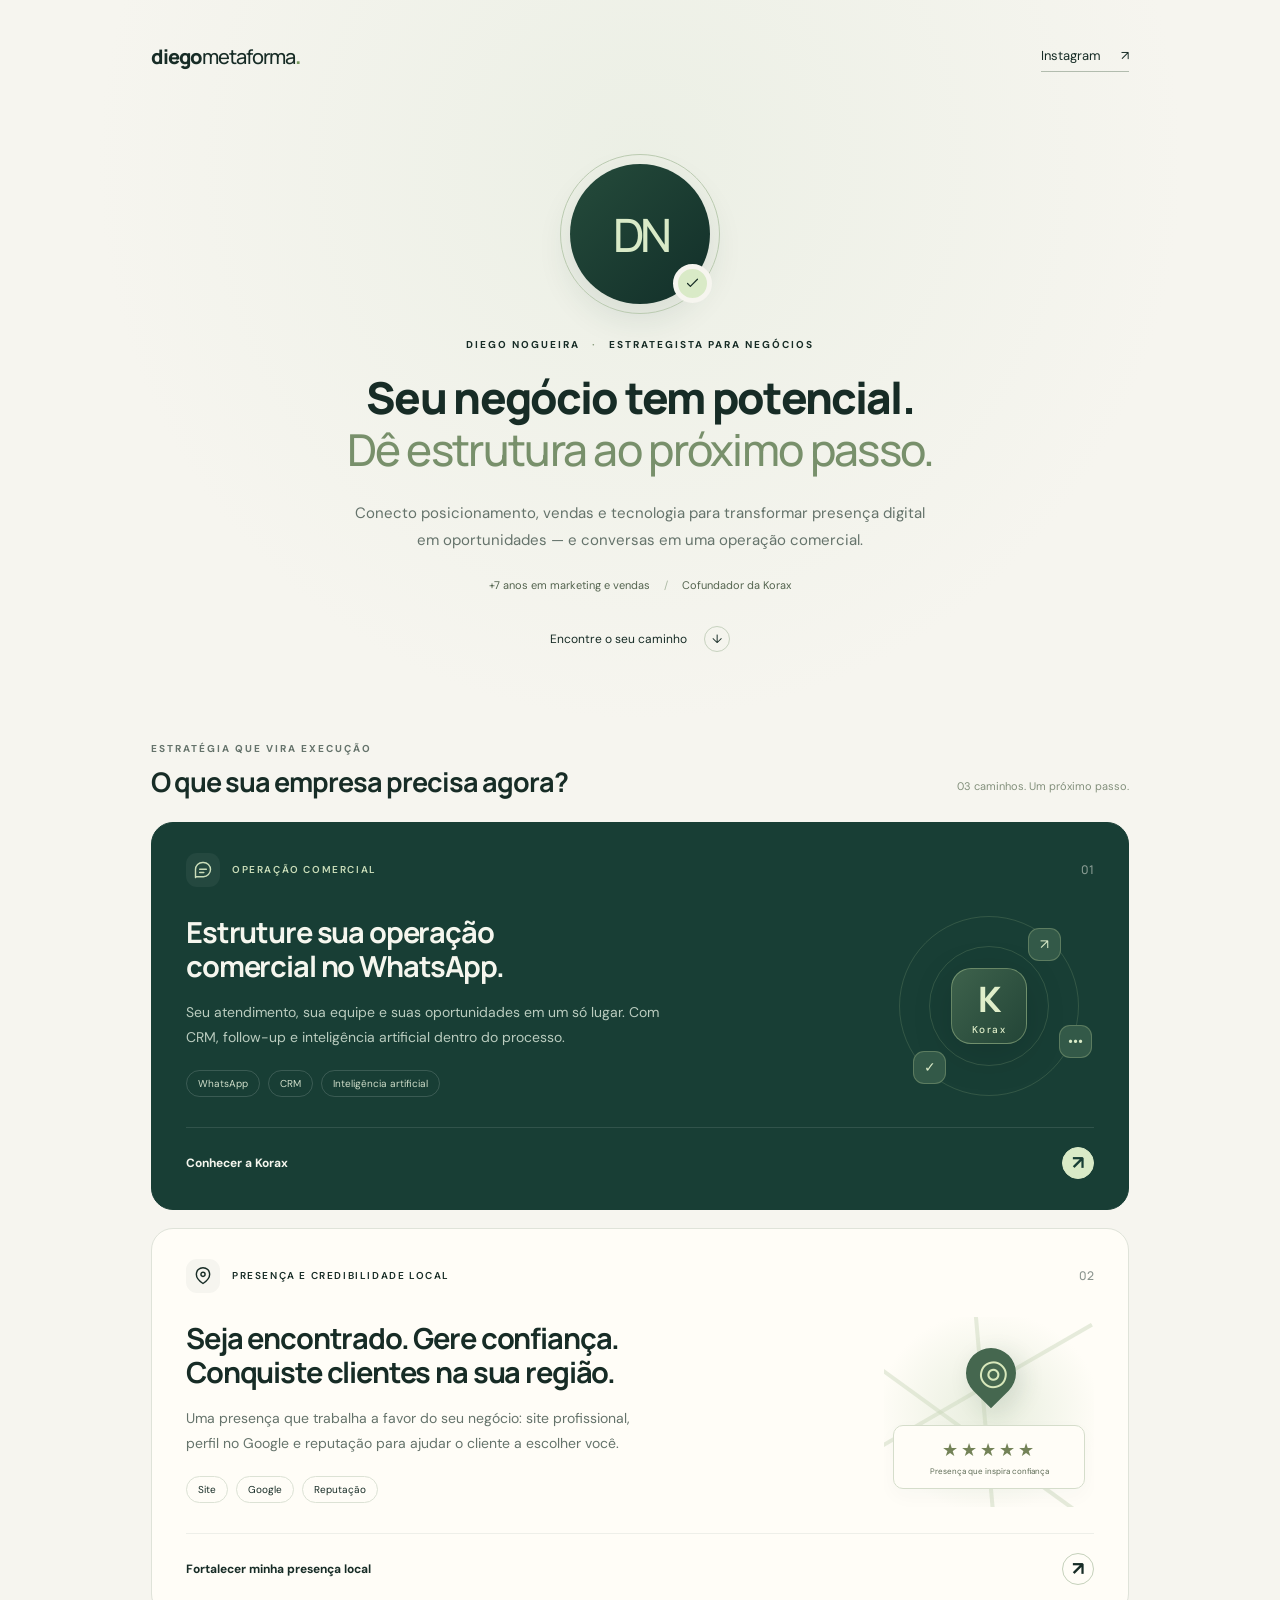
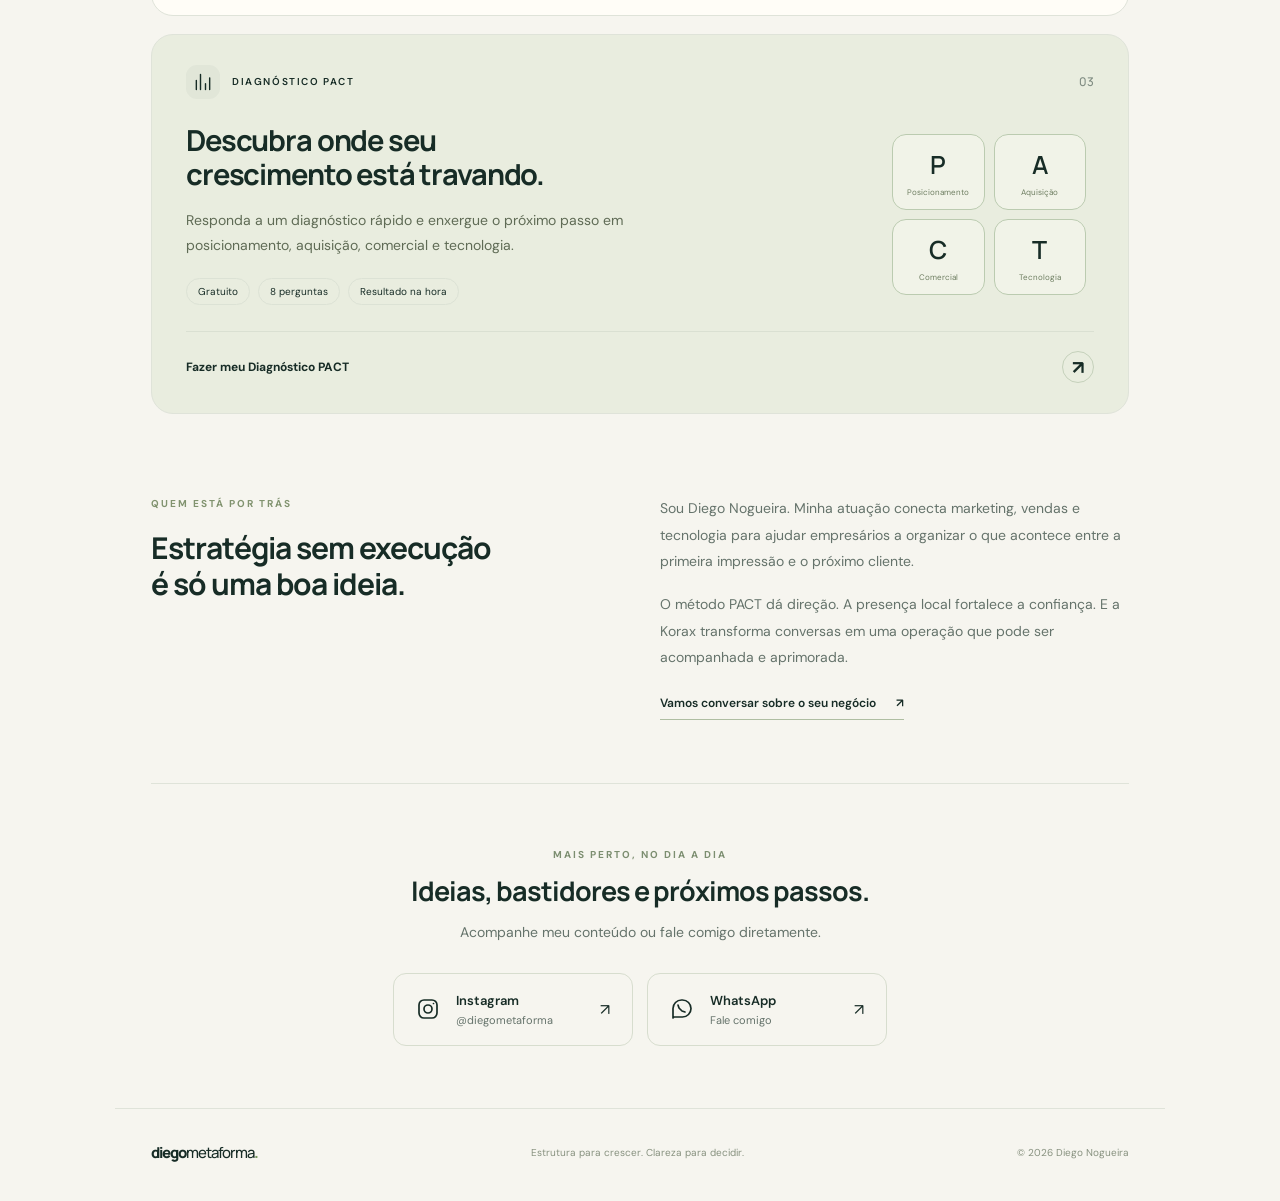
==== index.html @ e60d93bd "Build Diego Metaforma hub with interactive PACT diagnostic" ====
<!doctype html>
<html lang="pt-BR" prefix="og: https://ogp.me/ns#">
<head>
  <meta charset="utf-8"><meta name="viewport" content="width=device-width, initial-scale=1">
  <meta name="theme-color" content="#183e35">
  <title>Diego Metaforma | Estratégia, vendas e tecnologia</title>
  <meta name="description" content="Transforme presença digital em oportunidades e conversas em vendas. Conheça a Korax, fortaleça sua presença local e faça seu Diagnóstico PACT.">
  <meta property="og:title" content="Diego Metaforma | Estratégia, vendas e tecnologia">
  <meta property="og:description" content="Três caminhos para estruturar seu próximo passo: operação comercial, presença local e Diagnóstico PACT.">
  <meta property="og:type" content="website"><meta property="og:locale" content="pt_BR"><meta property="og:site_name" content="Diego Metaforma">
  <meta property="og:url" content="https://diegoalphanogueira-commits.github.io/diego-metaforma/">
  <link rel="canonical" href="https://diegoalphanogueira-commits.github.io/diego-metaforma/">
  <link rel="icon" href="./favicon.svg" type="image/svg+xml">
  <link rel="preconnect" href="https://fonts.googleapis.com"><link rel="preconnect" href="https://fonts.gstatic.com" crossorigin>
  <link href="https://fonts.googleapis.com/css2?family=DM+Sans:wght@400;500;600;700&family=Manrope:wght@400;500;600;700;800&display=swap" rel="stylesheet">
  <link rel="stylesheet" href="./style.css"><script src="./script.js" defer></script>
</head>
<body>
  <a class="skip" href="#caminhos">Ir para os caminhos</a>
  <div class="ambient" aria-hidden="true"></div>
  <header class="masthead wrap"><a class="wordmark" href="#inicio" aria-label="Diego Metaforma, início">diego<span>metaforma</span><i>.</i></a><a class="header-link" href="https://www.instagram.com/diegometaforma/" target="_blank" rel="noopener noreferrer">Instagram <span aria-hidden="true">↗</span></a></header>
  <main class="wrap" id="inicio">
    <section class="hero" aria-labelledby="hero-title">
      <div class="portrait-shell"><div class="portrait" id="portrait"><span class="monogram" aria-label="Monograma provisório de Diego Nogueira">DN</span></div><span class="portrait-badge" aria-label="Estratégia e execução"><svg viewBox="0 0 24 24" aria-hidden="true"><path d="m5 12 4 4L19 6"/></svg></span></div>
      <p class="eyebrow">DIEGO NOGUEIRA <span>·</span> ESTRATEGISTA PARA NEGÓCIOS</p>
      <h1 id="hero-title">Seu negócio tem potencial.<br><span>Dê estrutura ao próximo passo.</span></h1>
      <p class="hero-copy">Conecto posicionamento, vendas e tecnologia para transformar presença digital em oportunidades — e conversas em uma operação comercial.</p>
      <div class="credentials"><span>+7 anos em marketing e vendas</span><b aria-hidden="true">/</b><span>Cofundador da Korax</span></div>
      <a class="scroll-link" href="#caminhos">Encontre o seu caminho <span aria-hidden="true">↓</span></a>
    </section>
    <section class="paths" id="caminhos" aria-labelledby="paths-title">
      <div class="section-top reveal"><div><p class="eyebrow">ESTRATÉGIA QUE VIRA EXECUÇÃO</p><h2 id="paths-title">O que sua empresa precisa agora?</h2></div><span class="section-count">03 caminhos. Um próximo passo.</span></div>
      <a class="path path-korax reveal" href="https://usekorax.com/" target="_blank" rel="noopener noreferrer">
        <div class="path-top"><span class="path-category"><span class="icon"><svg viewBox="0 0 24 24" aria-hidden="true"><path d="M21 11.5a8.5 8.5 0 0 1-8.5 8.5H4l-1 1v-9.5A8.5 8.5 0 0 1 11.5 3h1a8.5 8.5 0 0 1 8.5 8.5Z"/><path d="M8 11h8M8 15h5"/></svg></span>OPERAÇÃO COMERCIAL</span><span class="path-number">01</span></div>
        <div class="path-body"><div><h3>Estruture sua operação<br>comercial no WhatsApp.</h3><p>Seu atendimento, sua equipe e suas oportunidades em um só lugar. Com CRM, follow-up e inteligência artificial dentro do processo.</p><div class="tags"><span>WhatsApp</span><span>CRM</span><span>Inteligência artificial</span></div></div><div class="path-visual" aria-hidden="true"><span class="orbit orbit-one"></span><span class="orbit orbit-two"></span><div class="core">K<span>Korax</span></div><span class="satellite s1">↗</span><span class="satellite s2">✓</span><span class="satellite s3">•••</span></div></div>
        <div class="path-bottom"><span>Conhecer a Korax</span><span class="arrow" aria-hidden="true">↗</span></div>
      </a>
      <a class="path path-local reveal" href="https://diegoalphanogueira-commits.github.io/posicionamento-local/" target="_blank" rel="noopener noreferrer">
        <div class="path-top"><span class="path-category"><span class="icon"><svg viewBox="0 0 24 24" aria-hidden="true"><path d="M20 10c0 6-8 11-8 11S4 16 4 10a8 8 0 1 1 16 0Z"/><circle cx="12" cy="10" r="2.5"/></svg></span>PRESENÇA E CREDIBILIDADE LOCAL</span><span class="path-number">02</span></div>
        <div class="path-body"><div><h3>Seja encontrado. Gere confiança.<br>Conquiste clientes na sua região.</h3><p>Uma presença que trabalha a favor do seu negócio: site profissional, perfil no Google e reputação para ajudar o cliente a escolher você.</p><div class="tags"><span>Site</span><span>Google</span><span>Reputação</span></div></div><div class="local-visual" aria-hidden="true"><span class="map-line l1"></span><span class="map-line l2"></span><span class="map-line l3"></span><span class="map-pin">◎</span><span class="rating">★★★★★<small>Presença que inspira confiança</small></span></div></div>
        <div class="path-bottom"><span>Fortalecer minha presença local</span><span class="arrow" aria-hidden="true">↗</span></div>
      </a>
      <button class="path path-pact reveal" id="open-diagnostic" type="button" aria-haspopup="dialog">
        <div class="path-top"><span class="path-category"><span class="icon"><svg viewBox="0 0 24 24" aria-hidden="true"><path d="M4 21V10m5 11V3m6 18v-7m5 7V7"/></svg></span>DIAGNÓSTICO PACT</span><span class="path-number">03</span></div>
        <div class="path-body"><div><h3>Descubra onde seu<br>crescimento está travando.</h3><p>Responda a um diagnóstico rápido e enxergue o próximo passo em posicionamento, aquisição, comercial e tecnologia.</p><div class="tags"><span>Gratuito</span><span>8 perguntas</span><span>Resultado na hora</span></div></div><div class="pact-visual" aria-hidden="true"><span>P<small>Posicionamento</small></span><span>A<small>Aquisição</small></span><span>C<small>Comercial</small></span><span>T<small>Tecnologia</small></span></div></div>
        <div class="path-bottom"><span>Fazer meu Diagnóstico PACT</span><span class="arrow" aria-hidden="true">↗</span></div>
      </button>
    </section>
    <section class="about reveal" aria-labelledby="about-title"><div><p class="eyebrow">QUEM ESTÁ POR TRÁS</p><h2 id="about-title">Estratégia sem execução<br>é só uma boa ideia.</h2></div><div><p>Sou Diego Nogueira. Minha atuação conecta marketing, vendas e tecnologia para ajudar empresários a organizar o que acontece entre a primeira impressão e o próximo cliente.</p><p>O método PACT dá direção. A presença local fortalece a confiança. E a Korax transforma conversas em uma operação que pode ser acompanhada e aprimorada.</p><a class="text-link" href="https://wa.me/5511958689822?text=Oi%2C%20Diego!%20Vim%20pela%20sua%20central%20e%20quero%20conversar%20sobre%20meu%20neg%C3%B3cio." target="_blank" rel="noopener noreferrer">Vamos conversar sobre o seu negócio <span aria-hidden="true">↗</span></a></div></section>
    <section class="connect reveal" aria-labelledby="connect-title"><p class="eyebrow">MAIS PERTO, NO DIA A DIA</p><h2 id="connect-title">Ideias, bastidores e próximos passos.</h2><p>Acompanhe meu conteúdo ou fale comigo diretamente.</p><div class="social-links"><a href="https://www.instagram.com/diegometaforma/" target="_blank" rel="noopener noreferrer"><svg viewBox="0 0 24 24" aria-hidden="true"><rect x="3" y="3" width="18" height="18" rx="5"/><circle cx="12" cy="12" r="4"/><path d="M17.5 6.5h.01"/></svg><span>Instagram<small>@diegometaforma</small></span><b aria-hidden="true">↗</b></a><a href="https://wa.me/5511958689822?text=Oi%2C%20Diego!%20Vim%20pela%20sua%20central." target="_blank" rel="noopener noreferrer"><svg viewBox="0 0 24 24" aria-hidden="true"><path d="M21 11.5a8.5 8.5 0 0 1-8.5 8.5H4l-1 1v-9.5A8.5 8.5 0 0 1 11.5 3h1a8.5 8.5 0 0 1 8.5 8.5Z"/><path d="m8 8 1 3 3 3 3 1"/></svg><span>WhatsApp<small>Fale comigo</small></span><b aria-hidden="true">↗</b></a></div></section>
  </main>
  <footer class="wrap"><a class="wordmark" href="#inicio">diego<span>metaforma</span><i>.</i></a><p>Estrutura para crescer. Clareza para decidir.</p><span>© <span id="year">2026</span> Diego Nogueira</span></footer>
  <dialog id="diagnostic" aria-labelledby="diagnostic-title"><div class="dialog-header"><span class="eyebrow">DIAGNÓSTICO PACT</span><button class="close-dialog" aria-label="Fechar diagnóstico" type="button">×</button></div><div id="quiz-view"><div class="quiz-meta"><span id="quiz-step">1 de 8</span><span id="quiz-pillar">Posicionamento</span></div><progress id="quiz-progress" max="8" value="1" aria-label="Progresso do diagnóstico"></progress><h2 id="diagnostic-title"></h2><p id="quiz-context"></p><form id="quiz-form"><fieldset id="quiz-choices"><legend class="sr-only">Escolha a opção mais próxima da sua realidade</legend></fieldset><p class="quiz-error" id="quiz-error" role="alert"></p><div class="quiz-nav"><button class="secondary" id="quiz-back" type="button">Voltar</button><button class="primary" type="submit" id="quiz-next">Continuar <span aria-hidden="true">→</span></button></div></form><p class="privacy-note">Suas respostas ficam apenas nesta página. Nenhum cadastro é necessário.</p></div><div id="result-view" hidden><p class="eyebrow">SEU PONTO DE PARTIDA</p><h2 id="result-title" tabindex="-1">Seu retrato PACT</h2><p class="result-intro">Uma leitura inicial baseada nas suas respostas — não uma previsão de faturamento.</p><div class="score"><strong id="total-score"></strong><span>de 100<br>pontos de estrutura</span></div><div id="pillar-results"></div><div class="recommendation"><span class="eyebrow">PRIORIDADE RECOMENDADA</span><h3 id="priority-title"></h3><p id="priority-copy"></p></div><a id="result-cta" class="primary" href="#">Conversar sobre meu resultado ↗</a><button class="restart secondary" type="button" id="quiz-restart">Refazer diagnóstico</button></div></dialog>
</body>
</html>
---- style.css ----
:root{--paper:#f6f5ef;--ink:#172c26;--muted:#65736b;--green:#183e35;--lime:#d9eac7;--line:#dfe3d9;--font:'DM Sans',sans-serif;--heading:Manrope,sans-serif}*{box-sizing:border-box}html{scroll-behavior:smooth;scroll-padding-top:35px}body{margin:0;background:var(--paper);color:var(--ink);font-family:var(--font);font-size:16px;-webkit-font-smoothing:antialiased}a{color:inherit;text-decoration:none}button{font:inherit;color:inherit;cursor:pointer}button,a{-webkit-tap-highlight-color:transparent}button:focus-visible,a:focus-visible,input:focus-visible{outline:3px solid #639454;outline-offset:5px}svg{width:24px;height:24px;fill:none;stroke:currentColor;stroke-width:1.7;stroke-linecap:round;stroke-linejoin:round}.wrap{max-width:1000px;margin:auto;padding:0 36px}.ambient{position:absolute;inset:0 0 auto;height:820px;pointer-events:none;background:radial-gradient(ellipse at 50% 20%,#dce7d666,transparent 60%);z-index:-1}.masthead{height:112px;display:flex;align-items:center;justify-content:space-between}.wordmark{font-family:var(--heading);font-size:20px;font-weight:800;letter-spacing:-1px}.wordmark span{font-weight:500}.wordmark i{font-style:normal;color:#77995f}.header-link{font-size:13px;border-bottom:1px solid #b2bcae;padding:7px 0;display:flex;gap:20px}.hero{text-align:center;padding:42px 0 64px}.portrait-shell{position:relative;width:140px;height:140px;margin:0 auto 32px}.portrait-shell:before{content:'';position:absolute;inset:-10px;border:1px solid #bbcbb1;border-radius:50%;animation:ring 9s ease-in-out infinite}.portrait{width:100%;height:100%;background:linear-gradient(135deg,#254b3b,#122f29);border-radius:50%;display:grid;place-items:center;overflow:hidden;box-shadow:0 14px 35px #183e351c}.portrait img{width:100%;height:100%;object-fit:cover;object-position:50% 25%}.monogram{font-family:var(--heading);font-size:46px;letter-spacing:-4px;color:var(--lime);font-weight:500}.portrait-badge{position:absolute;right:-2px;bottom:1px;background:var(--lime);border:5px solid var(--paper);width:39px;height:39px;border-radius:50%;display:grid;place-items:center}.portrait-badge svg{width:17px;height:17px}.eyebrow{font-size:10px;font-weight:700;letter-spacing:2px;line-height:1.7;margin:0 0 18px}.eyebrow span{padding:0 8px;color:#879a7b}h1,h2,h3{font-family:var(--heading);letter-spacing:-1.7px;margin:0;line-height:1.19}h1{font-size:clamp(32px,4.1vw,44px);font-weight:800}h1 span{color:#78906b;font-weight:500}.hero-copy{max-width:590px;margin:24px auto;color:var(--muted);line-height:1.8;font-size:15px}.credentials{display:flex;justify-content:center;gap:14px;align-items:center;font-size:11px;color:#53634e}.credentials b{color:#adbaa5;font-weight:400}.scroll-link{display:inline-flex;align-items:center;gap:17px;margin-top:34px;font-size:12px}.scroll-link span{display:grid;place-items:center;border:1px solid #c7d2bf;border-radius:50%;width:26px;height:26px;transition:transform .3s}.scroll-link:hover span{transform:translateY(4px)}.section-top{display:flex;align-items:flex-end;justify-content:space-between;gap:24px;margin:24px 0}.section-top .eyebrow{color:var(--muted);margin-bottom:9px}h2{font-size:27px;letter-spacing:-1px}.section-count{font-size:11px;color:#83907c;white-space:nowrap;padding-bottom:5px}.path{display:block;width:100%;text-align:left;border-radius:22px;padding:30px 34px;margin:0 0 18px;position:relative;overflow:hidden;border:1px solid var(--line);transition:transform .35s,box-shadow .35s;background:#fffdf7}.path:hover{transform:translateY(-5px);box-shadow:0 15px 38px #173b3210}.path-top{display:flex;align-items:center;justify-content:space-between;margin-bottom:24px}.path-category{display:flex;align-items:center;gap:12px;font-size:10px;font-weight:600;letter-spacing:1.6px}.icon{display:grid;place-items:center;width:34px;height:34px;border-radius:11px;background:#183e350a}.icon svg{width:20px;height:20px}.path-number{font:500 12px var(--heading);opacity:.5}.path-body{display:grid;grid-template-columns:1fr 210px;gap:15px;align-items:center}.path h3{font-size:29px;letter-spacing:-1.15px}.path p{font-size:14px;line-height:1.8;color:var(--muted);max-width:480px;margin:16px 0 20px}.tags{display:flex;flex-wrap:wrap;gap:8px}.tags span{font-size:10px;border:1px solid #dce2d5;border-radius:20px;padding:6px 11px}.path-bottom{display:flex;align-items:center;justify-content:space-between;margin-top:26px;padding-top:19px;border-top:1px solid #173b3212;font-size:12px;font-weight:700}.arrow{width:32px;height:32px;display:grid;place-items:center;border-radius:50%;border:1px solid #c5d1bb;font-size:19px;transition:transform .3s}.path:hover .arrow{transform:rotate(45deg);background:var(--lime);color:var(--green)}.path-korax{background:var(--green);color:#f5f6ee;border-color:var(--green)}.path-korax p{color:#baccbf}.path-korax .icon{background:#ffffff0d}.path-korax .path-category{color:#caddb9}.path-korax .tags span{border-color:#ffffff26;color:#d0deca}.path-korax .path-bottom{border-color:#ffffff1c}.path-korax .arrow{background:var(--lime);border-color:var(--lime);color:var(--green)}.path-visual{height:190px;display:grid;place-items:center;position:relative}.orbit{position:absolute;border:1px solid #a8c48e30;border-radius:50%;width:180px;height:180px}.orbit-two{width:120px;height:120px}.core{width:76px;height:76px;display:flex;flex-direction:column;justify-content:center;align-items:center;border:1px solid #c4dda466;border-radius:20px;background:linear-gradient(130deg,#3e624c,#234537);font:800 35px var(--heading);box-shadow:0 10px 40px #0002;color:#e0efca}.core span{font:500 10px var(--font);letter-spacing:1.5px}.satellite{position:absolute;width:33px;height:33px;background:#335948;border:1px solid #aec48f55;border-radius:11px;display:grid;place-items:center;color:var(--lime);font-size:14px;animation:float 5s ease-in-out infinite}.s1{top:17px;right:33px}.s2{bottom:17px;left:29px;animation-delay:-2s}.s3{right:2px;bottom:43px;animation-delay:-3s}.path-local{background:#fffdf7}.local-visual{position:relative;height:190px;overflow:hidden;border-radius:15px;background:radial-gradient(ellipse,#e7eddd,transparent 75%)}.map-line{position:absolute;background:#cad7bb77;height:4px;width:250px;transform:rotate(-30deg);top:68px;left:-25px}.l2{top:125px;transform:rotate(36deg)}.l3{top:90px;transform:rotate(85deg)}.map-pin{position:absolute;left:82px;top:31px;display:grid;place-items:center;width:50px;height:50px;border-radius:50% 50% 50% 0;transform:rotate(-45deg);background:#45674f;color:#d8e8bb;font-size:35px;box-shadow:0 9px 25px #23443322}.rating{position:absolute;bottom:18px;left:9px;right:9px;background:#fffdf7;border:1px solid #d5ddcb;border-radius:10px;padding:12px;font-size:18px;letter-spacing:3px;text-align:center;color:#738257;box-shadow:0 7px 20px #23443308}.rating small{display:block;font-size:8px;letter-spacing:0;margin-top:4px;color:#5d6b55}.path-pact{background:#e9eddf}.path-pact p{color:#5f6b55}.pact-visual{display:grid;grid-template-columns:repeat(2,1fr);gap:9px;padding:8px}.pact-visual>span{height:76px;border-radius:14px;border:1px solid #bbcbb0;background:#f7f8ef99;display:flex;flex-direction:column;align-items:center;justify-content:center;font:600 25px var(--heading);transition:transform .4s}.pact-visual small{font:400 8px var(--font);margin-top:5px;color:#6d7d60}.path-pact:hover .pact-visual>span:nth-child(2){transform:translateY(-5px)}.path-pact:hover .pact-visual>span:nth-child(3){transform:translateY(5px)}.about{display:grid;grid-template-columns:1fr 1fr;gap:40px;padding:63px 0;border-bottom:1px solid var(--line)}.about h2{font-size:30px}.about .eyebrow{color:#81936f}.about p:not(.eyebrow){font-size:14px;line-height:1.9;color:var(--muted);margin:0 0 16px}.text-link{display:inline-flex;gap:20px;border-bottom:1px solid #afbea2;padding:8px 0;font-size:12px;font-weight:600}.connect{text-align:center;padding:62px 0}.connect .eyebrow{color:#7c8e70;margin-bottom:12px}.connect>p:not(.eyebrow){color:var(--muted);font-size:14px;line-height:1.7}.social-links{display:flex;justify-content:center;gap:14px;margin-top:28px}.social-links a{display:flex;gap:16px;align-items:center;padding:18px 22px;border:1px solid #d7ddce;border-radius:13px;text-align:left;min-width:240px;transition:background .3s,transform .3s}.social-links a:hover{background:#e9eddf;transform:translateY(-3px)}.social-links a>span{font-size:13px;font-weight:600}.social-links small{display:block;font-size:11px;font-weight:400;margin-top:4px;color:var(--muted)}.social-links b{margin-left:auto;font-weight:400}footer.wrap{border-top:1px solid var(--line);padding-top:27px;padding-bottom:32px;display:flex;justify-content:space-between;align-items:center;gap:15px}footer p,footer>span{font-size:10px;color:#87917f}footer .wordmark{font-size:15px}.skip{position:fixed;top:10px;left:10px;z-index:50;background:var(--green);color:white;padding:12px;transform:translateY(-160%)}.skip:focus{transform:none}.sr-only{position:absolute;width:1px;height:1px;overflow:hidden;clip:rect(0,0,0,0)}.js .reveal{opacity:0;transform:translateY(22px);transition:opacity .7s,transform .7s}.js .reveal.visible{opacity:1;transform:none}.js .path.visible:hover{transform:translateY(-5px)}dialog{background:var(--paper);color:var(--ink);border:1px solid #d1dbc7;border-radius:24px;padding:30px;width:min(580px,calc(100% - 24px));max-height:90dvh;box-shadow:0 25px 120px #132f2955}dialog::backdrop{background:#0d241ac7;backdrop-filter:blur(8px)}.dialog-header{display:flex;justify-content:space-between;align-items:center;margin-bottom:23px}.dialog-header .eyebrow{margin:0}.close-dialog{border:0;background:#e4eadb;border-radius:50%;height:33px;width:33px;font-size:23px}.quiz-meta{display:flex;justify-content:space-between;font-size:11px;color:var(--muted);margin-bottom:12px}progress{width:100%;height:5px;border:0;border-radius:10px;background:#dfe5d6;margin-bottom:25px}progress::-webkit-progress-bar{background:#dfe5d6;border-radius:10px}progress::-webkit-progress-value{background:#567645;border-radius:10px}progress::-moz-progress-bar{background:#567645}dialog h2{font-size:26px;line-height:1.3}#quiz-context,.result-intro{font-size:13px;color:var(--muted);line-height:1.8}fieldset{border:0;padding:0;margin:20px 0 0;display:grid;gap:10px}.choice{display:flex;gap:12px;align-items:center;padding:15px;border:1px solid #d3dcc9;border-radius:11px;cursor:pointer;font-size:13px;line-height:1.6}.choice:has(input:checked){border-color:#60814e;background:#e6eddd}.choice input{accent-color:var(--green);width:17px;height:17px;flex-shrink:0;margin:0}.quiz-nav{display:flex;gap:12px;justify-content:space-between}.primary{display:flex;align-items:center;justify-content:center;gap:24px;background:var(--green);color:#f2f7e9;border:1px solid var(--green);padding:14px 20px;border-radius:10px;font-size:13px;font-weight:600}.primary:hover{background:#2b5142}.secondary{background:transparent;border:1px solid #ccd7c1;border-radius:10px;padding:12px 17px;font-size:12px}.secondary:disabled{opacity:.35;cursor:default}.privacy-note{font-size:10px;line-height:1.7;color:#7d8c70;margin:23px 0 0}.quiz-error{color:#aa4936;font-size:12px;min-height:18px}.score{display:flex;align-items:center;gap:18px;margin:24px 0}.score strong{font:800 64px var(--heading);line-height:1;letter-spacing:-3px}.score span{font-size:11px;line-height:1.7;color:var(--muted)}.pillar-row{display:grid;grid-template-columns:115px 1fr 40px;gap:12px;align-items:center;font-size:12px;margin:14px 0}.pillar-track{background:#dfe5d5;border-radius:8px;height:7px;overflow:hidden}.pillar-track span{display:block;height:100%;background:#547742;border-radius:8px}.pillar-row strong{font-size:11px;text-align:right}.recommendation{border:1px solid #cbd9c0;background:#e8eedf;border-radius:14px;padding:20px;margin:28px 0 22px}.recommendation .eyebrow{font-size:8px;margin-bottom:10px}.recommendation h3{font-size:20px;letter-spacing:-.5px}.recommendation p{font-size:13px;line-height:1.8;color:var(--muted);margin-bottom:0}.restart{display:block;margin:15px auto 0}body.dialog-open{overflow:hidden}@keyframes float{50%{transform:translateY(-6px)}}@keyframes ring{50%{transform:scale(1.04);opacity:.5}}@media(min-width:1200px){.wrap{max-width:1050px}.hero{padding-top:52px}}@media(max-width:700px){.wrap{padding-left:22px;padding-right:22px}.masthead{height:85px}.wordmark{font-size:17px}.hero{padding:30px 0 44px}.portrait-shell{width:116px;height:116px;margin-bottom:29px}.monogram{font-size:39px}.hero .eyebrow{font-size:8px;letter-spacing:1.45px}.hero h1{font-size:32px;letter-spacing:-1.4px}.hero-copy{font-size:13px;margin:22px auto;max-width:400px;line-height:1.85}.credentials{font-size:9px;gap:10px}.scroll-link{margin-top:29px}.section-top{display:block;margin:15px 0 22px}.section-top h2{font-size:25px;max-width:320px}.section-count{display:block;margin-top:14px;font-size:10px}.path{padding:23px;border-radius:18px;margin-bottom:15px}.path-category{font-size:8px;letter-spacing:1.05px;gap:10px}.icon{width:29px;height:29px;border-radius:9px}.path-top{margin-bottom:22px}.path-body{grid-template-columns:1fr}.path h3{font-size:27px;letter-spacing:-1px}.path p{font-size:12px;line-height:1.85;margin-top:14px;margin-bottom:18px}.path-visual,.local-visual,.pact-visual{display:none}.tags{gap:6px}.tags span{font-size:9px;padding:5px 9px}.path-bottom{margin-top:24px;padding-top:17px;font-size:11px}.arrow{height:30px;width:30px}.about{grid-template-columns:1fr;gap:24px;padding:42px 0}.about h2{font-size:28px}.about p:not(.eyebrow){font-size:13px}.about .eyebrow{margin-bottom:12px}.connect{padding:43px 0}.connect h2{font-size:24px}.connect>p:not(.eyebrow){font-size:12px}.social-links{flex-direction:column;gap:10px;margin-top:25px}.social-links a{padding:16px 20px}footer.wrap{flex-direction:column;gap:7px;text-align:center;padding-top:25px;padding-bottom:25px}footer p{margin:5px 0}.header-link{font-size:11px;gap:12px}dialog{padding:23px;border-radius:19px}dialog h2{font-size:23px}.pillar-row{grid-template-columns:105px 1fr 35px}}@media(prefers-reduced-motion:reduce){html{scroll-behavior:auto}*,*:before,*:after{animation:none!important;transition:none!important}.js .reveal{opacity:1;transform:none}}
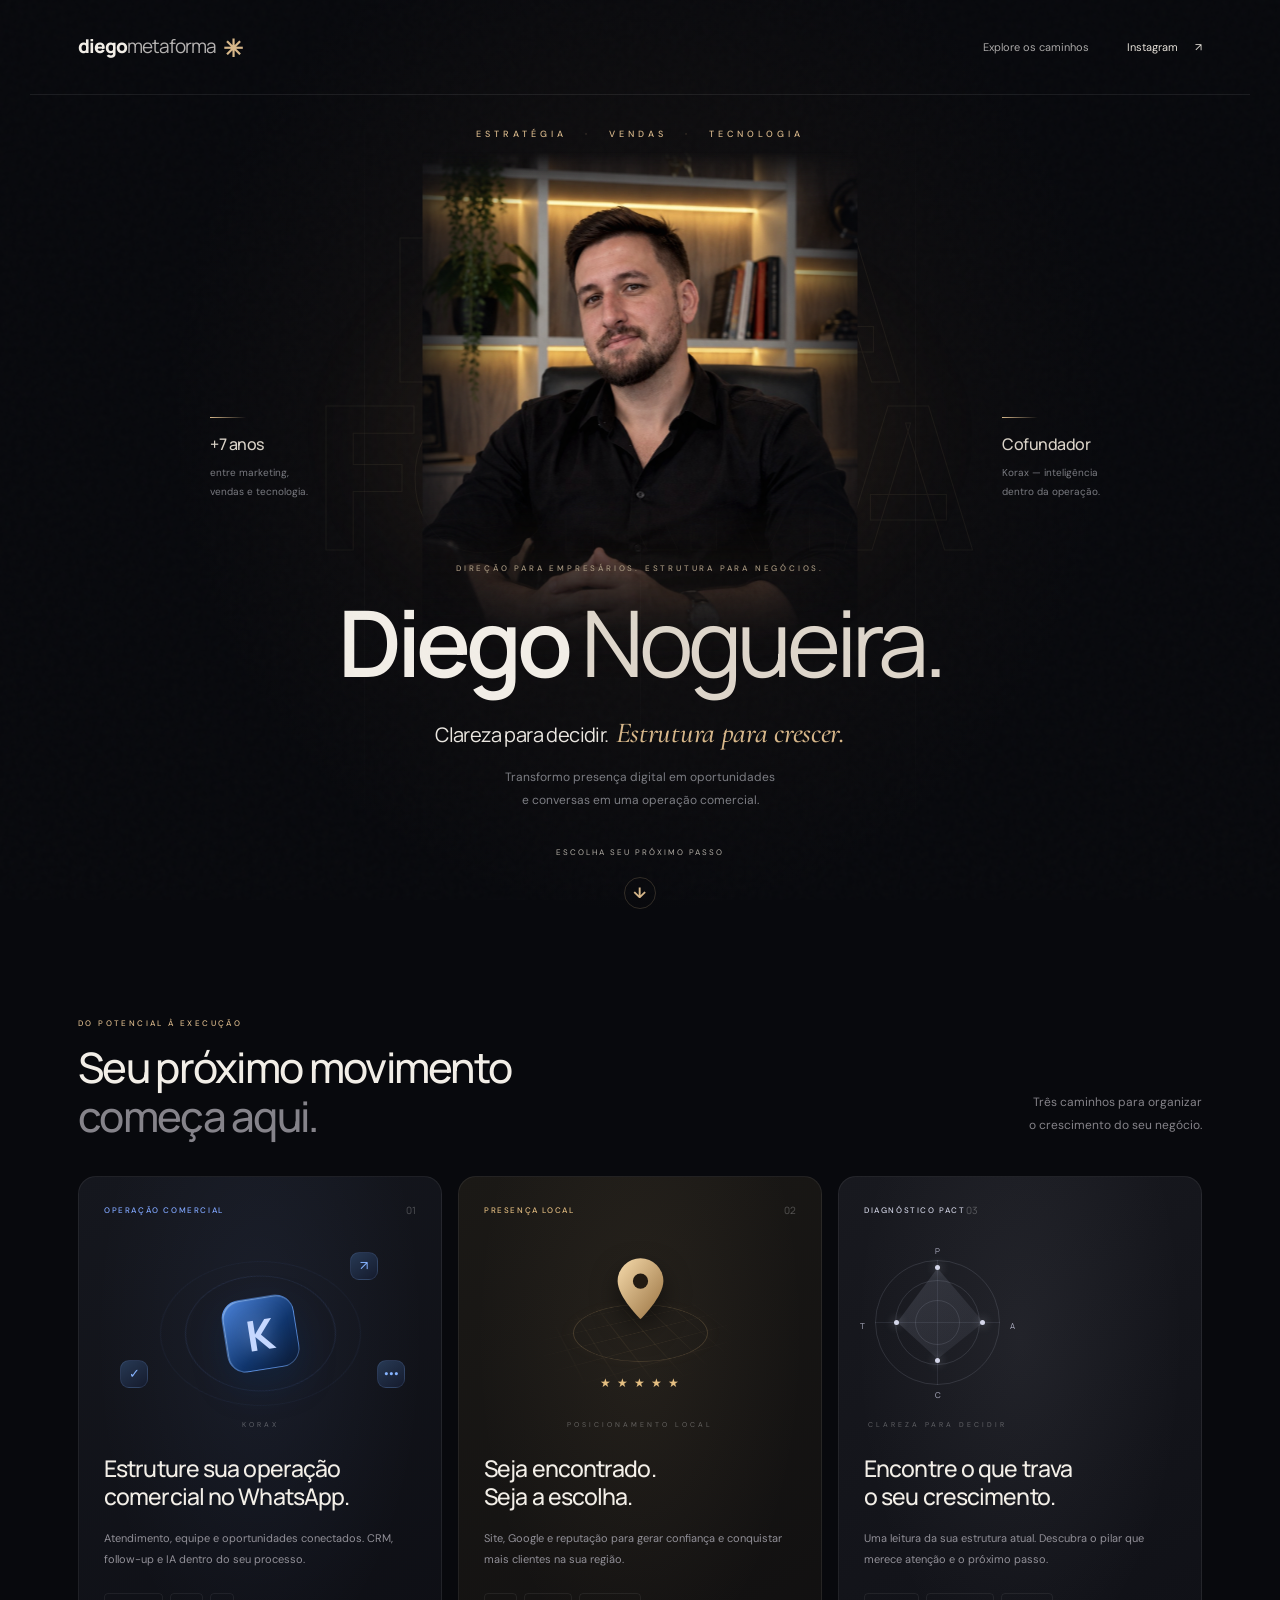
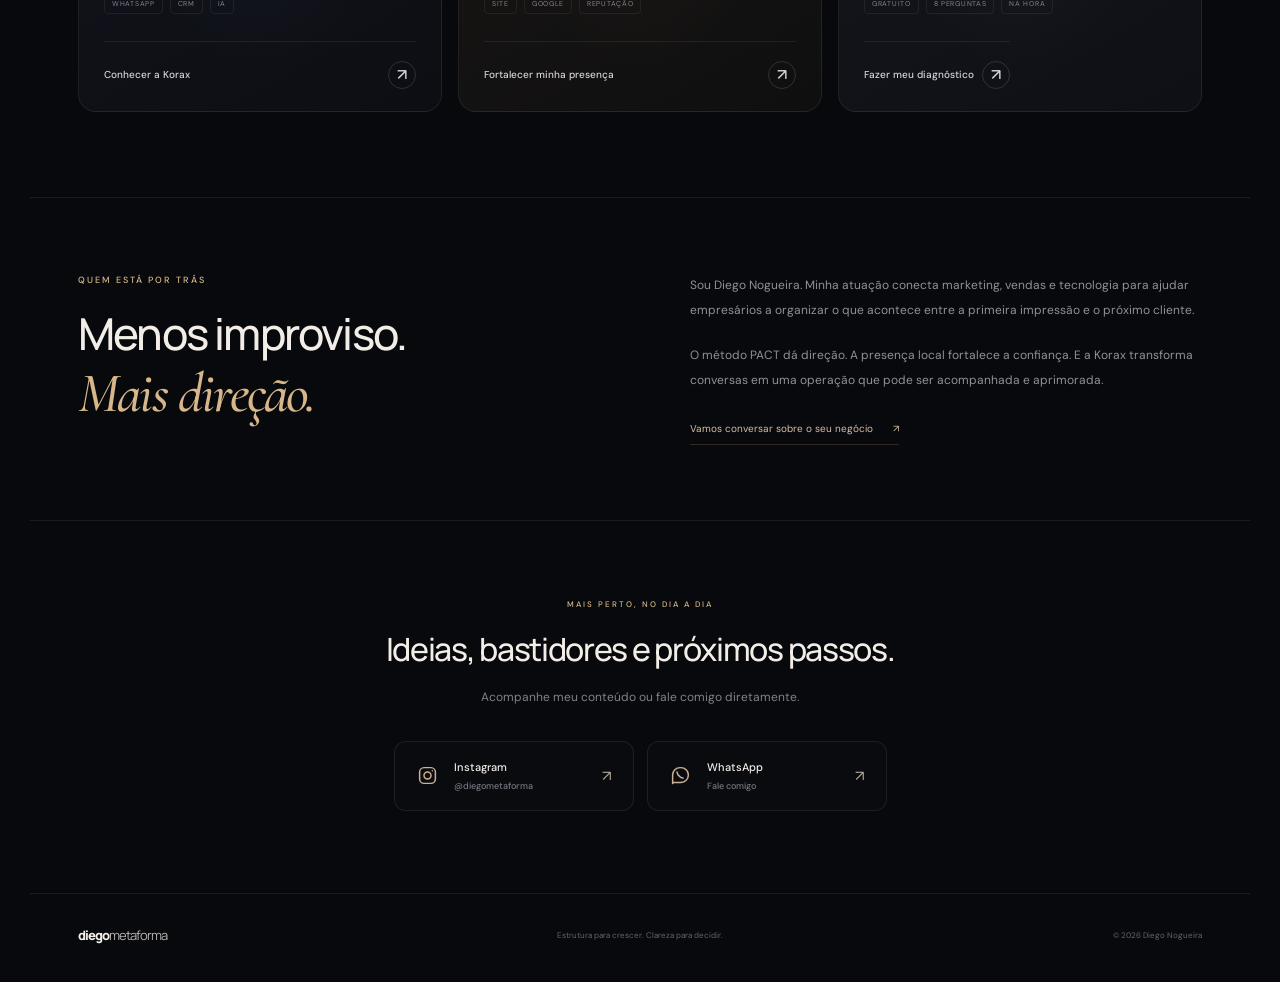
==== commit b5ab463b: "Redesign Metaforma with cinematic portrait and premium dark visual" ====
--- a/index.html
+++ b/index.html
@@ -2,7 +2,7 @@
 <html lang="pt-BR" prefix="og: https://ogp.me/ns#">
 <head>
   <meta charset="utf-8"><meta name="viewport" content="width=device-width, initial-scale=1">
-  <meta name="theme-color" content="#183e35">
+  <meta name="theme-color" content="#08090d">
   <title>Diego Metaforma | Estratégia, vendas e tecnologia</title>
   <meta name="description" content="Transforme presença digital em oportunidades e conversas em vendas. Conheça a Korax, fortaleça sua presença local e faça seu Diagnóstico PACT.">
   <meta property="og:title" content="Diego Metaforma | Estratégia, vendas e tecnologia">
@@ -12,42 +12,32 @@
   <link rel="canonical" href="https://diegoalphanogueira-commits.github.io/diego-metaforma/">
   <link rel="icon" href="./favicon.svg" type="image/svg+xml">
   <link rel="preconnect" href="https://fonts.googleapis.com"><link rel="preconnect" href="https://fonts.gstatic.com" crossorigin>
-  <link href="https://fonts.googleapis.com/css2?family=DM+Sans:wght@400;500;600;700&family=Manrope:wght@400;500;600;700;800&display=swap" rel="stylesheet">
-  <link rel="stylesheet" href="./style.css"><script src="./script.js" defer></script>
+  <link href="https://fonts.googleapis.com/css2?family=DM+Sans:wght@400;500;600;700&family=Manrope:wght@400;500;600;700;800&family=Cormorant+Garamond:ital,wght@1,500&display=swap" rel="stylesheet">
+  <meta property="og:image" content="https://diegoalphanogueira-commits.github.io/diego-metaforma/assets/diego-nogueira.jpg">
+  <meta property="og:image:alt" content="Diego Nogueira, estrategista e cofundador da Korax">
+  <link rel="stylesheet" href="./style.css?v=2"><script src="./script.js?v=2" defer></script>
 </head>
 <body>
   <a class="skip" href="#caminhos">Ir para os caminhos</a>
-  <div class="ambient" aria-hidden="true"></div>
-  <header class="masthead wrap"><a class="wordmark" href="#inicio" aria-label="Diego Metaforma, início">diego<span>metaforma</span><i>.</i></a><a class="header-link" href="https://www.instagram.com/diegometaforma/" target="_blank" rel="noopener noreferrer">Instagram <span aria-hidden="true">↗</span></a></header>
-  <main class="wrap" id="inicio">
+  <div class="ambient" aria-hidden="true"></div><div class="grain" aria-hidden="true"></div>
+  <header class="masthead wrap"><a class="wordmark" href="#inicio" aria-label="Diego Metaforma, início">diego<span>metaforma</span><i>✳</i></a><nav aria-label="Navegação principal"><a href="#caminhos">Explore os caminhos</a><a class="header-link" href="https://www.instagram.com/diegometaforma/" target="_blank" rel="noopener noreferrer">Instagram <span aria-hidden="true">↗</span></a></nav></header>
+  <main id="inicio">
     <section class="hero" aria-labelledby="hero-title">
-      <div class="portrait-shell"><div class="portrait" id="portrait"><span class="monogram" aria-label="Monograma provisório de Diego Nogueira">DN</span></div><span class="portrait-badge" aria-label="Estratégia e execução"><svg viewBox="0 0 24 24" aria-hidden="true"><path d="m5 12 4 4L19 6"/></svg></span></div>
-      <p class="eyebrow">DIEGO NOGUEIRA <span>·</span> ESTRATEGISTA PARA NEGÓCIOS</p>
-      <h1 id="hero-title">Seu negócio tem potencial.<br><span>Dê estrutura ao próximo passo.</span></h1>
-      <p class="hero-copy">Conecto posicionamento, vendas e tecnologia para transformar presença digital em oportunidades — e conversas em uma operação comercial.</p>
-      <div class="credentials"><span>+7 anos em marketing e vendas</span><b aria-hidden="true">/</b><span>Cofundador da Korax</span></div>
-      <a class="scroll-link" href="#caminhos">Encontre o seu caminho <span aria-hidden="true">↓</span></a>
+      <div class="hero-lines" aria-hidden="true"><span></span><span></span><span></span></div>
+      <p class="eyebrow hero-eyebrow">ESTRATÉGIA <span>·</span> VENDAS <span>·</span> TECNOLOGIA</p>
+      <div class="hero-stage"><div class="hero-ghost" aria-hidden="true">META<br>FORMA</div><div class="portrait-shell"><div class="portrait" id="portrait"><img src="./assets/diego-nogueira.jpg" alt="Diego Nogueira, estrategista e cofundador da Korax" width="1122" height="1402" fetchpriority="high"></div></div><div class="hero-note note-left"><span class="note-line"></span><strong>+7 anos</strong><small>entre marketing,<br>vendas e tecnologia.</small></div><div class="hero-note note-right"><span class="note-line"></span><strong>Cofundador</strong><small>Korax — inteligência<br>dentro da operação.</small></div></div>
+      <div class="hero-caption"><p class="eyebrow">DIREÇÃO PARA EMPRESÁRIOS. ESTRUTURA PARA NEGÓCIOS.</p><h1 id="hero-title">Diego <span>Nogueira.</span></h1><p class="hero-statement">Clareza para decidir.<em>Estrutura para crescer.</em></p><p class="hero-copy">Transformo presença digital em oportunidades<br>e conversas em uma operação comercial.</p><a class="scroll-link" href="#caminhos"><span>ESCOLHA SEU PRÓXIMO PASSO</span><b aria-hidden="true">↓</b></a></div>
     </section>
-    <section class="paths" id="caminhos" aria-labelledby="paths-title">
-      <div class="section-top reveal"><div><p class="eyebrow">ESTRATÉGIA QUE VIRA EXECUÇÃO</p><h2 id="paths-title">O que sua empresa precisa agora?</h2></div><span class="section-count">03 caminhos. Um próximo passo.</span></div>
-      <a class="path path-korax reveal" href="https://usekorax.com/" target="_blank" rel="noopener noreferrer">
-        <div class="path-top"><span class="path-category"><span class="icon"><svg viewBox="0 0 24 24" aria-hidden="true"><path d="M21 11.5a8.5 8.5 0 0 1-8.5 8.5H4l-1 1v-9.5A8.5 8.5 0 0 1 11.5 3h1a8.5 8.5 0 0 1 8.5 8.5Z"/><path d="M8 11h8M8 15h5"/></svg></span>OPERAÇÃO COMERCIAL</span><span class="path-number">01</span></div>
-        <div class="path-body"><div><h3>Estruture sua operação<br>comercial no WhatsApp.</h3><p>Seu atendimento, sua equipe e suas oportunidades em um só lugar. Com CRM, follow-up e inteligência artificial dentro do processo.</p><div class="tags"><span>WhatsApp</span><span>CRM</span><span>Inteligência artificial</span></div></div><div class="path-visual" aria-hidden="true"><span class="orbit orbit-one"></span><span class="orbit orbit-two"></span><div class="core">K<span>Korax</span></div><span class="satellite s1">↗</span><span class="satellite s2">✓</span><span class="satellite s3">•••</span></div></div>
-        <div class="path-bottom"><span>Conhecer a Korax</span><span class="arrow" aria-hidden="true">↗</span></div>
-      </a>
-      <a class="path path-local reveal" href="https://diegoalphanogueira-commits.github.io/posicionamento-local/" target="_blank" rel="noopener noreferrer">
-        <div class="path-top"><span class="path-category"><span class="icon"><svg viewBox="0 0 24 24" aria-hidden="true"><path d="M20 10c0 6-8 11-8 11S4 16 4 10a8 8 0 1 1 16 0Z"/><circle cx="12" cy="10" r="2.5"/></svg></span>PRESENÇA E CREDIBILIDADE LOCAL</span><span class="path-number">02</span></div>
-        <div class="path-body"><div><h3>Seja encontrado. Gere confiança.<br>Conquiste clientes na sua região.</h3><p>Uma presença que trabalha a favor do seu negócio: site profissional, perfil no Google e reputação para ajudar o cliente a escolher você.</p><div class="tags"><span>Site</span><span>Google</span><span>Reputação</span></div></div><div class="local-visual" aria-hidden="true"><span class="map-line l1"></span><span class="map-line l2"></span><span class="map-line l3"></span><span class="map-pin">◎</span><span class="rating">★★★★★<small>Presença que inspira confiança</small></span></div></div>
-        <div class="path-bottom"><span>Fortalecer minha presença local</span><span class="arrow" aria-hidden="true">↗</span></div>
-      </a>
-      <button class="path path-pact reveal" id="open-diagnostic" type="button" aria-haspopup="dialog">
-        <div class="path-top"><span class="path-category"><span class="icon"><svg viewBox="0 0 24 24" aria-hidden="true"><path d="M4 21V10m5 11V3m6 18v-7m5 7V7"/></svg></span>DIAGNÓSTICO PACT</span><span class="path-number">03</span></div>
-        <div class="path-body"><div><h3>Descubra onde seu<br>crescimento está travando.</h3><p>Responda a um diagnóstico rápido e enxergue o próximo passo em posicionamento, aquisição, comercial e tecnologia.</p><div class="tags"><span>Gratuito</span><span>8 perguntas</span><span>Resultado na hora</span></div></div><div class="pact-visual" aria-hidden="true"><span>P<small>Posicionamento</small></span><span>A<small>Aquisição</small></span><span>C<small>Comercial</small></span><span>T<small>Tecnologia</small></span></div></div>
-        <div class="path-bottom"><span>Fazer meu Diagnóstico PACT</span><span class="arrow" aria-hidden="true">↗</span></div>
-      </button>
+    <section class="paths wrap" id="caminhos" aria-labelledby="paths-title">
+      <div class="section-top reveal"><div><p class="eyebrow">DO POTENCIAL À EXECUÇÃO</p><h2 id="paths-title">Seu próximo movimento<br><span>começa aqui.</span></h2></div><p>Três caminhos para organizar<br>o crescimento do seu negócio.</p></div>
+      <div class="paths-grid">
+      <a class="path path-korax reveal" href="https://usekorax.com/" target="_blank" rel="noopener noreferrer"><div class="card-glow" aria-hidden="true"></div><div class="path-top"><span class="path-category">OPERAÇÃO COMERCIAL</span><span class="path-number">01</span></div><div class="path-visual" aria-hidden="true"><span class="orbit orbit-one"></span><span class="orbit orbit-two"></span><div class="core">K</div><span class="satellite s1">↗</span><span class="satellite s2">✓</span><span class="satellite s3">•••</span><span class="visual-label">KORAX</span></div><div class="path-body"><h3>Estruture sua operação<br>comercial no WhatsApp.</h3><p>Atendimento, equipe e oportunidades conectados. CRM, follow-up e IA dentro do seu processo.</p><div class="tags"><span>WHATSAPP</span><span>CRM</span><span>IA</span></div></div><div class="path-bottom"><span>Conhecer a Korax</span><span class="arrow" aria-hidden="true">↗</span></div></a>
+      <a class="path path-local reveal" href="https://diegoalphanogueira-commits.github.io/posicionamento-local/" target="_blank" rel="noopener noreferrer"><div class="card-glow" aria-hidden="true"></div><div class="path-top"><span class="path-category">PRESENÇA LOCAL</span><span class="path-number">02</span></div><div class="local-visual" aria-hidden="true"><div class="map-grid"></div><div class="map-orbit"></div><svg class="map-pin" viewBox="0 0 80 90"><defs><linearGradient id="pin-gold" x2="1" y2="1"><stop stop-color="#f6dbac"/><stop offset="1" stop-color="#987140"/></linearGradient></defs><path d="M40 84S10 55 10 34a30 30 0 1 1 60 0C70 55 40 84 40 84Z" fill="url(#pin-gold)"/><circle cx="40" cy="34" r="10" fill="#231b12"/></svg><span class="rating">★★★★★</span><span class="visual-label">POSICIONAMENTO LOCAL</span></div><div class="path-body"><h3>Seja encontrado.<br>Seja a escolha.</h3><p>Site, Google e reputação para gerar confiança e conquistar mais clientes na sua região.</p><div class="tags"><span>SITE</span><span>GOOGLE</span><span>REPUTAÇÃO</span></div></div><div class="path-bottom"><span>Fortalecer minha presença</span><span class="arrow" aria-hidden="true">↗</span></div></a>
+      <button class="path path-pact reveal" id="open-diagnostic" type="button" aria-haspopup="dialog"><div class="card-glow" aria-hidden="true"></div><div class="path-top"><span class="path-category">DIAGNÓSTICO PACT</span><span class="path-number">03</span></div><div class="pact-visual" aria-hidden="true"><div class="pact-radar"><span class="radar-ring r1"></span><span class="radar-ring r2"></span><span class="radar-ring r3"></span><span class="radar-cross c1"></span><span class="radar-cross c2"></span><span class="radar-area"></span><i class="radar-dot d1"></i><i class="radar-dot d2"></i><i class="radar-dot d3"></i><i class="radar-dot d4"></i><span class="radar-letter rp">P</span><span class="radar-letter ra">A</span><span class="radar-letter rc">C</span><span class="radar-letter rt">T</span></div><span class="visual-label">CLAREZA PARA DECIDIR</span></div><div class="path-body"><h3>Encontre o que trava<br>o seu crescimento.</h3><p>Uma leitura da sua estrutura atual. Descubra o pilar que merece atenção e o próximo passo.</p><div class="tags"><span>GRATUITO</span><span>8 PERGUNTAS</span><span>NA HORA</span></div></div><div class="path-bottom"><span>Fazer meu diagnóstico</span><span class="arrow" aria-hidden="true">↗</span></div></button>
+      </div>
     </section>
-    <section class="about reveal" aria-labelledby="about-title"><div><p class="eyebrow">QUEM ESTÁ POR TRÁS</p><h2 id="about-title">Estratégia sem execução<br>é só uma boa ideia.</h2></div><div><p>Sou Diego Nogueira. Minha atuação conecta marketing, vendas e tecnologia para ajudar empresários a organizar o que acontece entre a primeira impressão e o próximo cliente.</p><p>O método PACT dá direção. A presença local fortalece a confiança. E a Korax transforma conversas em uma operação que pode ser acompanhada e aprimorada.</p><a class="text-link" href="https://wa.me/5511958689822?text=Oi%2C%20Diego!%20Vim%20pela%20sua%20central%20e%20quero%20conversar%20sobre%20meu%20neg%C3%B3cio." target="_blank" rel="noopener noreferrer">Vamos conversar sobre o seu negócio <span aria-hidden="true">↗</span></a></div></section>
-    <section class="connect reveal" aria-labelledby="connect-title"><p class="eyebrow">MAIS PERTO, NO DIA A DIA</p><h2 id="connect-title">Ideias, bastidores e próximos passos.</h2><p>Acompanhe meu conteúdo ou fale comigo diretamente.</p><div class="social-links"><a href="https://www.instagram.com/diegometaforma/" target="_blank" rel="noopener noreferrer"><svg viewBox="0 0 24 24" aria-hidden="true"><rect x="3" y="3" width="18" height="18" rx="5"/><circle cx="12" cy="12" r="4"/><path d="M17.5 6.5h.01"/></svg><span>Instagram<small>@diegometaforma</small></span><b aria-hidden="true">↗</b></a><a href="https://wa.me/5511958689822?text=Oi%2C%20Diego!%20Vim%20pela%20sua%20central." target="_blank" rel="noopener noreferrer"><svg viewBox="0 0 24 24" aria-hidden="true"><path d="M21 11.5a8.5 8.5 0 0 1-8.5 8.5H4l-1 1v-9.5A8.5 8.5 0 0 1 11.5 3h1a8.5 8.5 0 0 1 8.5 8.5Z"/><path d="m8 8 1 3 3 3 3 1"/></svg><span>WhatsApp<small>Fale comigo</small></span><b aria-hidden="true">↗</b></a></div></section>
+    <section class="about wrap reveal" aria-labelledby="about-title"><div><p class="eyebrow">QUEM ESTÁ POR TRÁS</p><h2 id="about-title">Menos improviso.<br><span>Mais direção.</span></h2></div><div><p>Sou Diego Nogueira. Minha atuação conecta marketing, vendas e tecnologia para ajudar empresários a organizar o que acontece entre a primeira impressão e o próximo cliente.</p><p>O método PACT dá direção. A presença local fortalece a confiança. E a Korax transforma conversas em uma operação que pode ser acompanhada e aprimorada.</p><a class="text-link" href="https://wa.me/5511958689822?text=Oi%2C%20Diego!%20Vim%20pela%20sua%20central%20e%20quero%20conversar%20sobre%20meu%20neg%C3%B3cio." target="_blank" rel="noopener noreferrer">Vamos conversar sobre o seu negócio <span aria-hidden="true">↗</span></a></div></section>
+    <section class="connect wrap reveal" aria-labelledby="connect-title"><p class="eyebrow">MAIS PERTO, NO DIA A DIA</p><h2 id="connect-title">Ideias, bastidores e próximos passos.</h2><p>Acompanhe meu conteúdo ou fale comigo diretamente.</p><div class="social-links"><a href="https://www.instagram.com/diegometaforma/" target="_blank" rel="noopener noreferrer"><svg viewBox="0 0 24 24" aria-hidden="true"><rect x="3" y="3" width="18" height="18" rx="5"/><circle cx="12" cy="12" r="4"/><path d="M17.5 6.5h.01"/></svg><span>Instagram<small>@diegometaforma</small></span><b aria-hidden="true">↗</b></a><a href="https://wa.me/5511958689822?text=Oi%2C%20Diego!%20Vim%20pela%20sua%20central." target="_blank" rel="noopener noreferrer"><svg viewBox="0 0 24 24" aria-hidden="true"><path d="M21 11.5a8.5 8.5 0 0 1-8.5 8.5H4l-1 1v-9.5A8.5 8.5 0 0 1 11.5 3h1a8.5 8.5 0 0 1 8.5 8.5Z"/><path d="m8 8 1 3 3 3 3 1"/></svg><span>WhatsApp<small>Fale comigo</small></span><b aria-hidden="true">↗</b></a></div></section>
   </main>
   <footer class="wrap"><a class="wordmark" href="#inicio">diego<span>metaforma</span><i>.</i></a><p>Estrutura para crescer. Clareza para decidir.</p><span>© <span id="year">2026</span> Diego Nogueira</span></footer>
   <dialog id="diagnostic" aria-labelledby="diagnostic-title"><div class="dialog-header"><span class="eyebrow">DIAGNÓSTICO PACT</span><button class="close-dialog" aria-label="Fechar diagnóstico" type="button">×</button></div><div id="quiz-view"><div class="quiz-meta"><span id="quiz-step">1 de 8</span><span id="quiz-pillar">Posicionamento</span></div><progress id="quiz-progress" max="8" value="1" aria-label="Progresso do diagnóstico"></progress><h2 id="diagnostic-title"></h2><p id="quiz-context"></p><form id="quiz-form"><fieldset id="quiz-choices"><legend class="sr-only">Escolha a opção mais próxima da sua realidade</legend></fieldset><p class="quiz-error" id="quiz-error" role="alert"></p><div class="quiz-nav"><button class="secondary" id="quiz-back" type="button">Voltar</button><button class="primary" type="submit" id="quiz-next">Continuar <span aria-hidden="true">→</span></button></div></form><p class="privacy-note">Suas respostas ficam apenas nesta página. Nenhum cadastro é necessário.</p></div><div id="result-view" hidden><p class="eyebrow">SEU PONTO DE PARTIDA</p><h2 id="result-title" tabindex="-1">Seu retrato PACT</h2><p class="result-intro">Uma leitura inicial baseada nas suas respostas — não uma previsão de faturamento.</p><div class="score"><strong id="total-score"></strong><span>de 100<br>pontos de estrutura</span></div><div id="pillar-results"></div><div class="recommendation"><span class="eyebrow">PRIORIDADE RECOMENDADA</span><h3 id="priority-title"></h3><p id="priority-copy"></p></div><a id="result-cta" class="primary" href="#">Conversar sobre meu resultado ↗</a><button class="restart secondary" type="button" id="quiz-restart">Refazer diagnóstico</button></div></dialog>
--- a/style.css
+++ b/style.css
@@ -1 +1 @@
-:root{--paper:#f6f5ef;--ink:#172c26;--muted:#65736b;--green:#183e35;--lime:#d9eac7;--line:#dfe3d9;--font:'DM Sans',sans-serif;--heading:Manrope,sans-serif}*{box-sizing:border-box}html{scroll-behavior:smooth;scroll-padding-top:35px}body{margin:0;background:var(--paper);color:var(--ink);font-family:var(--font);font-size:16px;-webkit-font-smoothing:antialiased}a{color:inherit;text-decoration:none}button{font:inherit;color:inherit;cursor:pointer}button,a{-webkit-tap-highlight-color:transparent}button:focus-visible,a:focus-visible,input:focus-visible{outline:3px solid #639454;outline-offset:5px}svg{width:24px;height:24px;fill:none;stroke:currentColor;stroke-width:1.7;stroke-linecap:round;stroke-linejoin:round}.wrap{max-width:1000px;margin:auto;padding:0 36px}.ambient{position:absolute;inset:0 0 auto;height:820px;pointer-events:none;background:radial-gradient(ellipse at 50% 20%,#dce7d666,transparent 60%);z-index:-1}.masthead{height:112px;display:flex;align-items:center;justify-content:space-between}.wordmark{font-family:var(--heading);font-size:20px;font-weight:800;letter-spacing:-1px}.wordmark span{font-weight:500}.wordmark i{font-style:normal;color:#77995f}.header-link{font-size:13px;border-bottom:1px solid #b2bcae;padding:7px 0;display:flex;gap:20px}.hero{text-align:center;padding:42px 0 64px}.portrait-shell{position:relative;width:140px;height:140px;margin:0 auto 32px}.portrait-shell:before{content:'';position:absolute;inset:-10px;border:1px solid #bbcbb1;border-radius:50%;animation:ring 9s ease-in-out infinite}.portrait{width:100%;height:100%;background:linear-gradient(135deg,#254b3b,#122f29);border-radius:50%;display:grid;place-items:center;overflow:hidden;box-shadow:0 14px 35px #183e351c}.portrait img{width:100%;height:100%;object-fit:cover;object-position:50% 25%}.monogram{font-family:var(--heading);font-size:46px;letter-spacing:-4px;color:var(--lime);font-weight:500}.portrait-badge{position:absolute;right:-2px;bottom:1px;background:var(--lime);border:5px solid var(--paper);width:39px;height:39px;border-radius:50%;display:grid;place-items:center}.portrait-badge svg{width:17px;height:17px}.eyebrow{font-size:10px;font-weight:700;letter-spacing:2px;line-height:1.7;margin:0 0 18px}.eyebrow span{padding:0 8px;color:#879a7b}h1,h2,h3{font-family:var(--heading);letter-spacing:-1.7px;margin:0;line-height:1.19}h1{font-size:clamp(32px,4.1vw,44px);font-weight:800}h1 span{color:#78906b;font-weight:500}.hero-copy{max-width:590px;margin:24px auto;color:var(--muted);line-height:1.8;font-size:15px}.credentials{display:flex;justify-content:center;gap:14px;align-items:center;font-size:11px;color:#53634e}.credentials b{color:#adbaa5;font-weight:400}.scroll-link{display:inline-flex;align-items:center;gap:17px;margin-top:34px;font-size:12px}.scroll-link span{display:grid;place-items:center;border:1px solid #c7d2bf;border-radius:50%;width:26px;height:26px;transition:transform .3s}.scroll-link:hover span{transform:translateY(4px)}.section-top{display:flex;align-items:flex-end;justify-content:space-between;gap:24px;margin:24px 0}.section-top .eyebrow{color:var(--muted);margin-bottom:9px}h2{font-size:27px;letter-spacing:-1px}.section-count{font-size:11px;color:#83907c;white-space:nowrap;padding-bottom:5px}.path{display:block;width:100%;text-align:left;border-radius:22px;padding:30px 34px;margin:0 0 18px;position:relative;overflow:hidden;border:1px solid var(--line);transition:transform .35s,box-shadow .35s;background:#fffdf7}.path:hover{transform:translateY(-5px);box-shadow:0 15px 38px #173b3210}.path-top{display:flex;align-items:center;justify-content:space-between;margin-bottom:24px}.path-category{display:flex;align-items:center;gap:12px;font-size:10px;font-weight:600;letter-spacing:1.6px}.icon{display:grid;place-items:center;width:34px;height:34px;border-radius:11px;background:#183e350a}.icon svg{width:20px;height:20px}.path-number{font:500 12px var(--heading);opacity:.5}.path-body{display:grid;grid-template-columns:1fr 210px;gap:15px;align-items:center}.path h3{font-size:29px;letter-spacing:-1.15px}.path p{font-size:14px;line-height:1.8;color:var(--muted);max-width:480px;margin:16px 0 20px}.tags{display:flex;flex-wrap:wrap;gap:8px}.tags span{font-size:10px;border:1px solid #dce2d5;border-radius:20px;padding:6px 11px}.path-bottom{display:flex;align-items:center;justify-content:space-between;margin-top:26px;padding-top:19px;border-top:1px solid #173b3212;font-size:12px;font-weight:700}.arrow{width:32px;height:32px;display:grid;place-items:center;border-radius:50%;border:1px solid #c5d1bb;font-size:19px;transition:transform .3s}.path:hover .arrow{transform:rotate(45deg);background:var(--lime);color:var(--green)}.path-korax{background:var(--green);color:#f5f6ee;border-color:var(--green)}.path-korax p{color:#baccbf}.path-korax .icon{background:#ffffff0d}.path-korax .path-category{color:#caddb9}.path-korax .tags span{border-color:#ffffff26;color:#d0deca}.path-korax .path-bottom{border-color:#ffffff1c}.path-korax .arrow{background:var(--lime);border-color:var(--lime);color:var(--green)}.path-visual{height:190px;display:grid;place-items:center;position:relative}.orbit{position:absolute;border:1px solid #a8c48e30;border-radius:50%;width:180px;height:180px}.orbit-two{width:120px;height:120px}.core{width:76px;height:76px;display:flex;flex-direction:column;justify-content:center;align-items:center;border:1px solid #c4dda466;border-radius:20px;background:linear-gradient(130deg,#3e624c,#234537);font:800 35px var(--heading);box-shadow:0 10px 40px #0002;color:#e0efca}.core span{font:500 10px var(--font);letter-spacing:1.5px}.satellite{position:absolute;width:33px;height:33px;background:#335948;border:1px solid #aec48f55;border-radius:11px;display:grid;place-items:center;color:var(--lime);font-size:14px;animation:float 5s ease-in-out infinite}.s1{top:17px;right:33px}.s2{bottom:17px;left:29px;animation-delay:-2s}.s3{right:2px;bottom:43px;animation-delay:-3s}.path-local{background:#fffdf7}.local-visual{position:relative;height:190px;overflow:hidden;border-radius:15px;background:radial-gradient(ellipse,#e7eddd,transparent 75%)}.map-line{position:absolute;background:#cad7bb77;height:4px;width:250px;transform:rotate(-30deg);top:68px;left:-25px}.l2{top:125px;transform:rotate(36deg)}.l3{top:90px;transform:rotate(85deg)}.map-pin{position:absolute;left:82px;top:31px;display:grid;place-items:center;width:50px;height:50px;border-radius:50% 50% 50% 0;transform:rotate(-45deg);background:#45674f;color:#d8e8bb;font-size:35px;box-shadow:0 9px 25px #23443322}.rating{position:absolute;bottom:18px;left:9px;right:9px;background:#fffdf7;border:1px solid #d5ddcb;border-radius:10px;padding:12px;font-size:18px;letter-spacing:3px;text-align:center;color:#738257;box-shadow:0 7px 20px #23443308}.rating small{display:block;font-size:8px;letter-spacing:0;margin-top:4px;color:#5d6b55}.path-pact{background:#e9eddf}.path-pact p{color:#5f6b55}.pact-visual{display:grid;grid-template-columns:repeat(2,1fr);gap:9px;padding:8px}.pact-visual>span{height:76px;border-radius:14px;border:1px solid #bbcbb0;background:#f7f8ef99;display:flex;flex-direction:column;align-items:center;justify-content:center;font:600 25px var(--heading);transition:transform .4s}.pact-visual small{font:400 8px var(--font);margin-top:5px;color:#6d7d60}.path-pact:hover .pact-visual>span:nth-child(2){transform:translateY(-5px)}.path-pact:hover .pact-visual>span:nth-child(3){transform:translateY(5px)}.about{display:grid;grid-template-columns:1fr 1fr;gap:40px;padding:63px 0;border-bottom:1px solid var(--line)}.about h2{font-size:30px}.about .eyebrow{color:#81936f}.about p:not(.eyebrow){font-size:14px;line-height:1.9;color:var(--muted);margin:0 0 16px}.text-link{display:inline-flex;gap:20px;border-bottom:1px solid #afbea2;padding:8px 0;font-size:12px;font-weight:600}.connect{text-align:center;padding:62px 0}.connect .eyebrow{color:#7c8e70;margin-bottom:12px}.connect>p:not(.eyebrow){color:var(--muted);font-size:14px;line-height:1.7}.social-links{display:flex;justify-content:center;gap:14px;margin-top:28px}.social-links a{display:flex;gap:16px;align-items:center;padding:18px 22px;border:1px solid #d7ddce;border-radius:13px;text-align:left;min-width:240px;transition:background .3s,transform .3s}.social-links a:hover{background:#e9eddf;transform:translateY(-3px)}.social-links a>span{font-size:13px;font-weight:600}.social-links small{display:block;font-size:11px;font-weight:400;margin-top:4px;color:var(--muted)}.social-links b{margin-left:auto;font-weight:400}footer.wrap{border-top:1px solid var(--line);padding-top:27px;padding-bottom:32px;display:flex;justify-content:space-between;align-items:center;gap:15px}footer p,footer>span{font-size:10px;color:#87917f}footer .wordmark{font-size:15px}.skip{position:fixed;top:10px;left:10px;z-index:50;background:var(--green);color:white;padding:12px;transform:translateY(-160%)}.skip:focus{transform:none}.sr-only{position:absolute;width:1px;height:1px;overflow:hidden;clip:rect(0,0,0,0)}.js .reveal{opacity:0;transform:translateY(22px);transition:opacity .7s,transform .7s}.js .reveal.visible{opacity:1;transform:none}.js .path.visible:hover{transform:translateY(-5px)}dialog{background:var(--paper);color:var(--ink);border:1px solid #d1dbc7;border-radius:24px;padding:30px;width:min(580px,calc(100% - 24px));max-height:90dvh;box-shadow:0 25px 120px #132f2955}dialog::backdrop{background:#0d241ac7;backdrop-filter:blur(8px)}.dialog-header{display:flex;justify-content:space-between;align-items:center;margin-bottom:23px}.dialog-header .eyebrow{margin:0}.close-dialog{border:0;background:#e4eadb;border-radius:50%;height:33px;width:33px;font-size:23px}.quiz-meta{display:flex;justify-content:space-between;font-size:11px;color:var(--muted);margin-bottom:12px}progress{width:100%;height:5px;border:0;border-radius:10px;background:#dfe5d6;margin-bottom:25px}progress::-webkit-progress-bar{background:#dfe5d6;border-radius:10px}progress::-webkit-progress-value{background:#567645;border-radius:10px}progress::-moz-progress-bar{background:#567645}dialog h2{font-size:26px;line-height:1.3}#quiz-context,.result-intro{font-size:13px;color:var(--muted);line-height:1.8}fieldset{border:0;padding:0;margin:20px 0 0;display:grid;gap:10px}.choice{display:flex;gap:12px;align-items:center;padding:15px;border:1px solid #d3dcc9;border-radius:11px;cursor:pointer;font-size:13px;line-height:1.6}.choice:has(input:checked){border-color:#60814e;background:#e6eddd}.choice input{accent-color:var(--green);width:17px;height:17px;flex-shrink:0;margin:0}.quiz-nav{display:flex;gap:12px;justify-content:space-between}.primary{display:flex;align-items:center;justify-content:center;gap:24px;background:var(--green);color:#f2f7e9;border:1px solid var(--green);padding:14px 20px;border-radius:10px;font-size:13px;font-weight:600}.primary:hover{background:#2b5142}.secondary{background:transparent;border:1px solid #ccd7c1;border-radius:10px;padding:12px 17px;font-size:12px}.secondary:disabled{opacity:.35;cursor:default}.privacy-note{font-size:10px;line-height:1.7;color:#7d8c70;margin:23px 0 0}.quiz-error{color:#aa4936;font-size:12px;min-height:18px}.score{display:flex;align-items:center;gap:18px;margin:24px 0}.score strong{font:800 64px var(--heading);line-height:1;letter-spacing:-3px}.score span{font-size:11px;line-height:1.7;color:var(--muted)}.pillar-row{display:grid;grid-template-columns:115px 1fr 40px;gap:12px;align-items:center;font-size:12px;margin:14px 0}.pillar-track{background:#dfe5d5;border-radius:8px;height:7px;overflow:hidden}.pillar-track span{display:block;height:100%;background:#547742;border-radius:8px}.pillar-row strong{font-size:11px;text-align:right}.recommendation{border:1px solid #cbd9c0;background:#e8eedf;border-radius:14px;padding:20px;margin:28px 0 22px}.recommendation .eyebrow{font-size:8px;margin-bottom:10px}.recommendation h3{font-size:20px;letter-spacing:-.5px}.recommendation p{font-size:13px;line-height:1.8;color:var(--muted);margin-bottom:0}.restart{display:block;margin:15px auto 0}body.dialog-open{overflow:hidden}@keyframes float{50%{transform:translateY(-6px)}}@keyframes ring{50%{transform:scale(1.04);opacity:.5}}@media(min-width:1200px){.wrap{max-width:1050px}.hero{padding-top:52px}}@media(max-width:700px){.wrap{padding-left:22px;padding-right:22px}.masthead{height:85px}.wordmark{font-size:17px}.hero{padding:30px 0 44px}.portrait-shell{width:116px;height:116px;margin-bottom:29px}.monogram{font-size:39px}.hero .eyebrow{font-size:8px;letter-spacing:1.45px}.hero h1{font-size:32px;letter-spacing:-1.4px}.hero-copy{font-size:13px;margin:22px auto;max-width:400px;line-height:1.85}.credentials{font-size:9px;gap:10px}.scroll-link{margin-top:29px}.section-top{display:block;margin:15px 0 22px}.section-top h2{font-size:25px;max-width:320px}.section-count{display:block;margin-top:14px;font-size:10px}.path{padding:23px;border-radius:18px;margin-bottom:15px}.path-category{font-size:8px;letter-spacing:1.05px;gap:10px}.icon{width:29px;height:29px;border-radius:9px}.path-top{margin-bottom:22px}.path-body{grid-template-columns:1fr}.path h3{font-size:27px;letter-spacing:-1px}.path p{font-size:12px;line-height:1.85;margin-top:14px;margin-bottom:18px}.path-visual,.local-visual,.pact-visual{display:none}.tags{gap:6px}.tags span{font-size:9px;padding:5px 9px}.path-bottom{margin-top:24px;padding-top:17px;font-size:11px}.arrow{height:30px;width:30px}.about{grid-template-columns:1fr;gap:24px;padding:42px 0}.about h2{font-size:28px}.about p:not(.eyebrow){font-size:13px}.about .eyebrow{margin-bottom:12px}.connect{padding:43px 0}.connect h2{font-size:24px}.connect>p:not(.eyebrow){font-size:12px}.social-links{flex-direction:column;gap:10px;margin-top:25px}.social-links a{padding:16px 20px}footer.wrap{flex-direction:column;gap:7px;text-align:center;padding-top:25px;padding-bottom:25px}footer p{margin:5px 0}.header-link{font-size:11px;gap:12px}dialog{padding:23px;border-radius:19px}dialog h2{font-size:23px}.pillar-row{grid-template-columns:105px 1fr 35px}}@media(prefers-reduced-motion:reduce){html{scroll-behavior:auto}*,*:before,*:after{animation:none!important;transition:none!important}.js .reveal{opacity:1;transform:none}}
+:root{--paper:#08090d;--ink:#f2eee7;--muted:#9a9a9e;--gold:#d7b78a;--line:#ffffff14;--font:'DM Sans',sans-serif;--heading:Manrope,sans-serif}*{box-sizing:border-box}html{scroll-behavior:smooth;scroll-padding-top:30px}body{margin:0;background:var(--paper);color:var(--ink);font:16px var(--font);-webkit-font-smoothing:antialiased}a{color:inherit;text-decoration:none}button{font:inherit;color:inherit;cursor:pointer}a,button{-webkit-tap-highlight-color:transparent}a:focus-visible,button:focus-visible,input:focus-visible{outline:2px solid var(--gold);outline-offset:6px}.wrap{max-width:1220px;padding:0 48px;margin:auto}.ambient{position:absolute;top:0;left:0;width:100%;height:1100px;background:radial-gradient(ellipse at 50% 37%,#71523221,transparent 52%);pointer-events:none}.grain{position:fixed;inset:0;z-index:20;pointer-events:none;opacity:.026;background-image:url("data:image/svg+xml,%3Csvg viewBox='0 0 180 180' xmlns='http://www.w3.org/2000/svg'%3E%3Cfilter id='n'%3E%3CfeTurbulence type='fractalNoise' baseFrequency='.8' numOctaves='3' stitchTiles='stitch'/%3E%3C/filter%3E%3Crect width='100%25' height='100%25' opacity='.75' filter='url(%23n)'/%3E%3C/svg%3E")}.masthead{height:95px;display:flex;align-items:center;justify-content:space-between;position:relative;z-index:5;border-bottom:1px solid var(--line)}.wordmark{font:800 19px var(--heading);letter-spacing:-1px}.wordmark span{font-weight:400;color:#b6b3b2}.wordmark i{font-style:normal;color:var(--gold);font-size:24px;margin-left:7px;display:inline-block;vertical-align:middle}.masthead nav{display:flex;align-items:center;gap:38px;font-size:11px;color:#aaa8a7}.header-link{display:flex;align-items:center;gap:17px;color:#e7e2da}.masthead a:hover{color:var(--gold)}.hero{position:relative;text-align:center;isolation:isolate;overflow:hidden;padding:32px 24px 70px}.hero-lines{position:absolute;inset:0;z-index:-1;display:flex;justify-content:space-evenly;pointer-events:none;max-width:1100px;margin:auto}.hero-lines span{width:1px;height:85%;background:linear-gradient(transparent,#ffffff08,transparent)}.eyebrow{font-size:9px;line-height:1.7;letter-spacing:2px;font-weight:500;color:var(--gold);margin:0 0 20px}.hero-eyebrow{position:relative;z-index:3;font-size:9px;letter-spacing:4px;margin:0}.hero-eyebrow span{color:#665642;padding:0 12px}.hero-stage{height:485px;position:relative;max-width:1000px;margin:auto}.hero-ghost{position:absolute;font:800 clamp(90px,17vw,200px)/.84 var(--heading);letter-spacing:-9px;inset:80px 0 auto;color:transparent;-webkit-text-stroke:1px #bda47e25;z-index:-1;opacity:.55;user-select:none}.portrait-shell{position:absolute;left:50%;top:10px;width:435px;height:510px;transform:translateX(-50%)}.portrait-shell:before{content:'';position:absolute;inset:10% -25% -1%;border-radius:50%;background:radial-gradient(ellipse,#be864424,transparent 70%);filter:blur(22px)}.portrait{position:relative;width:100%;height:100%;overflow:hidden;mask-image:linear-gradient(to bottom,transparent,#000 10%,#000 68%,transparent 100%);-webkit-mask-image:linear-gradient(to bottom,transparent,#000 10%,#000 68%,transparent 100%)}.portrait:after{content:'';position:absolute;inset:0;background:linear-gradient(90deg,#08090dcc,transparent 23%,transparent 78%,#08090dcc),linear-gradient(0deg,#08090d,transparent 36%);pointer-events:none}.portrait img{width:100%;height:100%;object-fit:cover;object-position:50% 29%;filter:saturate(.72) contrast(1.04);animation:portrait-enter 1.4s ease both}.hero-note{position:absolute;top:275px;z-index:2;text-align:left;color:#dad3c8;animation:fade-up 1s ease .4s both}.note-left{left:7%}.note-right{right:4%}.note-line{display:block;height:1px;width:36px;background:linear-gradient(90deg,var(--gold),transparent);margin-bottom:15px}.hero-note strong{font:500 16px var(--heading);letter-spacing:-.5px}.hero-note small{display:block;line-height:1.9;font-size:10px;color:#797a80;margin-top:8px}.hero-caption{position:relative;z-index:4;margin-top:-65px;animation:fade-up 1s ease .25s both}.hero-caption .eyebrow{font-size:8px;letter-spacing:2.8px;margin-bottom:16px;color:#a5957e}h1,h2,h3{margin:0;font-family:var(--heading);font-weight:500;line-height:1.12;letter-spacing:-1.8px}h1{font-size:clamp(52px,7.3vw,92px);font-weight:600;letter-spacing:-5px;line-height:1.1}h1 span{font-weight:400;color:#ded6cb}.hero-statement{font:400 20px var(--heading);letter-spacing:-.6px;margin:22px 0 0;color:#ebe7e1}.hero-statement em{font:italic 500 29px 'Cormorant Garamond',serif;margin-left:7px;color:var(--gold);letter-spacing:-.3px}.hero-copy{font-size:12px;line-height:1.9;color:#7c7d83;margin:16px auto 0}.scroll-link{display:inline-flex;flex-direction:column;align-items:center;gap:20px;margin-top:35px;font-size:8px;letter-spacing:2px;color:#b2ada5}.scroll-link b{width:32px;height:32px;border-radius:50%;border:1px solid #d7b78a33;color:var(--gold);display:grid;place-items:center;font-size:15px;animation:float 4s ease-in-out infinite}.paths{position:relative;padding-top:38px;padding-bottom:85px}.section-top{display:flex;align-items:flex-end;justify-content:space-between;margin-bottom:35px;gap:30px}.section-top .eyebrow{font-size:8px;letter-spacing:2.4px;margin-bottom:13px}.section-top h2{font-size:42px;line-height:1.16;letter-spacing:-1.7px}.section-top h2 span{color:#85838a}.section-top>p{font-size:12px;line-height:1.9;color:#858389;text-align:right;margin:0 0 4px}.paths-grid{display:grid;grid-template-columns:repeat(3,1fr);gap:16px}.path{--accent:#80a7ff;display:flex;flex-direction:column;position:relative;text-align:left;border:1px solid #ffffff12;border-radius:18px;background:linear-gradient(150deg,#15171e,#0d0e14);padding:26px 25px 22px;overflow:hidden;isolation:isolate;width:100%;transition:transform .45s,border-color .45s,box-shadow .45s}.path-local{--accent:#dfba7f;background:linear-gradient(150deg,#1b1916,#100f10)}.path-pact{--accent:#ced0e1;background:linear-gradient(150deg,#18191f,#0f1016)}.card-glow{position:absolute;inset:0;z-index:-1;background:radial-gradient(ellipse at 50% 30%,color-mix(in srgb,var(--accent) 9%,transparent),transparent 64%);opacity:.8;transition:opacity .45s}.path:hover{transform:translateY(-7px);border-color:color-mix(in srgb,var(--accent) 35%,transparent);box-shadow:0 25px 60px #0006}.path:hover .card-glow{opacity:1.6}.path-top{display:flex;align-items:center;justify-content:space-between}.path-category{font-size:8px;letter-spacing:1.6px;color:var(--accent);font-weight:500}.path-number{font:400 10px var(--heading);color:#ffffff45}.path-body{position:relative;margin-top:6px;flex:1}.path h3{font-size:23px;font-weight:500;letter-spacing:-.9px;line-height:1.25;min-height:59px}.path p{font-size:11px;line-height:1.95;color:#929098;margin:15px 0 22px}.tags{display:flex;flex-wrap:wrap;gap:7px;margin-top:auto}.tags span{font-size:7px;font-weight:400;letter-spacing:.7px;border:1px solid #ffffff11;border-radius:4px;padding:5px 7px;color:#85848d}.path-bottom{display:flex;align-items:center;justify-content:space-between;gap:8px;margin-top:27px;padding-top:19px;border-top:1px solid #ffffff12;font-size:10px;font-weight:500;color:#d6d4da}.arrow{width:28px;height:28px;display:grid;place-items:center;border:1px solid #ffffff22;border-radius:50%;font-size:16px;transition:transform .35s,color .35s,border-color .35s;flex-shrink:0}.path:hover .arrow{transform:rotate(45deg);color:var(--accent);border-color:var(--accent)}.path-visual,.local-visual,.pact-visual{height:205px;position:relative;display:grid;place-items:center;margin:14px -4px 12px}.visual-label{position:absolute;bottom:7px;font-size:7px;letter-spacing:3px;color:#ffffff50}.orbit{position:absolute;width:151px;height:151px;border:1px solid #7097f220;border-radius:50%;transform:rotateX(40deg) rotateZ(-20deg)}.orbit-two{width:201px;height:201px;border-color:#7097f211;transform:rotateX(44deg) rotateZ(20deg)}.core{width:73px;height:73px;background:linear-gradient(140deg,#4c84db,#10356c 60%,#0c1931);color:#c6d8ff;border-radius:19px;display:grid;place-items:center;font:800 42px var(--heading);border:1px solid #83b4ff66;box-shadow:inset 1px 1px 1px #c1dfff77,0 15px 35px #00316944;transform:rotate(-9deg);text-shadow:0 0 20px #b9d0ff66;transition:transform .45s}.path:hover .core{transform:rotate(0) translateY(-5px)}.satellite{position:absolute;width:28px;height:28px;background:linear-gradient(145deg,#273954,#151b2d);border:1px solid #87b4ff25;border-radius:9px;display:grid;place-items:center;font-size:13px;color:#87b4ff;animation:float 5s ease-in-out infinite}.s1{top:21px;right:42px}.s2{bottom:48px;left:20px;animation-delay:-2s}.s3{right:15px;bottom:48px;animation-delay:-3s}.map-grid{position:absolute;width:200px;height:160px;background:linear-gradient(90deg,#c09b6120 1px,transparent 1px),linear-gradient(#c09b6120 1px,transparent 1px);background-size:26px 26px;transform:perspective(350px) rotateX(58deg) rotateZ(-25deg);mask-image:radial-gradient(ellipse,#000,transparent 70%)}.map-orbit{position:absolute;width:135px;height:100px;border:1px solid #dfba7f33;transform:rotateX(55deg);border-radius:50%;box-shadow:0 0 20px #dfba7f0a}.map-pin{position:absolute;top:24px;width:61px;height:69px;stroke:none;filter:drop-shadow(0 12px 13px #0008);animation:float 5s ease-in-out infinite}.rating{position:absolute;bottom:45px;color:#e5bf82;font-size:12px;letter-spacing:6px;margin-left:4px}.pact-radar{position:relative;width:155px;height:155px;margin-bottom:22px}.radar-ring{position:absolute;border:1px solid #b9bfd626;inset:15px;border-radius:50%}.r2{inset:35px}.r3{inset:55px}.radar-cross{position:absolute;top:50%;left:15px;right:15px;height:1px;background:#b9bfd61c}.c2{transform:rotate(90deg)}.radar-area{position:absolute;inset:20px;background:linear-gradient(130deg,#989eb239,#adb6d20c);clip-path:polygon(50% 3%,90% 50%,50% 82%,15% 50%)}.radar-dot{width:5px;height:5px;border-radius:50%;background:#d4d6e9;box-shadow:0 0 10px #d4d6e999;position:absolute}.d1{top:20px;left:75px}.d2{top:75px;right:30px}.d3{bottom:37px;left:75px}.d4{left:34px;top:75px}.radar-letter{position:absolute;font:400 8px var(--heading);color:#b3b4c8}.rp{top:0;left:75px}.ra{right:0;top:75px}.rc{bottom:0;left:75px}.rt{left:0;top:75px}.about.wrap{padding-top:75px;padding-bottom:75px;border-top:1px solid var(--line);border-bottom:1px solid var(--line);display:grid;grid-template-columns:1fr 1fr;gap:100px}.about h2{font-size:44px;line-height:1.16}.about h2 span{font:italic 500 56px 'Cormorant Garamond',serif;color:var(--gold)}.about p:not(.eyebrow){font-size:12px;line-height:2.1;color:#929098;margin:0 0 20px}.text-link{display:inline-flex;align-items:center;justify-content:space-between;gap:20px;font-size:10px;color:#d6be9f;padding:9px 0;border-bottom:1px solid #d7b78a30}.connect.wrap{text-align:center;padding-top:77px;padding-bottom:82px}.connect .eyebrow{font-size:8px}.connect h2{font-size:32px;letter-spacing:-1.3px}.connect>p:not(.eyebrow){font-size:12px;line-height:1.9;color:#838089;margin-top:18px}.social-links{display:flex;justify-content:center;gap:13px;margin-top:32px}.social-links a{display:flex;align-items:center;text-align:left;gap:16px;min-width:240px;padding:18px 22px;border:1px solid #ffffff14;border-radius:12px;background:#ffffff03;transition:border-color .3s,background .3s}.social-links a:hover{border-color:#d7b78a55;background:#d7b78a08}.social-links svg{width:21px;height:21px;color:#c8b196}.social-links span{font-size:11px;font-weight:500}.social-links small{display:block;font-size:9px;color:#787782;margin-top:6px}.social-links b{font-size:15px;font-weight:400;margin-left:auto;color:#b2a799}svg{fill:none;stroke:currentColor;stroke-width:1.7;stroke-linecap:round;stroke-linejoin:round}footer.wrap{display:flex;align-items:center;justify-content:space-between;gap:15px;border-top:1px solid var(--line);padding-top:28px;padding-bottom:34px}footer .wordmark{font-size:13px}footer .wordmark i{display:none}footer p,footer>span{font-size:8px;color:#66636b}.skip{position:fixed;top:8px;left:8px;z-index:60;padding:12px;background:#b99a73;color:#08090d;transform:translateY(-160%)}.skip:focus{transform:none}.sr-only{position:absolute;width:1px;height:1px;overflow:hidden;clip:rect(0,0,0,0)}.js .reveal{opacity:0;transform:translateY(28px);transition:opacity .85s,transform .85s}.js .reveal.visible{opacity:1;transform:none}.js .path.visible:hover{transform:translateY(-7px)}.path-local.reveal{transition-delay:.1s}.path-pact.reveal{transition-delay:.2s}dialog{background:#131318;color:var(--ink);border:1px solid #d7b78a33;border-radius:20px;padding:30px;width:min(580px,calc(100% - 24px));max-height:90dvh;box-shadow:0 25px 120px #0008}dialog::backdrop{background:#000c;backdrop-filter:blur(10px)}.dialog-header{display:flex;align-items:center;justify-content:space-between;margin-bottom:24px}.dialog-header .eyebrow{margin:0}.close-dialog{background:#ffffff08;color:#a7a1a8;border:1px solid #ffffff17;border-radius:50%;width:32px;height:32px;font-size:23px}.quiz-meta{display:flex;justify-content:space-between;font-size:10px;color:#8c8692;margin-bottom:12px}progress{width:100%;height:3px;background:#25232a;border:0;margin-bottom:26px}progress::-webkit-progress-bar{background:#25232a}progress::-webkit-progress-value{background:var(--gold)}progress::-moz-progress-bar{background:var(--gold)}dialog h2{font-size:26px;line-height:1.3;letter-spacing:-.8px}#quiz-context,.result-intro{font-size:12px;color:#979099;line-height:1.9}fieldset{border:0;padding:0;margin:20px 0 0;display:grid;gap:10px}.choice{display:flex;align-items:center;gap:12px;border:1px solid #ffffff14;border-radius:10px;padding:15px;cursor:pointer;font-size:12px;line-height:1.7;color:#b6afb9;background:#ffffff02}.choice:has(input:checked){border-color:#d7b78a77;background:#d7b78a0a;color:#e8dfd3}.choice input{accent-color:var(--gold);height:16px;width:16px;flex-shrink:0;margin:0}.quiz-nav{display:flex;justify-content:space-between;gap:12px}.primary{display:flex;align-items:center;justify-content:center;gap:24px;color:#1a1713;background:linear-gradient(135deg,#dfc4a1,#b49369);border:1px solid #d7b78a;border-radius:8px;padding:14px 20px;font-size:12px;font-weight:600}.primary:hover{filter:brightness(1.08)}.secondary{background:transparent;border:1px solid #ffffff1a;border-radius:8px;padding:12px 17px;font-size:11px;color:#aaa2ad}.secondary:disabled{opacity:.35;cursor:default}.privacy-note{font-size:9px;line-height:1.8;color:#706974;margin-top:23px}.quiz-error{color:#df9b7e;min-height:18px;font-size:11px}.score{display:flex;align-items:center;gap:18px;margin:25px 0}.score strong{font:600 65px var(--heading);letter-spacing:-3px;color:var(--gold);line-height:1}.score span{font-size:10px;color:#aaa1af;line-height:1.8}.pillar-row{display:grid;grid-template-columns:110px 1fr 40px;align-items:center;gap:12px;margin:16px 0;font-size:11px;color:#aaa2b2}.pillar-row strong{font-size:10px;text-align:right}.pillar-track{height:4px;border-radius:5px;background:#29242e;overflow:hidden}.pillar-track span{height:100%;display:block;background:linear-gradient(90deg,#a18461,#e0c3a0)}.recommendation{padding:20px;border:1px solid #d7b78a28;border-radius:12px;background:#d7b78a05;margin:28px 0 22px}.recommendation .eyebrow{font-size:8px;margin-bottom:10px}.recommendation h3{font-size:19px;line-height:1.4;letter-spacing:-.5px}.recommendation p{font-size:12px;line-height:1.9;color:#a299a5;margin-bottom:0}.restart{display:block;margin:15px auto 0}body.dialog-open{overflow:hidden}@keyframes fade-up{from{opacity:0;transform:translateY(22px)}to{opacity:1;transform:none}}@keyframes portrait-enter{from{opacity:0;transform:scale(1.04)}to{opacity:1;transform:scale(1)}}@keyframes float{50%{transform:translateY(-6px)}}@media(min-width:1600px){.hero-stage{height:540px}.portrait-shell{width:480px;height:565px}.hero-ghost{font-size:230px}}@media(max-width:1000px){.wrap{padding-left:30px;padding-right:30px}.path{padding:23px 19px}.path h3{font-size:21px}.path-category{font-size:7px;letter-spacing:1.2px}.path-bottom{font-size:9px}.about.wrap{gap:60px}.hero-note.note-left{left:3%}.hero-note.note-right{right:1%}}@media(max-width:760px){.wrap{padding-left:24px;padding-right:24px}.masthead{height:80px;margin:0 24px;padding:0}.wordmark{font-size:16px}.wordmark i{font-size:20px}.masthead nav{gap:0}.masthead nav>a:first-child{display:none}.header-link{font-size:10px;gap:10px}.hero{padding:28px 12px 48px}.hero-eyebrow{font-size:7px;letter-spacing:2.7px}.hero-eyebrow span{padding:0 7px}.hero-stage{height:425px;margin:0 -12px}.portrait-shell{width:340px;height:439px;top:4px}.hero-ghost{font-size:105px;letter-spacing:-4px;top:100px;line-height:.9}.hero-note{display:none}.hero-caption{margin-top:-44px}.hero-caption .eyebrow{font-size:6px;letter-spacing:1.6px;max-width:280px;margin:0 auto 16px}h1{font-size:48px;letter-spacing:-2.5px}.hero-statement{font-size:14px;letter-spacing:-.3px;margin-top:18px}.hero-statement em{display:block;font-size:27px;margin:7px 0 0}.hero-copy{font-size:10px;line-height:1.9;margin-top:16px}.scroll-link{margin-top:30px;font-size:7px;letter-spacing:1.7px;gap:15px}.scroll-link b{width:28px;height:28px;font-size:12px}.paths{padding-top:15px;padding-bottom:46px}.section-top{display:block;margin-bottom:25px}.section-top .eyebrow{font-size:7px;margin-bottom:13px}.section-top h2{font-size:32px;letter-spacing:-1.4px}.section-top>p{text-align:left;font-size:10px;line-height:1.8;margin-top:18px}.section-top>p br{display:none}.paths-grid{grid-template-columns:1fr;gap:16px}.path{padding:24px 25px 22px;border-radius:16px}.path-category{font-size:8px;letter-spacing:1.5px}.path-number{font-size:10px}.path-visual,.local-visual,.pact-visual{height:180px;margin:2px -4px 10px}.orbit{width:145px;height:145px}.orbit-two{width:185px;height:185px}.s1{right:calc(50% - 72px);top:18px}.s2{left:calc(50% - 83px);bottom:37px}.s3{right:calc(50% - 104px);bottom:38px}.visual-label{bottom:4px}.core{width:69px;height:69px;font-size:39px}.path h3{font-size:26px;letter-spacing:-1px;min-height:0}.path p{font-size:12px;line-height:1.85;margin:16px 0 19px;max-width:380px}.tags span{font-size:7px;padding:5px 8px}.path-bottom{font-size:11px;margin-top:24px;padding-top:18px}.map-pin{top:18px}.rating{bottom:34px}.pact-radar{width:150px;height:150px;margin-bottom:13px}.path-local.reveal,.path-pact.reveal{transition-delay:0s}.about.wrap{grid-template-columns:1fr;gap:27px;padding-top:45px;padding-bottom:45px;margin:0 24px;padding-left:0;padding-right:0}.about .eyebrow{font-size:7px;margin-bottom:12px}.about h2{font-size:35px}.about h2 span{font-size:44px}.about p:not(.eyebrow){font-size:12px;line-height:2}.text-link{font-size:10px;gap:14px}.connect.wrap{padding-top:45px;padding-bottom:48px}.connect .eyebrow{font-size:7px}.connect h2{font-size:27px;line-height:1.25;letter-spacing:-1px}.connect>p:not(.eyebrow){font-size:11px}.social-links{flex-direction:column;gap:10px;margin-top:26px}.social-links a{padding:17px 20px}.social-links span{font-size:12px}.social-links small{font-size:10px}footer.wrap{flex-direction:column;text-align:center;gap:10px;padding-top:24px;padding-bottom:27px;margin:0 24px}footer p{margin:5px 0}dialog{padding:23px;border-radius:17px}dialog h2{font-size:23px}}@media(max-width:370px){h1{font-size:42px}.portrait-shell{width:315px}.hero-stage{height:410px}.hero-caption .eyebrow{letter-spacing:1.1px}.path h3{font-size:24px}.wrap{padding-left:20px;padding-right:20px}}@media(prefers-reduced-motion:reduce){html{scroll-behavior:auto}*,*:before,*:after{animation:none!important;transition:none!important}.js .reveal{opacity:1;transform:none}}
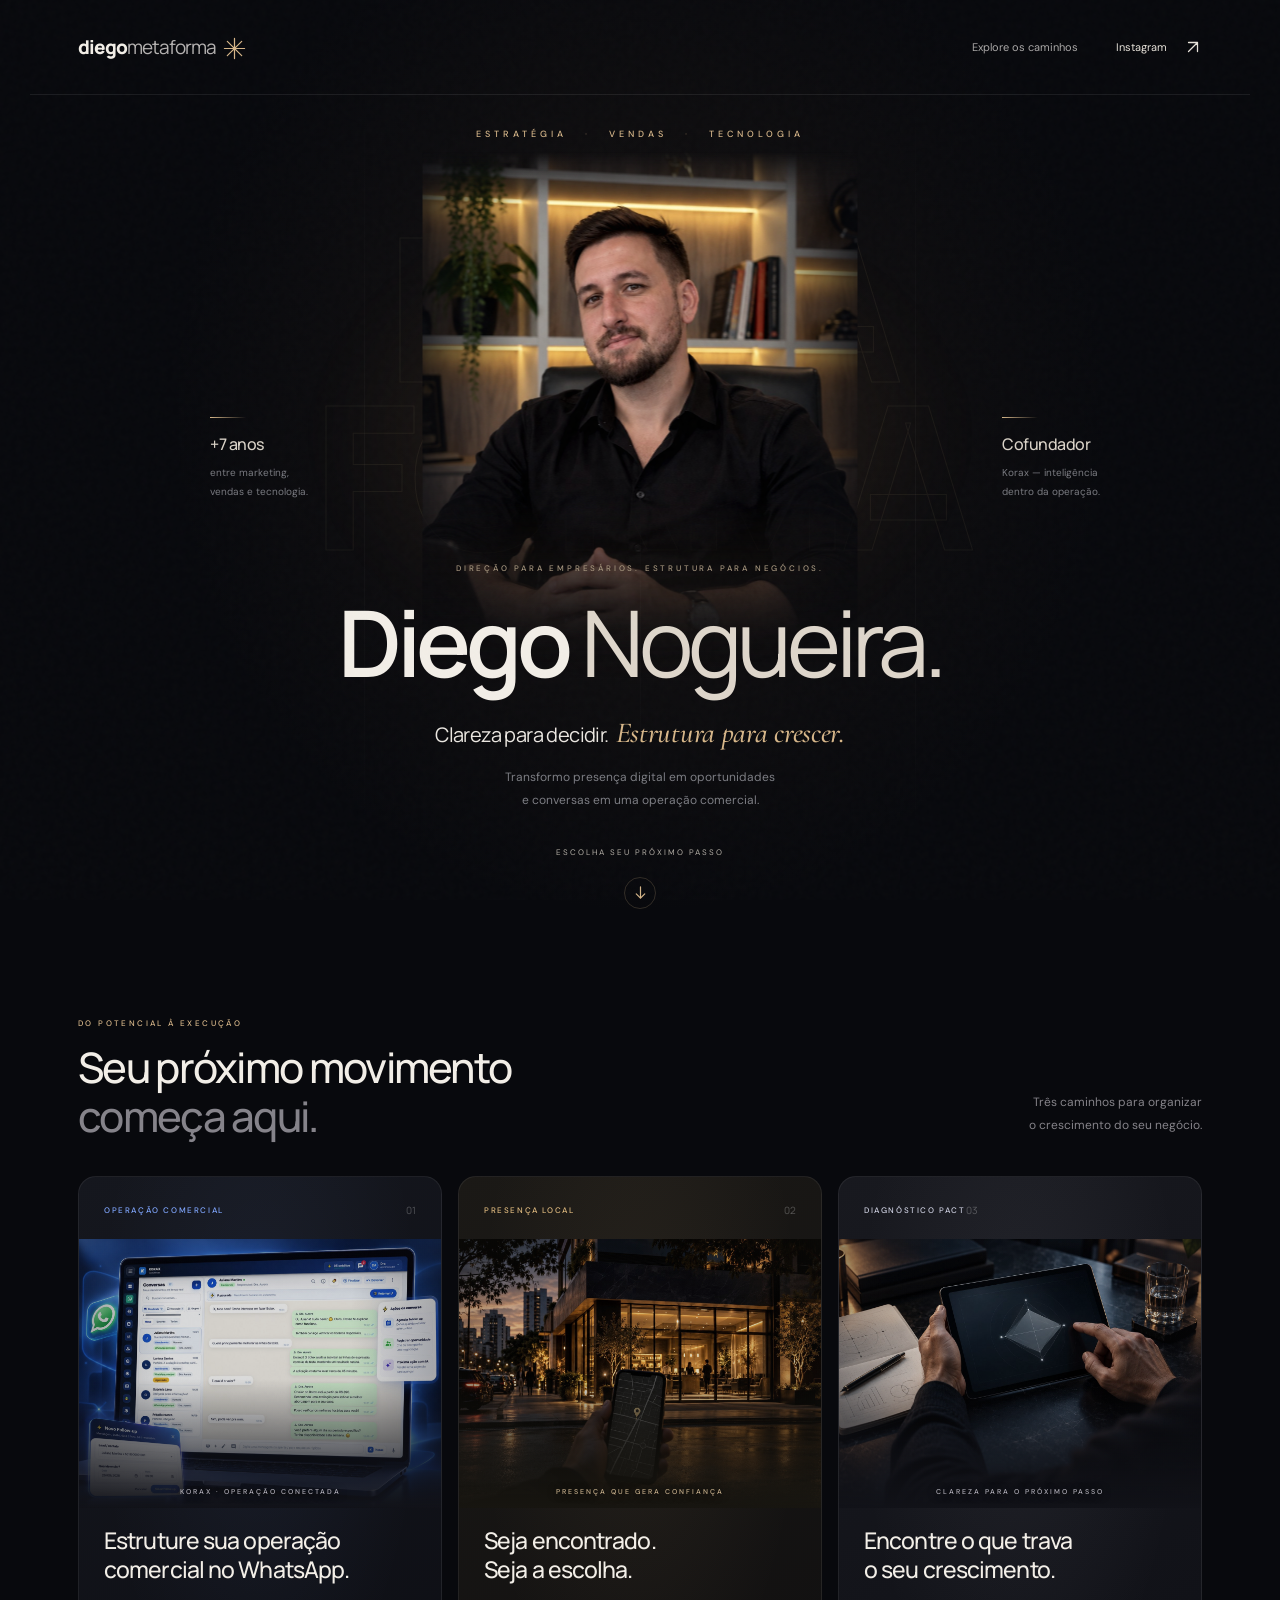
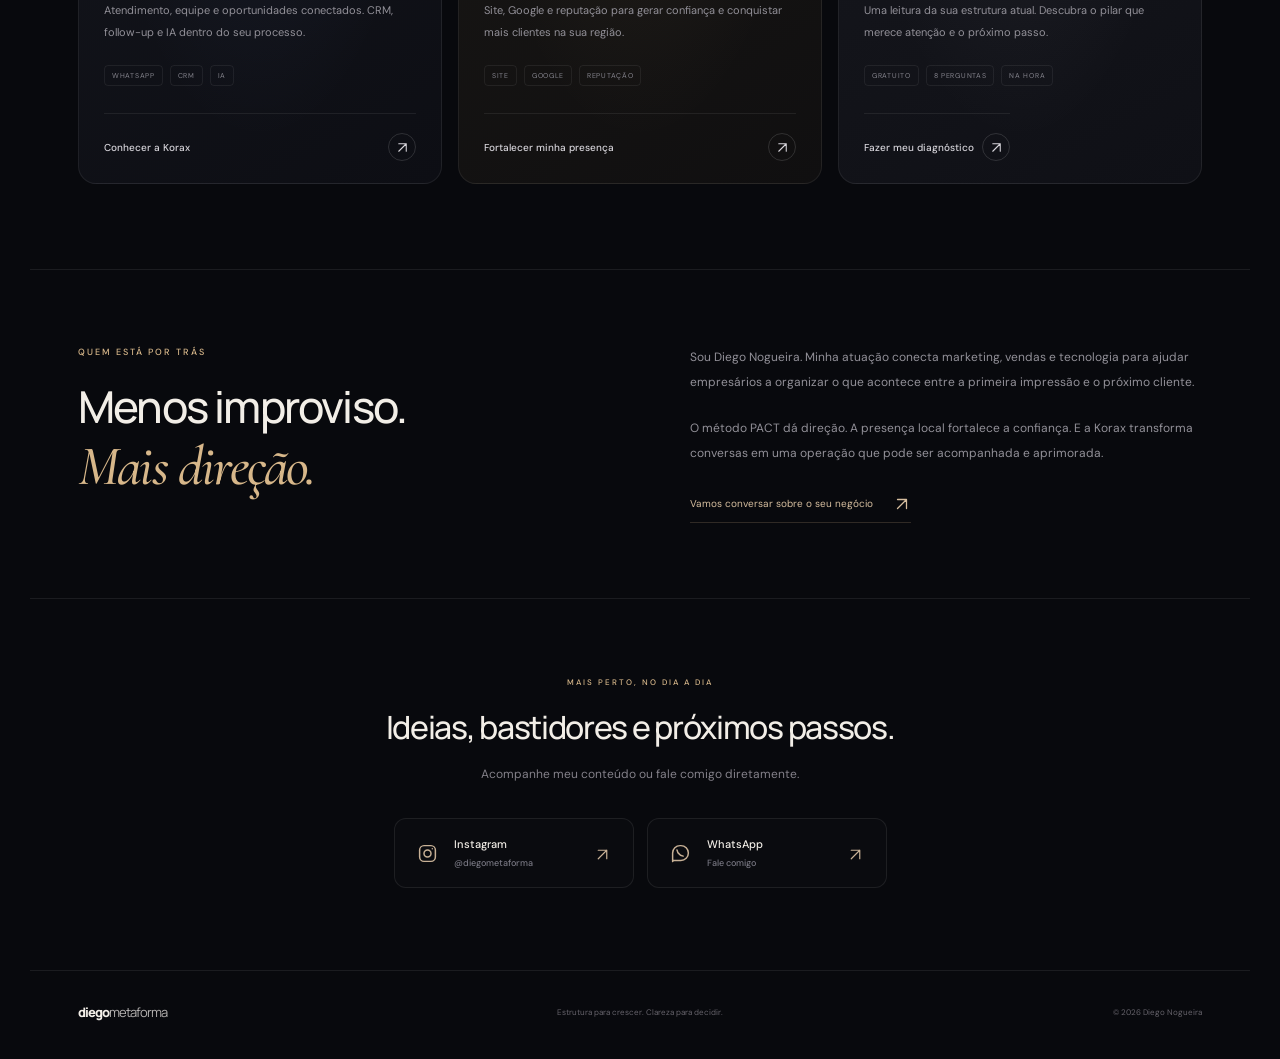
==== commit e2efb6aa: "Add cinematic offering photography and vector interface icons" ====
--- a/index.html
+++ b/index.html
@@ -15,31 +15,31 @@
   <link href="https://fonts.googleapis.com/css2?family=DM+Sans:wght@400;500;600;700&family=Manrope:wght@400;500;600;700;800&family=Cormorant+Garamond:ital,wght@1,500&display=swap" rel="stylesheet">
   <meta property="og:image" content="https://diegoalphanogueira-commits.github.io/diego-metaforma/assets/diego-nogueira.jpg">
   <meta property="og:image:alt" content="Diego Nogueira, estrategista e cofundador da Korax">
-  <link rel="stylesheet" href="./style.css?v=2"><script src="./script.js?v=2" defer></script>
+  <link rel="stylesheet" href="./style.css?v=3"><script src="./script.js?v=3" defer></script>
 </head>
 <body>
   <a class="skip" href="#caminhos">Ir para os caminhos</a>
   <div class="ambient" aria-hidden="true"></div><div class="grain" aria-hidden="true"></div>
-  <header class="masthead wrap"><a class="wordmark" href="#inicio" aria-label="Diego Metaforma, início">diego<span>metaforma</span><i>✳</i></a><nav aria-label="Navegação principal"><a href="#caminhos">Explore os caminhos</a><a class="header-link" href="https://www.instagram.com/diegometaforma/" target="_blank" rel="noopener noreferrer">Instagram <span aria-hidden="true">↗</span></a></nav></header>
+  <header class="masthead wrap"><a class="wordmark" href="#inicio" aria-label="Diego Metaforma, início">diego<span>metaforma</span><i><svg viewBox="0 0 32 32" fill="none" stroke="currentColor" stroke-width="2.5" aria-hidden="true"><path d="M16 2v28M2 16h28M6 6l20 20M6 26 26 6"/></svg></i></a><nav aria-label="Navegação principal"><a href="#caminhos">Explore os caminhos</a><a class="header-link" href="https://www.instagram.com/diegometaforma/" target="_blank" rel="noopener noreferrer">Instagram <span aria-hidden="true"><svg class="ui-arrow" viewBox="0 0 24 24" fill="none" stroke="currentColor" stroke-width="1.5" stroke-linecap="round" stroke-linejoin="round" aria-hidden="true"><path d="M6 18 18 6M6 6h12v12"/></svg></span></a></nav></header>
   <main id="inicio">
     <section class="hero" aria-labelledby="hero-title">
       <div class="hero-lines" aria-hidden="true"><span></span><span></span><span></span></div>
       <p class="eyebrow hero-eyebrow">ESTRATÉGIA <span>·</span> VENDAS <span>·</span> TECNOLOGIA</p>
       <div class="hero-stage"><div class="hero-ghost" aria-hidden="true">META<br>FORMA</div><div class="portrait-shell"><div class="portrait" id="portrait"><img src="./assets/diego-nogueira.jpg" alt="Diego Nogueira, estrategista e cofundador da Korax" width="1122" height="1402" fetchpriority="high"></div></div><div class="hero-note note-left"><span class="note-line"></span><strong>+7 anos</strong><small>entre marketing,<br>vendas e tecnologia.</small></div><div class="hero-note note-right"><span class="note-line"></span><strong>Cofundador</strong><small>Korax — inteligência<br>dentro da operação.</small></div></div>
-      <div class="hero-caption"><p class="eyebrow">DIREÇÃO PARA EMPRESÁRIOS. ESTRUTURA PARA NEGÓCIOS.</p><h1 id="hero-title">Diego <span>Nogueira.</span></h1><p class="hero-statement">Clareza para decidir.<em>Estrutura para crescer.</em></p><p class="hero-copy">Transformo presença digital em oportunidades<br>e conversas em uma operação comercial.</p><a class="scroll-link" href="#caminhos"><span>ESCOLHA SEU PRÓXIMO PASSO</span><b aria-hidden="true">↓</b></a></div>
+      <div class="hero-caption"><p class="eyebrow">DIREÇÃO PARA EMPRESÁRIOS. ESTRUTURA PARA NEGÓCIOS.</p><h1 id="hero-title">Diego <span>Nogueira.</span></h1><p class="hero-statement">Clareza para decidir.<em>Estrutura para crescer.</em></p><p class="hero-copy">Transformo presença digital em oportunidades<br>e conversas em uma operação comercial.</p><a class="scroll-link" href="#caminhos"><span>ESCOLHA SEU PRÓXIMO PASSO</span><b aria-hidden="true"><svg class="ui-arrow down" viewBox="0 0 24 24" fill="none" stroke="currentColor" stroke-width="1.5" stroke-linecap="round" stroke-linejoin="round" aria-hidden="true"><path d="M12 4v16M6 14l6 6 6-6"/></svg></b></a></div>
     </section>
     <section class="paths wrap" id="caminhos" aria-labelledby="paths-title">
       <div class="section-top reveal"><div><p class="eyebrow">DO POTENCIAL À EXECUÇÃO</p><h2 id="paths-title">Seu próximo movimento<br><span>começa aqui.</span></h2></div><p>Três caminhos para organizar<br>o crescimento do seu negócio.</p></div>
       <div class="paths-grid">
-      <a class="path path-korax reveal" href="https://usekorax.com/" target="_blank" rel="noopener noreferrer"><div class="card-glow" aria-hidden="true"></div><div class="path-top"><span class="path-category">OPERAÇÃO COMERCIAL</span><span class="path-number">01</span></div><div class="path-visual" aria-hidden="true"><span class="orbit orbit-one"></span><span class="orbit orbit-two"></span><div class="core">K</div><span class="satellite s1">↗</span><span class="satellite s2">✓</span><span class="satellite s3">•••</span><span class="visual-label">KORAX</span></div><div class="path-body"><h3>Estruture sua operação<br>comercial no WhatsApp.</h3><p>Atendimento, equipe e oportunidades conectados. CRM, follow-up e IA dentro do seu processo.</p><div class="tags"><span>WHATSAPP</span><span>CRM</span><span>IA</span></div></div><div class="path-bottom"><span>Conhecer a Korax</span><span class="arrow" aria-hidden="true">↗</span></div></a>
-      <a class="path path-local reveal" href="https://diegoalphanogueira-commits.github.io/posicionamento-local/" target="_blank" rel="noopener noreferrer"><div class="card-glow" aria-hidden="true"></div><div class="path-top"><span class="path-category">PRESENÇA LOCAL</span><span class="path-number">02</span></div><div class="local-visual" aria-hidden="true"><div class="map-grid"></div><div class="map-orbit"></div><svg class="map-pin" viewBox="0 0 80 90"><defs><linearGradient id="pin-gold" x2="1" y2="1"><stop stop-color="#f6dbac"/><stop offset="1" stop-color="#987140"/></linearGradient></defs><path d="M40 84S10 55 10 34a30 30 0 1 1 60 0C70 55 40 84 40 84Z" fill="url(#pin-gold)"/><circle cx="40" cy="34" r="10" fill="#231b12"/></svg><span class="rating">★★★★★</span><span class="visual-label">POSICIONAMENTO LOCAL</span></div><div class="path-body"><h3>Seja encontrado.<br>Seja a escolha.</h3><p>Site, Google e reputação para gerar confiança e conquistar mais clientes na sua região.</p><div class="tags"><span>SITE</span><span>GOOGLE</span><span>REPUTAÇÃO</span></div></div><div class="path-bottom"><span>Fortalecer minha presença</span><span class="arrow" aria-hidden="true">↗</span></div></a>
-      <button class="path path-pact reveal" id="open-diagnostic" type="button" aria-haspopup="dialog"><div class="card-glow" aria-hidden="true"></div><div class="path-top"><span class="path-category">DIAGNÓSTICO PACT</span><span class="path-number">03</span></div><div class="pact-visual" aria-hidden="true"><div class="pact-radar"><span class="radar-ring r1"></span><span class="radar-ring r2"></span><span class="radar-ring r3"></span><span class="radar-cross c1"></span><span class="radar-cross c2"></span><span class="radar-area"></span><i class="radar-dot d1"></i><i class="radar-dot d2"></i><i class="radar-dot d3"></i><i class="radar-dot d4"></i><span class="radar-letter rp">P</span><span class="radar-letter ra">A</span><span class="radar-letter rc">C</span><span class="radar-letter rt">T</span></div><span class="visual-label">CLAREZA PARA DECIDIR</span></div><div class="path-body"><h3>Encontre o que trava<br>o seu crescimento.</h3><p>Uma leitura da sua estrutura atual. Descubra o pilar que merece atenção e o próximo passo.</p><div class="tags"><span>GRATUITO</span><span>8 PERGUNTAS</span><span>NA HORA</span></div></div><div class="path-bottom"><span>Fazer meu diagnóstico</span><span class="arrow" aria-hidden="true">↗</span></div></button>
+      <a class="path path-korax reveal" href="https://usekorax.com/" target="_blank" rel="noopener noreferrer"><div class="card-glow" aria-hidden="true"></div><div class="path-top"><span class="path-category">OPERAÇÃO COMERCIAL</span><span class="path-number">01</span></div><div class="card-media"><img src="./assets/korax-operacao.jpg" alt="Tela de conversas da Korax, com atendimento e ações de follow-up" width="1448" height="1086" loading="lazy" decoding="async"><span class="media-caption" aria-hidden="true">KORAX · OPERAÇÃO CONECTADA</span></div><div class="path-body"><h3>Estruture sua operação<br>comercial no WhatsApp.</h3><p>Atendimento, equipe e oportunidades conectados. CRM, follow-up e IA dentro do seu processo.</p><div class="tags"><span>WHATSAPP</span><span>CRM</span><span>IA</span></div></div><div class="path-bottom"><span>Conhecer a Korax</span><span class="arrow" aria-hidden="true"><svg class="ui-arrow" viewBox="0 0 24 24" fill="none" stroke="currentColor" stroke-width="1.5" stroke-linecap="round" stroke-linejoin="round" aria-hidden="true"><path d="M6 18 18 6M6 6h12v12"/></svg></span></div></a>
+      <a class="path path-local reveal" href="https://diegoalphanogueira-commits.github.io/posicionamento-local/" target="_blank" rel="noopener noreferrer"><div class="card-glow" aria-hidden="true"></div><div class="path-top"><span class="path-category">PRESENÇA LOCAL</span><span class="path-number">02</span></div><div class="card-media"><img src="./assets/presenca-local.jpg" alt="Cena ilustrativa de um negócio local com presença digital" width="1536" height="1024" loading="lazy" decoding="async"><span class="media-caption" aria-hidden="true">PRESENÇA QUE GERA CONFIANÇA</span></div><div class="path-body"><h3>Seja encontrado.<br>Seja a escolha.</h3><p>Site, Google e reputação para gerar confiança e conquistar mais clientes na sua região.</p><div class="tags"><span>SITE</span><span>GOOGLE</span><span>REPUTAÇÃO</span></div></div><div class="path-bottom"><span>Fortalecer minha presença</span><span class="arrow" aria-hidden="true"><svg class="ui-arrow" viewBox="0 0 24 24" fill="none" stroke="currentColor" stroke-width="1.5" stroke-linecap="round" stroke-linejoin="round" aria-hidden="true"><path d="M6 18 18 6M6 6h12v12"/></svg></span></div></a>
+      <button class="path path-pact reveal" id="open-diagnostic" type="button" aria-haspopup="dialog"><div class="card-glow" aria-hidden="true"></div><div class="path-top"><span class="path-category">DIAGNÓSTICO PACT</span><span class="path-number">03</span></div><div class="card-media"><img src="./assets/diagnostico-pact.jpg" alt="Cena ilustrativa de análise estratégica e planejamento" width="1536" height="1024" loading="lazy" decoding="async"><span class="media-caption" aria-hidden="true">CLAREZA PARA O PRÓXIMO PASSO</span></div><div class="path-body"><h3>Encontre o que trava<br>o seu crescimento.</h3><p>Uma leitura da sua estrutura atual. Descubra o pilar que merece atenção e o próximo passo.</p><div class="tags"><span>GRATUITO</span><span>8 PERGUNTAS</span><span>NA HORA</span></div></div><div class="path-bottom"><span>Fazer meu diagnóstico</span><span class="arrow" aria-hidden="true"><svg class="ui-arrow" viewBox="0 0 24 24" fill="none" stroke="currentColor" stroke-width="1.5" stroke-linecap="round" stroke-linejoin="round" aria-hidden="true"><path d="M6 18 18 6M6 6h12v12"/></svg></span></div></button>
       </div>
     </section>
-    <section class="about wrap reveal" aria-labelledby="about-title"><div><p class="eyebrow">QUEM ESTÁ POR TRÁS</p><h2 id="about-title">Menos improviso.<br><span>Mais direção.</span></h2></div><div><p>Sou Diego Nogueira. Minha atuação conecta marketing, vendas e tecnologia para ajudar empresários a organizar o que acontece entre a primeira impressão e o próximo cliente.</p><p>O método PACT dá direção. A presença local fortalece a confiança. E a Korax transforma conversas em uma operação que pode ser acompanhada e aprimorada.</p><a class="text-link" href="https://wa.me/5511958689822?text=Oi%2C%20Diego!%20Vim%20pela%20sua%20central%20e%20quero%20conversar%20sobre%20meu%20neg%C3%B3cio." target="_blank" rel="noopener noreferrer">Vamos conversar sobre o seu negócio <span aria-hidden="true">↗</span></a></div></section>
-    <section class="connect wrap reveal" aria-labelledby="connect-title"><p class="eyebrow">MAIS PERTO, NO DIA A DIA</p><h2 id="connect-title">Ideias, bastidores e próximos passos.</h2><p>Acompanhe meu conteúdo ou fale comigo diretamente.</p><div class="social-links"><a href="https://www.instagram.com/diegometaforma/" target="_blank" rel="noopener noreferrer"><svg viewBox="0 0 24 24" aria-hidden="true"><rect x="3" y="3" width="18" height="18" rx="5"/><circle cx="12" cy="12" r="4"/><path d="M17.5 6.5h.01"/></svg><span>Instagram<small>@diegometaforma</small></span><b aria-hidden="true">↗</b></a><a href="https://wa.me/5511958689822?text=Oi%2C%20Diego!%20Vim%20pela%20sua%20central." target="_blank" rel="noopener noreferrer"><svg viewBox="0 0 24 24" aria-hidden="true"><path d="M21 11.5a8.5 8.5 0 0 1-8.5 8.5H4l-1 1v-9.5A8.5 8.5 0 0 1 11.5 3h1a8.5 8.5 0 0 1 8.5 8.5Z"/><path d="m8 8 1 3 3 3 3 1"/></svg><span>WhatsApp<small>Fale comigo</small></span><b aria-hidden="true">↗</b></a></div></section>
+    <section class="about wrap reveal" aria-labelledby="about-title"><div><p class="eyebrow">QUEM ESTÁ POR TRÁS</p><h2 id="about-title">Menos improviso.<br><span>Mais direção.</span></h2></div><div><p>Sou Diego Nogueira. Minha atuação conecta marketing, vendas e tecnologia para ajudar empresários a organizar o que acontece entre a primeira impressão e o próximo cliente.</p><p>O método PACT dá direção. A presença local fortalece a confiança. E a Korax transforma conversas em uma operação que pode ser acompanhada e aprimorada.</p><a class="text-link" href="https://wa.me/5511958689822?text=Oi%2C%20Diego!%20Vim%20pela%20sua%20central%20e%20quero%20conversar%20sobre%20meu%20neg%C3%B3cio." target="_blank" rel="noopener noreferrer">Vamos conversar sobre o seu negócio <span aria-hidden="true"><svg class="ui-arrow" viewBox="0 0 24 24" fill="none" stroke="currentColor" stroke-width="1.5" stroke-linecap="round" stroke-linejoin="round" aria-hidden="true"><path d="M6 18 18 6M6 6h12v12"/></svg></span></a></div></section>
+    <section class="connect wrap reveal" aria-labelledby="connect-title"><p class="eyebrow">MAIS PERTO, NO DIA A DIA</p><h2 id="connect-title">Ideias, bastidores e próximos passos.</h2><p>Acompanhe meu conteúdo ou fale comigo diretamente.</p><div class="social-links"><a href="https://www.instagram.com/diegometaforma/" target="_blank" rel="noopener noreferrer"><svg viewBox="0 0 24 24" aria-hidden="true"><rect x="3" y="3" width="18" height="18" rx="5"/><circle cx="12" cy="12" r="4"/><path d="M17.5 6.5h.01"/></svg><span>Instagram<small>@diegometaforma</small></span><b aria-hidden="true"><svg class="ui-arrow" viewBox="0 0 24 24" fill="none" stroke="currentColor" stroke-width="1.5" stroke-linecap="round" stroke-linejoin="round" aria-hidden="true"><path d="M6 18 18 6M6 6h12v12"/></svg></b></a><a href="https://wa.me/5511958689822?text=Oi%2C%20Diego!%20Vim%20pela%20sua%20central." target="_blank" rel="noopener noreferrer"><svg viewBox="0 0 24 24" aria-hidden="true"><path d="M21 11.5a8.5 8.5 0 0 1-8.5 8.5H4l-1 1v-9.5A8.5 8.5 0 0 1 11.5 3h1a8.5 8.5 0 0 1 8.5 8.5Z"/><path d="m8 8 1 3 3 3 3 1"/></svg><span>WhatsApp<small>Fale comigo</small></span><b aria-hidden="true"><svg class="ui-arrow" viewBox="0 0 24 24" fill="none" stroke="currentColor" stroke-width="1.5" stroke-linecap="round" stroke-linejoin="round" aria-hidden="true"><path d="M6 18 18 6M6 6h12v12"/></svg></b></a></div></section>
   </main>
   <footer class="wrap"><a class="wordmark" href="#inicio">diego<span>metaforma</span><i>.</i></a><p>Estrutura para crescer. Clareza para decidir.</p><span>© <span id="year">2026</span> Diego Nogueira</span></footer>
-  <dialog id="diagnostic" aria-labelledby="diagnostic-title"><div class="dialog-header"><span class="eyebrow">DIAGNÓSTICO PACT</span><button class="close-dialog" aria-label="Fechar diagnóstico" type="button">×</button></div><div id="quiz-view"><div class="quiz-meta"><span id="quiz-step">1 de 8</span><span id="quiz-pillar">Posicionamento</span></div><progress id="quiz-progress" max="8" value="1" aria-label="Progresso do diagnóstico"></progress><h2 id="diagnostic-title"></h2><p id="quiz-context"></p><form id="quiz-form"><fieldset id="quiz-choices"><legend class="sr-only">Escolha a opção mais próxima da sua realidade</legend></fieldset><p class="quiz-error" id="quiz-error" role="alert"></p><div class="quiz-nav"><button class="secondary" id="quiz-back" type="button">Voltar</button><button class="primary" type="submit" id="quiz-next">Continuar <span aria-hidden="true">→</span></button></div></form><p class="privacy-note">Suas respostas ficam apenas nesta página. Nenhum cadastro é necessário.</p></div><div id="result-view" hidden><p class="eyebrow">SEU PONTO DE PARTIDA</p><h2 id="result-title" tabindex="-1">Seu retrato PACT</h2><p class="result-intro">Uma leitura inicial baseada nas suas respostas — não uma previsão de faturamento.</p><div class="score"><strong id="total-score"></strong><span>de 100<br>pontos de estrutura</span></div><div id="pillar-results"></div><div class="recommendation"><span class="eyebrow">PRIORIDADE RECOMENDADA</span><h3 id="priority-title"></h3><p id="priority-copy"></p></div><a id="result-cta" class="primary" href="#">Conversar sobre meu resultado ↗</a><button class="restart secondary" type="button" id="quiz-restart">Refazer diagnóstico</button></div></dialog>
+  <dialog id="diagnostic" aria-labelledby="diagnostic-title"><div class="dialog-header"><span class="eyebrow">DIAGNÓSTICO PACT</span><button class="close-dialog" aria-label="Fechar diagnóstico" type="button">×</button></div><div id="quiz-view"><div class="quiz-meta"><span id="quiz-step">1 de 8</span><span id="quiz-pillar">Posicionamento</span></div><progress id="quiz-progress" max="8" value="1" aria-label="Progresso do diagnóstico"></progress><h2 id="diagnostic-title"></h2><p id="quiz-context"></p><form id="quiz-form"><fieldset id="quiz-choices"><legend class="sr-only">Escolha a opção mais próxima da sua realidade</legend></fieldset><p class="quiz-error" id="quiz-error" role="alert"></p><div class="quiz-nav"><button class="secondary" id="quiz-back" type="button">Voltar</button><button class="primary" type="submit" id="quiz-next">Continuar <span aria-hidden="true"><svg class="ui-arrow right" viewBox="0 0 24 24" fill="none" stroke="currentColor" stroke-width="1.5" stroke-linecap="round" stroke-linejoin="round" aria-hidden="true"><path d="M6 18 18 6M6 6h12v12"/></svg></span></button></div></form><p class="privacy-note">Suas respostas ficam apenas nesta página. Nenhum cadastro é necessário.</p></div><div id="result-view" hidden><p class="eyebrow">SEU PONTO DE PARTIDA</p><h2 id="result-title" tabindex="-1">Seu retrato PACT</h2><p class="result-intro">Uma leitura inicial baseada nas suas respostas — não uma previsão de faturamento.</p><div class="score"><strong id="total-score"></strong><span>de 100<br>pontos de estrutura</span></div><div id="pillar-results"></div><div class="recommendation"><span class="eyebrow">PRIORIDADE RECOMENDADA</span><h3 id="priority-title"></h3><p id="priority-copy"></p></div><a id="result-cta" class="primary" href="#">Conversar sobre meu resultado <svg class="ui-arrow" viewBox="0 0 24 24" fill="none" stroke="currentColor" stroke-width="1.5" stroke-linecap="round" stroke-linejoin="round" aria-hidden="true"><path d="M6 18 18 6M6 6h12v12"/></svg></a><button class="restart secondary" type="button" id="quiz-restart">Refazer diagnóstico</button></div></dialog>
 </body>
 </html>
--- a/style.css
+++ b/style.css
@@ -1 +1,4 @@
 :root{--paper:#08090d;--ink:#f2eee7;--muted:#9a9a9e;--gold:#d7b78a;--line:#ffffff14;--font:'DM Sans',sans-serif;--heading:Manrope,sans-serif}*{box-sizing:border-box}html{scroll-behavior:smooth;scroll-padding-top:30px}body{margin:0;background:var(--paper);color:var(--ink);font:16px var(--font);-webkit-font-smoothing:antialiased}a{color:inherit;text-decoration:none}button{font:inherit;color:inherit;cursor:pointer}a,button{-webkit-tap-highlight-color:transparent}a:focus-visible,button:focus-visible,input:focus-visible{outline:2px solid var(--gold);outline-offset:6px}.wrap{max-width:1220px;padding:0 48px;margin:auto}.ambient{position:absolute;top:0;left:0;width:100%;height:1100px;background:radial-gradient(ellipse at 50% 37%,#71523221,transparent 52%);pointer-events:none}.grain{position:fixed;inset:0;z-index:20;pointer-events:none;opacity:.026;background-image:url("data:image/svg+xml,%3Csvg viewBox='0 0 180 180' xmlns='http://www.w3.org/2000/svg'%3E%3Cfilter id='n'%3E%3CfeTurbulence type='fractalNoise' baseFrequency='.8' numOctaves='3' stitchTiles='stitch'/%3E%3C/filter%3E%3Crect width='100%25' height='100%25' opacity='.75' filter='url(%23n)'/%3E%3C/svg%3E")}.masthead{height:95px;display:flex;align-items:center;justify-content:space-between;position:relative;z-index:5;border-bottom:1px solid var(--line)}.wordmark{font:800 19px var(--heading);letter-spacing:-1px}.wordmark span{font-weight:400;color:#b6b3b2}.wordmark i{font-style:normal;color:var(--gold);font-size:24px;margin-left:7px;display:inline-block;vertical-align:middle}.masthead nav{display:flex;align-items:center;gap:38px;font-size:11px;color:#aaa8a7}.header-link{display:flex;align-items:center;gap:17px;color:#e7e2da}.masthead a:hover{color:var(--gold)}.hero{position:relative;text-align:center;isolation:isolate;overflow:hidden;padding:32px 24px 70px}.hero-lines{position:absolute;inset:0;z-index:-1;display:flex;justify-content:space-evenly;pointer-events:none;max-width:1100px;margin:auto}.hero-lines span{width:1px;height:85%;background:linear-gradient(transparent,#ffffff08,transparent)}.eyebrow{font-size:9px;line-height:1.7;letter-spacing:2px;font-weight:500;color:var(--gold);margin:0 0 20px}.hero-eyebrow{position:relative;z-index:3;font-size:9px;letter-spacing:4px;margin:0}.hero-eyebrow span{color:#665642;padding:0 12px}.hero-stage{height:485px;position:relative;max-width:1000px;margin:auto}.hero-ghost{position:absolute;font:800 clamp(90px,17vw,200px)/.84 var(--heading);letter-spacing:-9px;inset:80px 0 auto;color:transparent;-webkit-text-stroke:1px #bda47e25;z-index:-1;opacity:.55;user-select:none}.portrait-shell{position:absolute;left:50%;top:10px;width:435px;height:510px;transform:translateX(-50%)}.portrait-shell:before{content:'';position:absolute;inset:10% -25% -1%;border-radius:50%;background:radial-gradient(ellipse,#be864424,transparent 70%);filter:blur(22px)}.portrait{position:relative;width:100%;height:100%;overflow:hidden;mask-image:linear-gradient(to bottom,transparent,#000 10%,#000 68%,transparent 100%);-webkit-mask-image:linear-gradient(to bottom,transparent,#000 10%,#000 68%,transparent 100%)}.portrait:after{content:'';position:absolute;inset:0;background:linear-gradient(90deg,#08090dcc,transparent 23%,transparent 78%,#08090dcc),linear-gradient(0deg,#08090d,transparent 36%);pointer-events:none}.portrait img{width:100%;height:100%;object-fit:cover;object-position:50% 29%;filter:saturate(.72) contrast(1.04);animation:portrait-enter 1.4s ease both}.hero-note{position:absolute;top:275px;z-index:2;text-align:left;color:#dad3c8;animation:fade-up 1s ease .4s both}.note-left{left:7%}.note-right{right:4%}.note-line{display:block;height:1px;width:36px;background:linear-gradient(90deg,var(--gold),transparent);margin-bottom:15px}.hero-note strong{font:500 16px var(--heading);letter-spacing:-.5px}.hero-note small{display:block;line-height:1.9;font-size:10px;color:#797a80;margin-top:8px}.hero-caption{position:relative;z-index:4;margin-top:-65px;animation:fade-up 1s ease .25s both}.hero-caption .eyebrow{font-size:8px;letter-spacing:2.8px;margin-bottom:16px;color:#a5957e}h1,h2,h3{margin:0;font-family:var(--heading);font-weight:500;line-height:1.12;letter-spacing:-1.8px}h1{font-size:clamp(52px,7.3vw,92px);font-weight:600;letter-spacing:-5px;line-height:1.1}h1 span{font-weight:400;color:#ded6cb}.hero-statement{font:400 20px var(--heading);letter-spacing:-.6px;margin:22px 0 0;color:#ebe7e1}.hero-statement em{font:italic 500 29px 'Cormorant Garamond',serif;margin-left:7px;color:var(--gold);letter-spacing:-.3px}.hero-copy{font-size:12px;line-height:1.9;color:#7c7d83;margin:16px auto 0}.scroll-link{display:inline-flex;flex-direction:column;align-items:center;gap:20px;margin-top:35px;font-size:8px;letter-spacing:2px;color:#b2ada5}.scroll-link b{width:32px;height:32px;border-radius:50%;border:1px solid #d7b78a33;color:var(--gold);display:grid;place-items:center;font-size:15px;animation:float 4s ease-in-out infinite}.paths{position:relative;padding-top:38px;padding-bottom:85px}.section-top{display:flex;align-items:flex-end;justify-content:space-between;margin-bottom:35px;gap:30px}.section-top .eyebrow{font-size:8px;letter-spacing:2.4px;margin-bottom:13px}.section-top h2{font-size:42px;line-height:1.16;letter-spacing:-1.7px}.section-top h2 span{color:#85838a}.section-top>p{font-size:12px;line-height:1.9;color:#858389;text-align:right;margin:0 0 4px}.paths-grid{display:grid;grid-template-columns:repeat(3,1fr);gap:16px}.path{--accent:#80a7ff;display:flex;flex-direction:column;position:relative;text-align:left;border:1px solid #ffffff12;border-radius:18px;background:linear-gradient(150deg,#15171e,#0d0e14);padding:26px 25px 22px;overflow:hidden;isolation:isolate;width:100%;transition:transform .45s,border-color .45s,box-shadow .45s}.path-local{--accent:#dfba7f;background:linear-gradient(150deg,#1b1916,#100f10)}.path-pact{--accent:#ced0e1;background:linear-gradient(150deg,#18191f,#0f1016)}.card-glow{position:absolute;inset:0;z-index:-1;background:radial-gradient(ellipse at 50% 30%,color-mix(in srgb,var(--accent) 9%,transparent),transparent 64%);opacity:.8;transition:opacity .45s}.path:hover{transform:translateY(-7px);border-color:color-mix(in srgb,var(--accent) 35%,transparent);box-shadow:0 25px 60px #0006}.path:hover .card-glow{opacity:1.6}.path-top{display:flex;align-items:center;justify-content:space-between}.path-category{font-size:8px;letter-spacing:1.6px;color:var(--accent);font-weight:500}.path-number{font:400 10px var(--heading);color:#ffffff45}.path-body{position:relative;margin-top:6px;flex:1}.path h3{font-size:23px;font-weight:500;letter-spacing:-.9px;line-height:1.25;min-height:59px}.path p{font-size:11px;line-height:1.95;color:#929098;margin:15px 0 22px}.tags{display:flex;flex-wrap:wrap;gap:7px;margin-top:auto}.tags span{font-size:7px;font-weight:400;letter-spacing:.7px;border:1px solid #ffffff11;border-radius:4px;padding:5px 7px;color:#85848d}.path-bottom{display:flex;align-items:center;justify-content:space-between;gap:8px;margin-top:27px;padding-top:19px;border-top:1px solid #ffffff12;font-size:10px;font-weight:500;color:#d6d4da}.arrow{width:28px;height:28px;display:grid;place-items:center;border:1px solid #ffffff22;border-radius:50%;font-size:16px;transition:transform .35s,color .35s,border-color .35s;flex-shrink:0}.path:hover .arrow{transform:rotate(45deg);color:var(--accent);border-color:var(--accent)}.path-visual,.local-visual,.pact-visual{height:205px;position:relative;display:grid;place-items:center;margin:14px -4px 12px}.visual-label{position:absolute;bottom:7px;font-size:7px;letter-spacing:3px;color:#ffffff50}.orbit{position:absolute;width:151px;height:151px;border:1px solid #7097f220;border-radius:50%;transform:rotateX(40deg) rotateZ(-20deg)}.orbit-two{width:201px;height:201px;border-color:#7097f211;transform:rotateX(44deg) rotateZ(20deg)}.core{width:73px;height:73px;background:linear-gradient(140deg,#4c84db,#10356c 60%,#0c1931);color:#c6d8ff;border-radius:19px;display:grid;place-items:center;font:800 42px var(--heading);border:1px solid #83b4ff66;box-shadow:inset 1px 1px 1px #c1dfff77,0 15px 35px #00316944;transform:rotate(-9deg);text-shadow:0 0 20px #b9d0ff66;transition:transform .45s}.path:hover .core{transform:rotate(0) translateY(-5px)}.satellite{position:absolute;width:28px;height:28px;background:linear-gradient(145deg,#273954,#151b2d);border:1px solid #87b4ff25;border-radius:9px;display:grid;place-items:center;font-size:13px;color:#87b4ff;animation:float 5s ease-in-out infinite}.s1{top:21px;right:42px}.s2{bottom:48px;left:20px;animation-delay:-2s}.s3{right:15px;bottom:48px;animation-delay:-3s}.map-grid{position:absolute;width:200px;height:160px;background:linear-gradient(90deg,#c09b6120 1px,transparent 1px),linear-gradient(#c09b6120 1px,transparent 1px);background-size:26px 26px;transform:perspective(350px) rotateX(58deg) rotateZ(-25deg);mask-image:radial-gradient(ellipse,#000,transparent 70%)}.map-orbit{position:absolute;width:135px;height:100px;border:1px solid #dfba7f33;transform:rotateX(55deg);border-radius:50%;box-shadow:0 0 20px #dfba7f0a}.map-pin{position:absolute;top:24px;width:61px;height:69px;stroke:none;filter:drop-shadow(0 12px 13px #0008);animation:float 5s ease-in-out infinite}.rating{position:absolute;bottom:45px;color:#e5bf82;font-size:12px;letter-spacing:6px;margin-left:4px}.pact-radar{position:relative;width:155px;height:155px;margin-bottom:22px}.radar-ring{position:absolute;border:1px solid #b9bfd626;inset:15px;border-radius:50%}.r2{inset:35px}.r3{inset:55px}.radar-cross{position:absolute;top:50%;left:15px;right:15px;height:1px;background:#b9bfd61c}.c2{transform:rotate(90deg)}.radar-area{position:absolute;inset:20px;background:linear-gradient(130deg,#989eb239,#adb6d20c);clip-path:polygon(50% 3%,90% 50%,50% 82%,15% 50%)}.radar-dot{width:5px;height:5px;border-radius:50%;background:#d4d6e9;box-shadow:0 0 10px #d4d6e999;position:absolute}.d1{top:20px;left:75px}.d2{top:75px;right:30px}.d3{bottom:37px;left:75px}.d4{left:34px;top:75px}.radar-letter{position:absolute;font:400 8px var(--heading);color:#b3b4c8}.rp{top:0;left:75px}.ra{right:0;top:75px}.rc{bottom:0;left:75px}.rt{left:0;top:75px}.about.wrap{padding-top:75px;padding-bottom:75px;border-top:1px solid var(--line);border-bottom:1px solid var(--line);display:grid;grid-template-columns:1fr 1fr;gap:100px}.about h2{font-size:44px;line-height:1.16}.about h2 span{font:italic 500 56px 'Cormorant Garamond',serif;color:var(--gold)}.about p:not(.eyebrow){font-size:12px;line-height:2.1;color:#929098;margin:0 0 20px}.text-link{display:inline-flex;align-items:center;justify-content:space-between;gap:20px;font-size:10px;color:#d6be9f;padding:9px 0;border-bottom:1px solid #d7b78a30}.connect.wrap{text-align:center;padding-top:77px;padding-bottom:82px}.connect .eyebrow{font-size:8px}.connect h2{font-size:32px;letter-spacing:-1.3px}.connect>p:not(.eyebrow){font-size:12px;line-height:1.9;color:#838089;margin-top:18px}.social-links{display:flex;justify-content:center;gap:13px;margin-top:32px}.social-links a{display:flex;align-items:center;text-align:left;gap:16px;min-width:240px;padding:18px 22px;border:1px solid #ffffff14;border-radius:12px;background:#ffffff03;transition:border-color .3s,background .3s}.social-links a:hover{border-color:#d7b78a55;background:#d7b78a08}.social-links svg{width:21px;height:21px;color:#c8b196}.social-links span{font-size:11px;font-weight:500}.social-links small{display:block;font-size:9px;color:#787782;margin-top:6px}.social-links b{font-size:15px;font-weight:400;margin-left:auto;color:#b2a799}svg{fill:none;stroke:currentColor;stroke-width:1.7;stroke-linecap:round;stroke-linejoin:round}footer.wrap{display:flex;align-items:center;justify-content:space-between;gap:15px;border-top:1px solid var(--line);padding-top:28px;padding-bottom:34px}footer .wordmark{font-size:13px}footer .wordmark i{display:none}footer p,footer>span{font-size:8px;color:#66636b}.skip{position:fixed;top:8px;left:8px;z-index:60;padding:12px;background:#b99a73;color:#08090d;transform:translateY(-160%)}.skip:focus{transform:none}.sr-only{position:absolute;width:1px;height:1px;overflow:hidden;clip:rect(0,0,0,0)}.js .reveal{opacity:0;transform:translateY(28px);transition:opacity .85s,transform .85s}.js .reveal.visible{opacity:1;transform:none}.js .path.visible:hover{transform:translateY(-7px)}.path-local.reveal{transition-delay:.1s}.path-pact.reveal{transition-delay:.2s}dialog{background:#131318;color:var(--ink);border:1px solid #d7b78a33;border-radius:20px;padding:30px;width:min(580px,calc(100% - 24px));max-height:90dvh;box-shadow:0 25px 120px #0008}dialog::backdrop{background:#000c;backdrop-filter:blur(10px)}.dialog-header{display:flex;align-items:center;justify-content:space-between;margin-bottom:24px}.dialog-header .eyebrow{margin:0}.close-dialog{background:#ffffff08;color:#a7a1a8;border:1px solid #ffffff17;border-radius:50%;width:32px;height:32px;font-size:23px}.quiz-meta{display:flex;justify-content:space-between;font-size:10px;color:#8c8692;margin-bottom:12px}progress{width:100%;height:3px;background:#25232a;border:0;margin-bottom:26px}progress::-webkit-progress-bar{background:#25232a}progress::-webkit-progress-value{background:var(--gold)}progress::-moz-progress-bar{background:var(--gold)}dialog h2{font-size:26px;line-height:1.3;letter-spacing:-.8px}#quiz-context,.result-intro{font-size:12px;color:#979099;line-height:1.9}fieldset{border:0;padding:0;margin:20px 0 0;display:grid;gap:10px}.choice{display:flex;align-items:center;gap:12px;border:1px solid #ffffff14;border-radius:10px;padding:15px;cursor:pointer;font-size:12px;line-height:1.7;color:#b6afb9;background:#ffffff02}.choice:has(input:checked){border-color:#d7b78a77;background:#d7b78a0a;color:#e8dfd3}.choice input{accent-color:var(--gold);height:16px;width:16px;flex-shrink:0;margin:0}.quiz-nav{display:flex;justify-content:space-between;gap:12px}.primary{display:flex;align-items:center;justify-content:center;gap:24px;color:#1a1713;background:linear-gradient(135deg,#dfc4a1,#b49369);border:1px solid #d7b78a;border-radius:8px;padding:14px 20px;font-size:12px;font-weight:600}.primary:hover{filter:brightness(1.08)}.secondary{background:transparent;border:1px solid #ffffff1a;border-radius:8px;padding:12px 17px;font-size:11px;color:#aaa2ad}.secondary:disabled{opacity:.35;cursor:default}.privacy-note{font-size:9px;line-height:1.8;color:#706974;margin-top:23px}.quiz-error{color:#df9b7e;min-height:18px;font-size:11px}.score{display:flex;align-items:center;gap:18px;margin:25px 0}.score strong{font:600 65px var(--heading);letter-spacing:-3px;color:var(--gold);line-height:1}.score span{font-size:10px;color:#aaa1af;line-height:1.8}.pillar-row{display:grid;grid-template-columns:110px 1fr 40px;align-items:center;gap:12px;margin:16px 0;font-size:11px;color:#aaa2b2}.pillar-row strong{font-size:10px;text-align:right}.pillar-track{height:4px;border-radius:5px;background:#29242e;overflow:hidden}.pillar-track span{height:100%;display:block;background:linear-gradient(90deg,#a18461,#e0c3a0)}.recommendation{padding:20px;border:1px solid #d7b78a28;border-radius:12px;background:#d7b78a05;margin:28px 0 22px}.recommendation .eyebrow{font-size:8px;margin-bottom:10px}.recommendation h3{font-size:19px;line-height:1.4;letter-spacing:-.5px}.recommendation p{font-size:12px;line-height:1.9;color:#a299a5;margin-bottom:0}.restart{display:block;margin:15px auto 0}body.dialog-open{overflow:hidden}@keyframes fade-up{from{opacity:0;transform:translateY(22px)}to{opacity:1;transform:none}}@keyframes portrait-enter{from{opacity:0;transform:scale(1.04)}to{opacity:1;transform:scale(1)}}@keyframes float{50%{transform:translateY(-6px)}}@media(min-width:1600px){.hero-stage{height:540px}.portrait-shell{width:480px;height:565px}.hero-ghost{font-size:230px}}@media(max-width:1000px){.wrap{padding-left:30px;padding-right:30px}.path{padding:23px 19px}.path h3{font-size:21px}.path-category{font-size:7px;letter-spacing:1.2px}.path-bottom{font-size:9px}.about.wrap{gap:60px}.hero-note.note-left{left:3%}.hero-note.note-right{right:1%}}@media(max-width:760px){.wrap{padding-left:24px;padding-right:24px}.masthead{height:80px;margin:0 24px;padding:0}.wordmark{font-size:16px}.wordmark i{font-size:20px}.masthead nav{gap:0}.masthead nav>a:first-child{display:none}.header-link{font-size:10px;gap:10px}.hero{padding:28px 12px 48px}.hero-eyebrow{font-size:7px;letter-spacing:2.7px}.hero-eyebrow span{padding:0 7px}.hero-stage{height:425px;margin:0 -12px}.portrait-shell{width:340px;height:439px;top:4px}.hero-ghost{font-size:105px;letter-spacing:-4px;top:100px;line-height:.9}.hero-note{display:none}.hero-caption{margin-top:-44px}.hero-caption .eyebrow{font-size:6px;letter-spacing:1.6px;max-width:280px;margin:0 auto 16px}h1{font-size:48px;letter-spacing:-2.5px}.hero-statement{font-size:14px;letter-spacing:-.3px;margin-top:18px}.hero-statement em{display:block;font-size:27px;margin:7px 0 0}.hero-copy{font-size:10px;line-height:1.9;margin-top:16px}.scroll-link{margin-top:30px;font-size:7px;letter-spacing:1.7px;gap:15px}.scroll-link b{width:28px;height:28px;font-size:12px}.paths{padding-top:15px;padding-bottom:46px}.section-top{display:block;margin-bottom:25px}.section-top .eyebrow{font-size:7px;margin-bottom:13px}.section-top h2{font-size:32px;letter-spacing:-1.4px}.section-top>p{text-align:left;font-size:10px;line-height:1.8;margin-top:18px}.section-top>p br{display:none}.paths-grid{grid-template-columns:1fr;gap:16px}.path{padding:24px 25px 22px;border-radius:16px}.path-category{font-size:8px;letter-spacing:1.5px}.path-number{font-size:10px}.path-visual,.local-visual,.pact-visual{height:180px;margin:2px -4px 10px}.orbit{width:145px;height:145px}.orbit-two{width:185px;height:185px}.s1{right:calc(50% - 72px);top:18px}.s2{left:calc(50% - 83px);bottom:37px}.s3{right:calc(50% - 104px);bottom:38px}.visual-label{bottom:4px}.core{width:69px;height:69px;font-size:39px}.path h3{font-size:26px;letter-spacing:-1px;min-height:0}.path p{font-size:12px;line-height:1.85;margin:16px 0 19px;max-width:380px}.tags span{font-size:7px;padding:5px 8px}.path-bottom{font-size:11px;margin-top:24px;padding-top:18px}.map-pin{top:18px}.rating{bottom:34px}.pact-radar{width:150px;height:150px;margin-bottom:13px}.path-local.reveal,.path-pact.reveal{transition-delay:0s}.about.wrap{grid-template-columns:1fr;gap:27px;padding-top:45px;padding-bottom:45px;margin:0 24px;padding-left:0;padding-right:0}.about .eyebrow{font-size:7px;margin-bottom:12px}.about h2{font-size:35px}.about h2 span{font-size:44px}.about p:not(.eyebrow){font-size:12px;line-height:2}.text-link{font-size:10px;gap:14px}.connect.wrap{padding-top:45px;padding-bottom:48px}.connect .eyebrow{font-size:7px}.connect h2{font-size:27px;line-height:1.25;letter-spacing:-1px}.connect>p:not(.eyebrow){font-size:11px}.social-links{flex-direction:column;gap:10px;margin-top:26px}.social-links a{padding:17px 20px}.social-links span{font-size:12px}.social-links small{font-size:10px}footer.wrap{flex-direction:column;text-align:center;gap:10px;padding-top:24px;padding-bottom:27px;margin:0 24px}footer p{margin:5px 0}dialog{padding:23px;border-radius:17px}dialog h2{font-size:23px}}@media(max-width:370px){h1{font-size:42px}.portrait-shell{width:315px}.hero-stage{height:410px}.hero-caption .eyebrow{letter-spacing:1.1px}.path h3{font-size:24px}.wrap{padding-left:20px;padding-right:20px}}@media(prefers-reduced-motion:reduce){html{scroll-behavior:auto}*,*:before,*:after{animation:none!important;transition:none!important}.js .reveal{opacity:1;transform:none}}
+
+/* Cinematic photographic offering cards */
+.path{overflow:hidden}.path-top{position:relative;z-index:2}.card-media{position:relative;isolation:isolate;aspect-ratio:1.35;margin:22px -26px 12px;overflow:hidden;background:#11131a}.card-media img{display:block;width:100%;height:100%;object-fit:cover;transition:transform .8s cubic-bezier(.2,.7,.2,1),filter .8s;filter:saturate(.8) brightness(.9)}.card-media:after{content:"";position:absolute;inset:0;background:linear-gradient(180deg,#12131b33 0%,transparent 22%,transparent 52%,#11121899 80%,#111218 100%),linear-gradient(90deg,#11121844,transparent 25%,transparent 75%,#11121844);pointer-events:none}.path-local .card-media:after{background:linear-gradient(180deg,#19161033,transparent 22%,transparent 48%,#171510aa 80%,#171510),linear-gradient(90deg,#17151044,transparent 25%,transparent 75%,#17151044)}.path-korax .card-media img{object-position:51% 50%;filter:saturate(.75) brightness(.86)}.media-caption{position:absolute;z-index:2;bottom:12px;left:12px;right:12px;text-align:center;font-size:7px;font-weight:500;letter-spacing:2px;color:#b2b0ba;text-shadow:0 1px 8px #000}.path-local .media-caption{color:#c7b08c}.path:hover .card-media img{transform:scale(1.045);filter:saturate(1) brightness(1)}.ui-arrow{width:18px;height:18px;flex-shrink:0;display:inline-block;vertical-align:middle}.ui-arrow.right{transform:rotate(45deg)}.wordmark i svg{width:23px;height:23px;display:block}.arrow .ui-arrow{width:15px;height:15px}.social-links b .ui-arrow{width:17px;height:17px}.scroll-link b .ui-arrow{width:17px;height:17px}.path-body{z-index:2}.path:hover .arrow{transform:none}.path:hover .arrow svg{transform:translate(1px,-1px)}@media(max-width:760px){.card-media{margin:18px -25px 14px;aspect-ratio:1.45}.media-caption{font-size:6px;letter-spacing:1.8px;bottom:11px}.wordmark i svg{width:19px;height:19px}}@media(prefers-reduced-motion:reduce){.card-media img,.arrow svg{transition:none}.path:hover .card-media img{transform:none}}
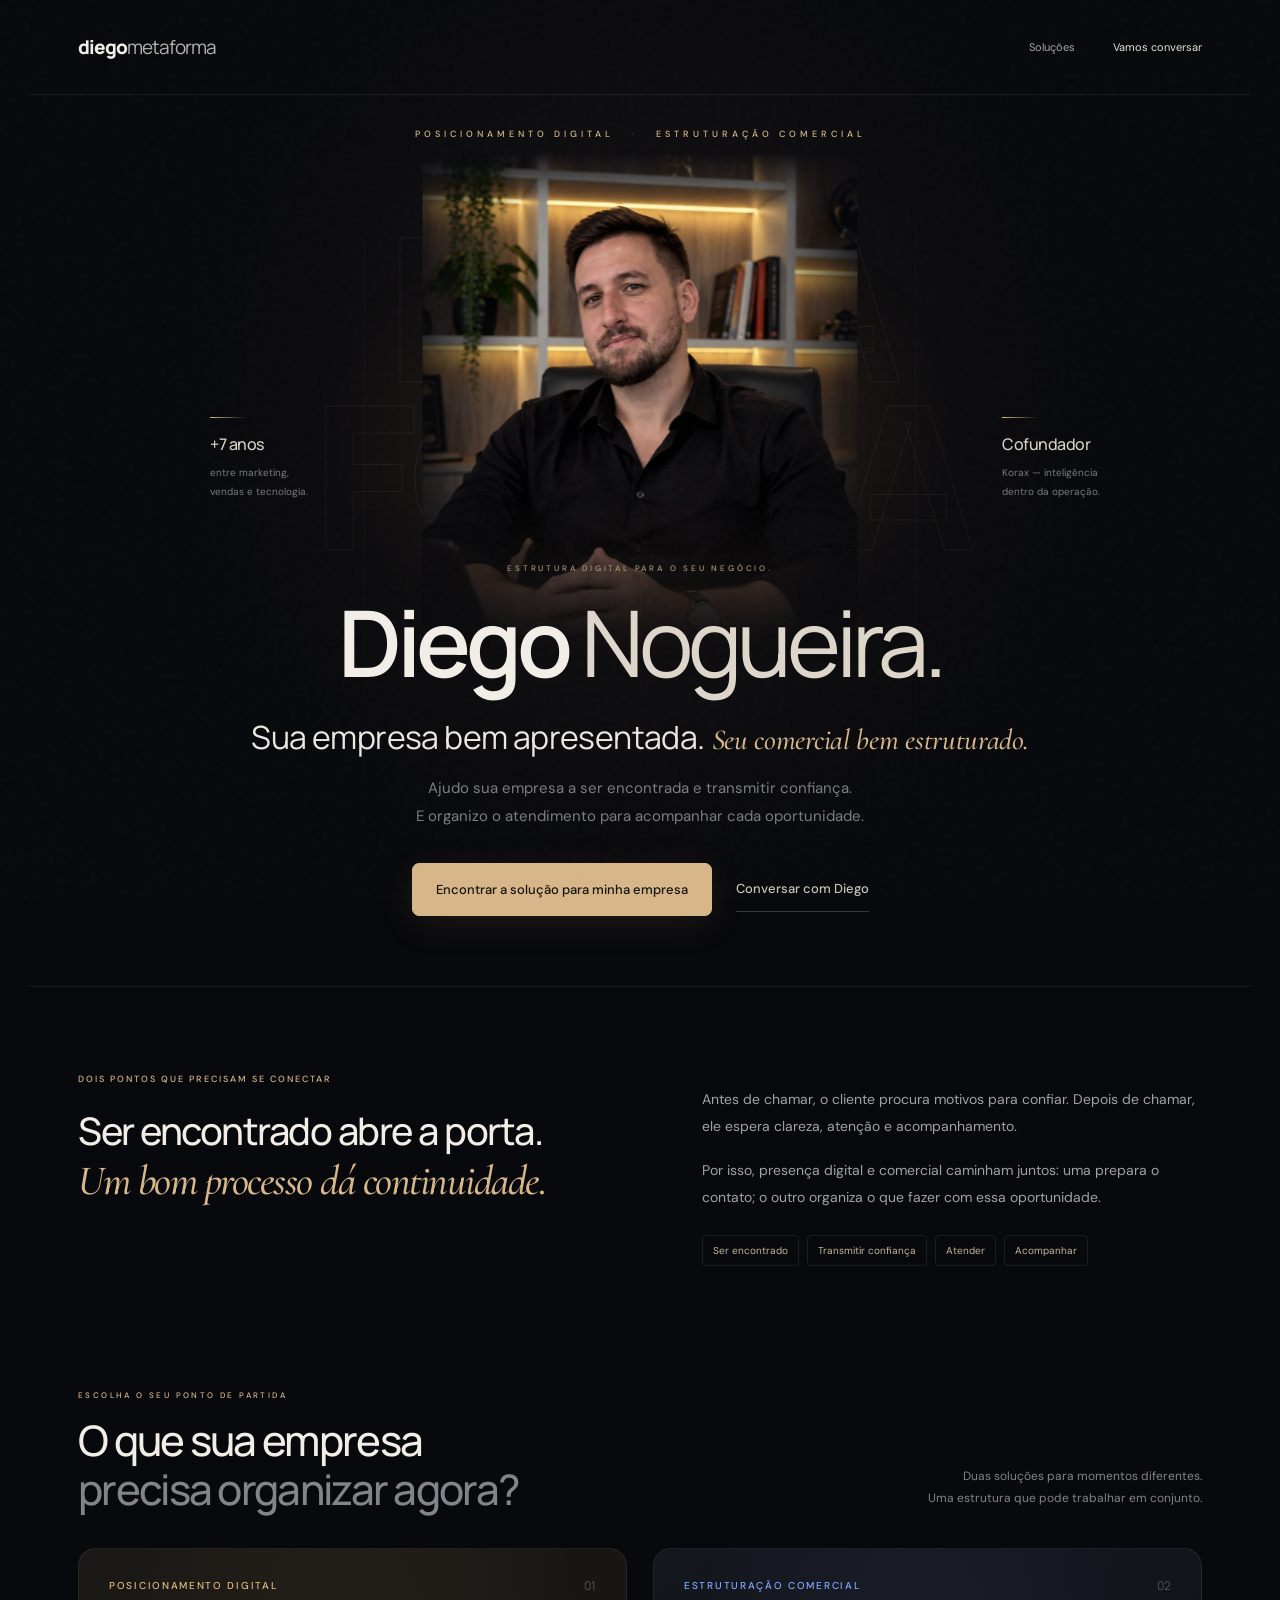
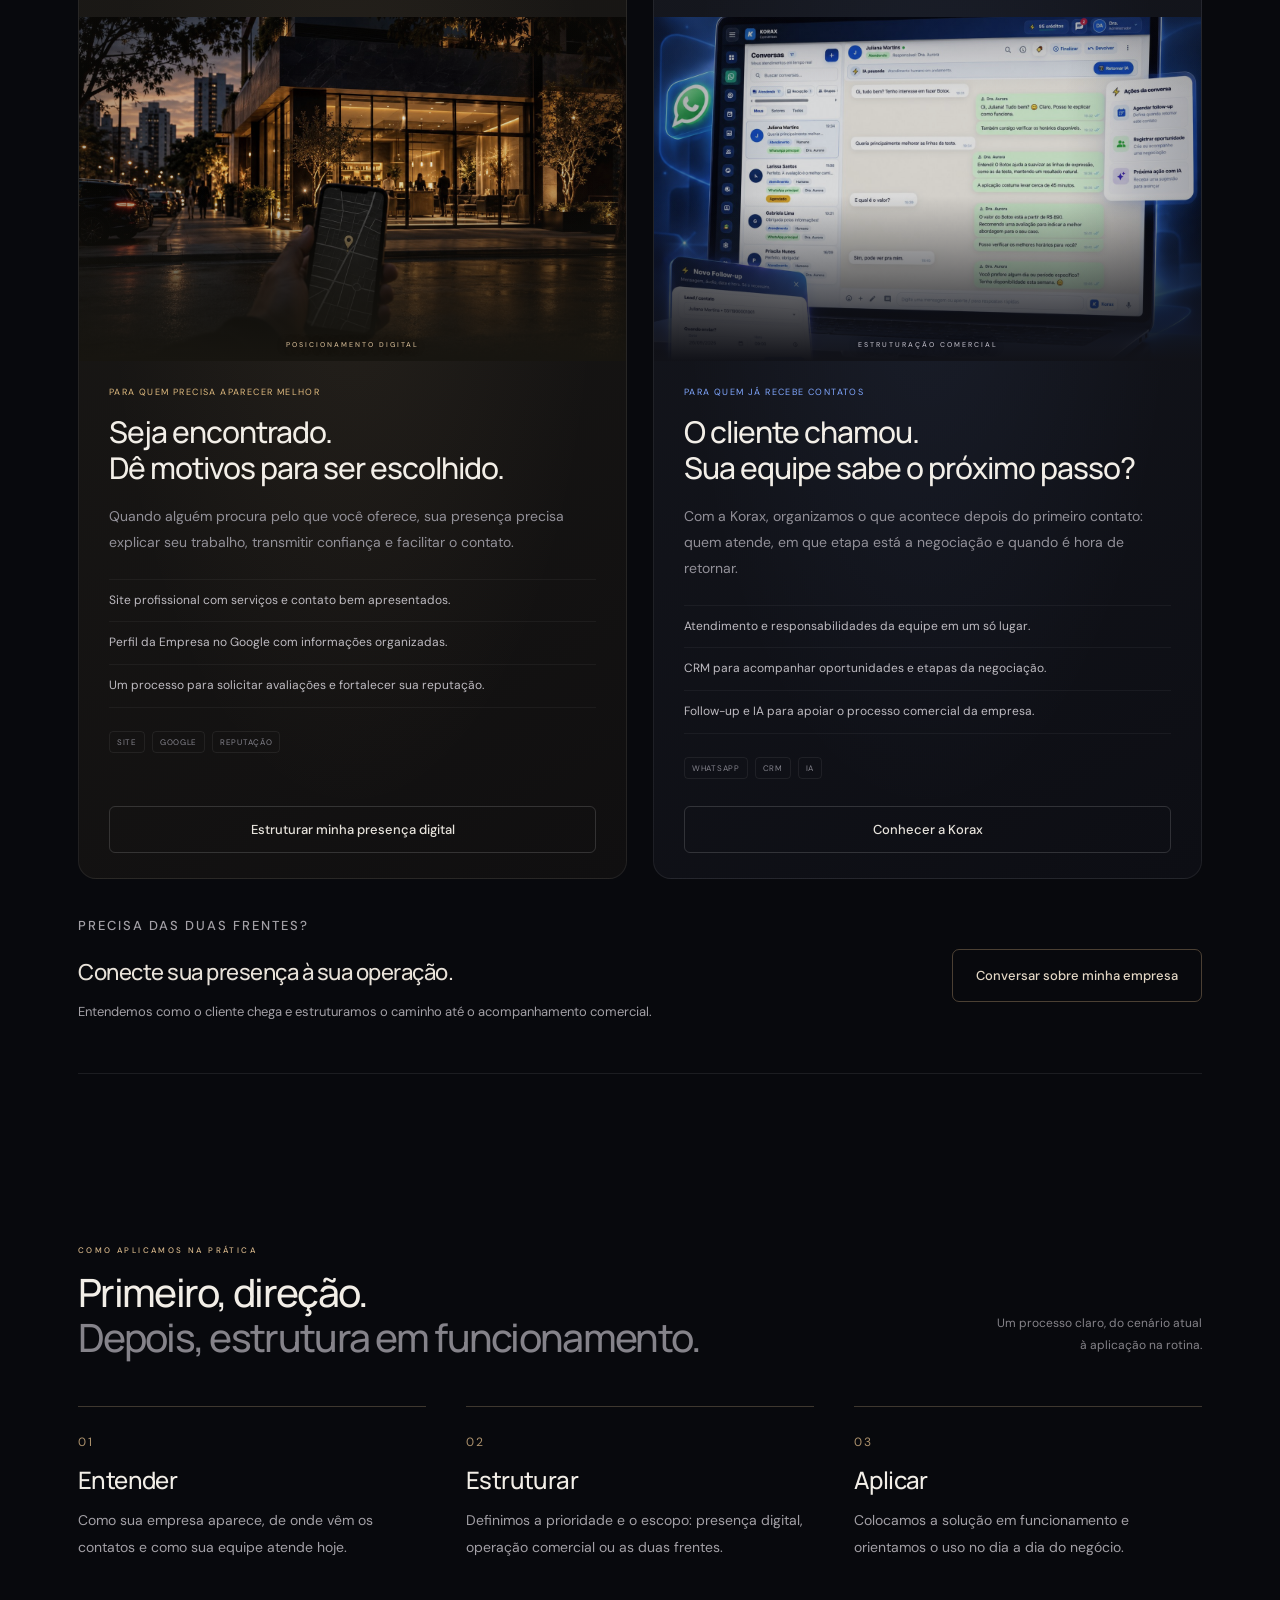
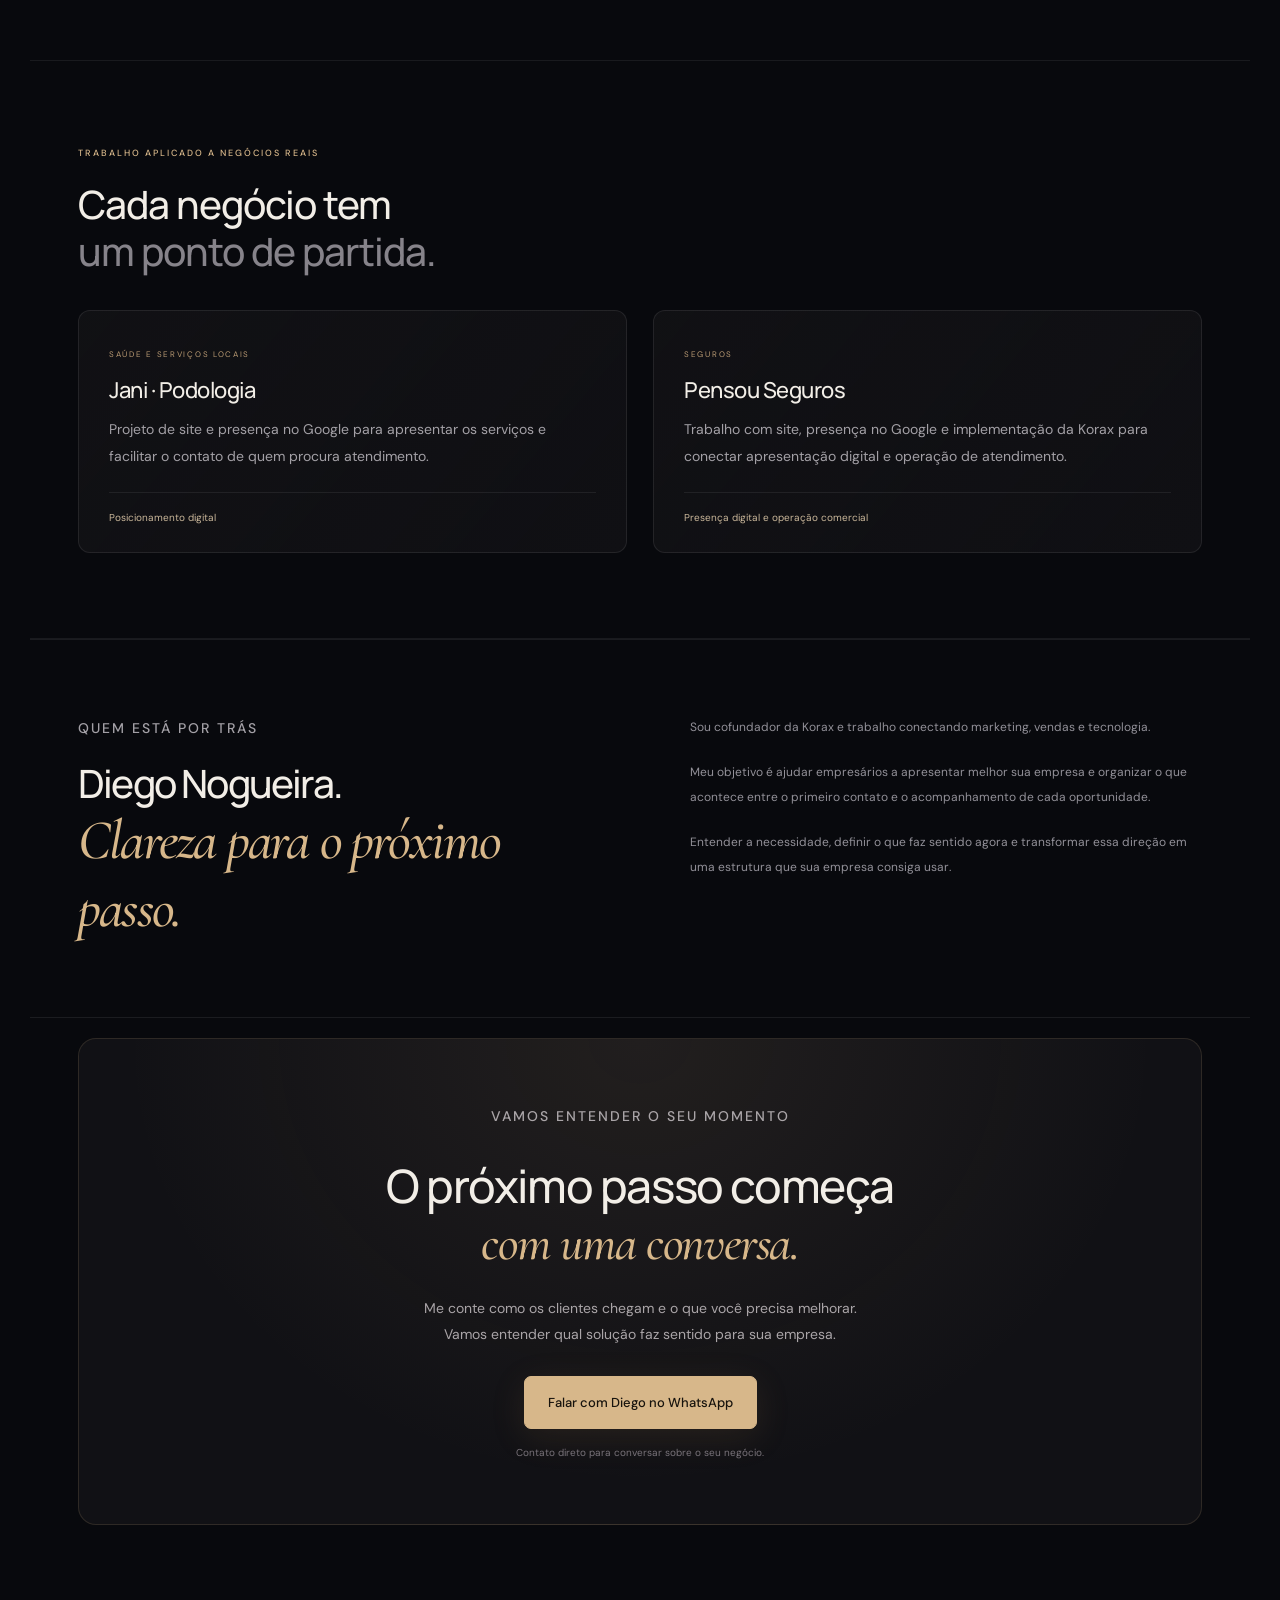
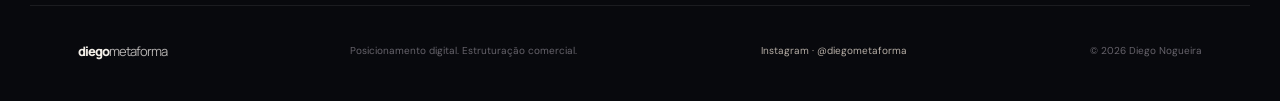
==== commit a8f8ff24: "Restructure landing around digital positioning and Korax commercial operations" ====
--- a/index.html
+++ b/index.html
@@ -3,10 +3,10 @@
 <head>
   <meta charset="utf-8"><meta name="viewport" content="width=device-width, initial-scale=1">
   <meta name="theme-color" content="#08090d">
-  <title>Diego Metaforma | Estratégia, vendas e tecnologia</title>
-  <meta name="description" content="Transforme presença digital em oportunidades e conversas em vendas. Conheça a Korax, fortaleça sua presença local e faça seu Diagnóstico PACT.">
-  <meta property="og:title" content="Diego Metaforma | Estratégia, vendas e tecnologia">
-  <meta property="og:description" content="Três caminhos para estruturar seu próximo passo: operação comercial, presença local e Diagnóstico PACT.">
+  <title>Diego Metaforma | Posicionamento digital e estruturação comercial</title>
+  <meta name="description" content="Posicionamento digital para sua empresa ser encontrada e transmitir confiança. Estruturação comercial com a Korax para organizar atendimento, equipe e oportunidades.">
+  <meta property="og:title" content="Diego Metaforma | Posicionamento digital e estruturação comercial">
+  <meta property="og:description" content="Sua empresa bem apresentada. Seu comercial bem estruturado. Conheça as soluções de Diego Nogueira.">
   <meta property="og:type" content="website"><meta property="og:locale" content="pt_BR"><meta property="og:site_name" content="Diego Metaforma">
   <meta property="og:url" content="https://diegoalphanogueira-commits.github.io/diego-metaforma/">
   <link rel="canonical" href="https://diegoalphanogueira-commits.github.io/diego-metaforma/">
@@ -15,31 +15,23 @@
   <link href="https://fonts.googleapis.com/css2?family=DM+Sans:wght@400;500;600;700&family=Manrope:wght@400;500;600;700;800&family=Cormorant+Garamond:ital,wght@1,500&display=swap" rel="stylesheet">
   <meta property="og:image" content="https://diegoalphanogueira-commits.github.io/diego-metaforma/assets/diego-nogueira.jpg">
   <meta property="og:image:alt" content="Diego Nogueira, estrategista e cofundador da Korax">
-  <link rel="stylesheet" href="./style.css?v=3"><script src="./script.js?v=3" defer></script>
+  <link rel="stylesheet" href="./style.css?v=4"><script src="./script.js?v=4" defer></script>
 </head>
 <body>
-  <a class="skip" href="#caminhos">Ir para os caminhos</a>
-  <div class="ambient" aria-hidden="true"></div><div class="grain" aria-hidden="true"></div>
-  <header class="masthead wrap"><a class="wordmark" href="#inicio" aria-label="Diego Metaforma, início">diego<span>metaforma</span><i><svg viewBox="0 0 32 32" fill="none" stroke="currentColor" stroke-width="2.5" aria-hidden="true"><path d="M16 2v28M2 16h28M6 6l20 20M6 26 26 6"/></svg></i></a><nav aria-label="Navegação principal"><a href="#caminhos">Explore os caminhos</a><a class="header-link" href="https://www.instagram.com/diegometaforma/" target="_blank" rel="noopener noreferrer">Instagram <span aria-hidden="true"><svg class="ui-arrow" viewBox="0 0 24 24" fill="none" stroke="currentColor" stroke-width="1.5" stroke-linecap="round" stroke-linejoin="round" aria-hidden="true"><path d="M6 18 18 6M6 6h12v12"/></svg></span></a></nav></header>
-  <main id="inicio">
-    <section class="hero" aria-labelledby="hero-title">
+<a class="skip" href="#caminhos">Ir para as soluções</a><div class="ambient" aria-hidden="true"></div><div class="grain" aria-hidden="true"></div>
+<header class="masthead wrap"><a class="wordmark" href="#inicio" aria-label="Diego Metaforma, início">diego<span>metaforma</span></a><nav aria-label="Navegação principal"><a href="#caminhos">Soluções</a><a class="header-link" href="#contato">Vamos conversar</a></nav></header>
+<main id="inicio">
+<section class="hero" aria-labelledby="hero-title">
       <div class="hero-lines" aria-hidden="true"><span></span><span></span><span></span></div>
-      <p class="eyebrow hero-eyebrow">ESTRATÉGIA <span>·</span> VENDAS <span>·</span> TECNOLOGIA</p>
+      <p class="eyebrow hero-eyebrow">POSICIONAMENTO DIGITAL <span>·</span> ESTRUTURAÇÃO COMERCIAL</p>
       <div class="hero-stage"><div class="hero-ghost" aria-hidden="true">META<br>FORMA</div><div class="portrait-shell"><div class="portrait" id="portrait"><img src="./assets/diego-nogueira.jpg" alt="Diego Nogueira, estrategista e cofundador da Korax" width="1122" height="1402" fetchpriority="high"></div></div><div class="hero-note note-left"><span class="note-line"></span><strong>+7 anos</strong><small>entre marketing,<br>vendas e tecnologia.</small></div><div class="hero-note note-right"><span class="note-line"></span><strong>Cofundador</strong><small>Korax — inteligência<br>dentro da operação.</small></div></div>
-      <div class="hero-caption"><p class="eyebrow">DIREÇÃO PARA EMPRESÁRIOS. ESTRUTURA PARA NEGÓCIOS.</p><h1 id="hero-title">Diego <span>Nogueira.</span></h1><p class="hero-statement">Clareza para decidir.<em>Estrutura para crescer.</em></p><p class="hero-copy">Transformo presença digital em oportunidades<br>e conversas em uma operação comercial.</p><a class="scroll-link" href="#caminhos"><span>ESCOLHA SEU PRÓXIMO PASSO</span><b aria-hidden="true"><svg class="ui-arrow down" viewBox="0 0 24 24" fill="none" stroke="currentColor" stroke-width="1.5" stroke-linecap="round" stroke-linejoin="round" aria-hidden="true"><path d="M12 4v16M6 14l6 6 6-6"/></svg></b></a></div>
+      <div class="hero-caption"><p class="eyebrow">ESTRUTURA DIGITAL PARA O SEU NEGÓCIO.</p><h1 id="hero-title">Diego <span>Nogueira.</span></h1><p class="hero-statement">Sua empresa bem apresentada.<em>Seu comercial bem estruturado.</em></p><p class="hero-copy">Ajudo sua empresa a ser encontrada e transmitir confiança.<br>E organizo o atendimento para acompanhar cada oportunidade.</p><div class="hero-actions"><a class="button-gold" href="#caminhos">Encontrar a solução para minha empresa</a><a class="button-text" href="#contato">Conversar com Diego</a></div></div>
     </section>
-    <section class="paths wrap" id="caminhos" aria-labelledby="paths-title">
-      <div class="section-top reveal"><div><p class="eyebrow">DO POTENCIAL À EXECUÇÃO</p><h2 id="paths-title">Seu próximo movimento<br><span>começa aqui.</span></h2></div><p>Três caminhos para organizar<br>o crescimento do seu negócio.</p></div>
-      <div class="paths-grid">
-      <a class="path path-korax reveal" href="https://usekorax.com/" target="_blank" rel="noopener noreferrer"><div class="card-glow" aria-hidden="true"></div><div class="path-top"><span class="path-category">OPERAÇÃO COMERCIAL</span><span class="path-number">01</span></div><div class="card-media"><img src="./assets/korax-operacao.jpg" alt="Tela de conversas da Korax, com atendimento e ações de follow-up" width="1448" height="1086" loading="lazy" decoding="async"><span class="media-caption" aria-hidden="true">KORAX · OPERAÇÃO CONECTADA</span></div><div class="path-body"><h3>Estruture sua operação<br>comercial no WhatsApp.</h3><p>Atendimento, equipe e oportunidades conectados. CRM, follow-up e IA dentro do seu processo.</p><div class="tags"><span>WHATSAPP</span><span>CRM</span><span>IA</span></div></div><div class="path-bottom"><span>Conhecer a Korax</span><span class="arrow" aria-hidden="true"><svg class="ui-arrow" viewBox="0 0 24 24" fill="none" stroke="currentColor" stroke-width="1.5" stroke-linecap="round" stroke-linejoin="round" aria-hidden="true"><path d="M6 18 18 6M6 6h12v12"/></svg></span></div></a>
-      <a class="path path-local reveal" href="https://diegoalphanogueira-commits.github.io/posicionamento-local/" target="_blank" rel="noopener noreferrer"><div class="card-glow" aria-hidden="true"></div><div class="path-top"><span class="path-category">PRESENÇA LOCAL</span><span class="path-number">02</span></div><div class="card-media"><img src="./assets/presenca-local.jpg" alt="Cena ilustrativa de um negócio local com presença digital" width="1536" height="1024" loading="lazy" decoding="async"><span class="media-caption" aria-hidden="true">PRESENÇA QUE GERA CONFIANÇA</span></div><div class="path-body"><h3>Seja encontrado.<br>Seja a escolha.</h3><p>Site, Google e reputação para gerar confiança e conquistar mais clientes na sua região.</p><div class="tags"><span>SITE</span><span>GOOGLE</span><span>REPUTAÇÃO</span></div></div><div class="path-bottom"><span>Fortalecer minha presença</span><span class="arrow" aria-hidden="true"><svg class="ui-arrow" viewBox="0 0 24 24" fill="none" stroke="currentColor" stroke-width="1.5" stroke-linecap="round" stroke-linejoin="round" aria-hidden="true"><path d="M6 18 18 6M6 6h12v12"/></svg></span></div></a>
-      <button class="path path-pact reveal" id="open-diagnostic" type="button" aria-haspopup="dialog"><div class="card-glow" aria-hidden="true"></div><div class="path-top"><span class="path-category">DIAGNÓSTICO PACT</span><span class="path-number">03</span></div><div class="card-media"><img src="./assets/diagnostico-pact.jpg" alt="Cena ilustrativa de análise estratégica e planejamento" width="1536" height="1024" loading="lazy" decoding="async"><span class="media-caption" aria-hidden="true">CLAREZA PARA O PRÓXIMO PASSO</span></div><div class="path-body"><h3>Encontre o que trava<br>o seu crescimento.</h3><p>Uma leitura da sua estrutura atual. Descubra o pilar que merece atenção e o próximo passo.</p><div class="tags"><span>GRATUITO</span><span>8 PERGUNTAS</span><span>NA HORA</span></div></div><div class="path-bottom"><span>Fazer meu diagnóstico</span><span class="arrow" aria-hidden="true"><svg class="ui-arrow" viewBox="0 0 24 24" fill="none" stroke="currentColor" stroke-width="1.5" stroke-linecap="round" stroke-linejoin="round" aria-hidden="true"><path d="M6 18 18 6M6 6h12v12"/></svg></span></div></button>
-      </div>
-    </section>
-    <section class="about wrap reveal" aria-labelledby="about-title"><div><p class="eyebrow">QUEM ESTÁ POR TRÁS</p><h2 id="about-title">Menos improviso.<br><span>Mais direção.</span></h2></div><div><p>Sou Diego Nogueira. Minha atuação conecta marketing, vendas e tecnologia para ajudar empresários a organizar o que acontece entre a primeira impressão e o próximo cliente.</p><p>O método PACT dá direção. A presença local fortalece a confiança. E a Korax transforma conversas em uma operação que pode ser acompanhada e aprimorada.</p><a class="text-link" href="https://wa.me/5511958689822?text=Oi%2C%20Diego!%20Vim%20pela%20sua%20central%20e%20quero%20conversar%20sobre%20meu%20neg%C3%B3cio." target="_blank" rel="noopener noreferrer">Vamos conversar sobre o seu negócio <span aria-hidden="true"><svg class="ui-arrow" viewBox="0 0 24 24" fill="none" stroke="currentColor" stroke-width="1.5" stroke-linecap="round" stroke-linejoin="round" aria-hidden="true"><path d="M6 18 18 6M6 6h12v12"/></svg></span></a></div></section>
-    <section class="connect wrap reveal" aria-labelledby="connect-title"><p class="eyebrow">MAIS PERTO, NO DIA A DIA</p><h2 id="connect-title">Ideias, bastidores e próximos passos.</h2><p>Acompanhe meu conteúdo ou fale comigo diretamente.</p><div class="social-links"><a href="https://www.instagram.com/diegometaforma/" target="_blank" rel="noopener noreferrer"><svg viewBox="0 0 24 24" aria-hidden="true"><rect x="3" y="3" width="18" height="18" rx="5"/><circle cx="12" cy="12" r="4"/><path d="M17.5 6.5h.01"/></svg><span>Instagram<small>@diegometaforma</small></span><b aria-hidden="true"><svg class="ui-arrow" viewBox="0 0 24 24" fill="none" stroke="currentColor" stroke-width="1.5" stroke-linecap="round" stroke-linejoin="round" aria-hidden="true"><path d="M6 18 18 6M6 6h12v12"/></svg></b></a><a href="https://wa.me/5511958689822?text=Oi%2C%20Diego!%20Vim%20pela%20sua%20central." target="_blank" rel="noopener noreferrer"><svg viewBox="0 0 24 24" aria-hidden="true"><path d="M21 11.5a8.5 8.5 0 0 1-8.5 8.5H4l-1 1v-9.5A8.5 8.5 0 0 1 11.5 3h1a8.5 8.5 0 0 1 8.5 8.5Z"/><path d="m8 8 1 3 3 3 3 1"/></svg><span>WhatsApp<small>Fale comigo</small></span><b aria-hidden="true"><svg class="ui-arrow" viewBox="0 0 24 24" fill="none" stroke="currentColor" stroke-width="1.5" stroke-linecap="round" stroke-linejoin="round" aria-hidden="true"><path d="M6 18 18 6M6 6h12v12"/></svg></b></a></div></section>
-  </main>
-  <footer class="wrap"><a class="wordmark" href="#inicio">diego<span>metaforma</span><i>.</i></a><p>Estrutura para crescer. Clareza para decidir.</p><span>© <span id="year">2026</span> Diego Nogueira</span></footer>
-  <dialog id="diagnostic" aria-labelledby="diagnostic-title"><div class="dialog-header"><span class="eyebrow">DIAGNÓSTICO PACT</span><button class="close-dialog" aria-label="Fechar diagnóstico" type="button">×</button></div><div id="quiz-view"><div class="quiz-meta"><span id="quiz-step">1 de 8</span><span id="quiz-pillar">Posicionamento</span></div><progress id="quiz-progress" max="8" value="1" aria-label="Progresso do diagnóstico"></progress><h2 id="diagnostic-title"></h2><p id="quiz-context"></p><form id="quiz-form"><fieldset id="quiz-choices"><legend class="sr-only">Escolha a opção mais próxima da sua realidade</legend></fieldset><p class="quiz-error" id="quiz-error" role="alert"></p><div class="quiz-nav"><button class="secondary" id="quiz-back" type="button">Voltar</button><button class="primary" type="submit" id="quiz-next">Continuar <span aria-hidden="true"><svg class="ui-arrow right" viewBox="0 0 24 24" fill="none" stroke="currentColor" stroke-width="1.5" stroke-linecap="round" stroke-linejoin="round" aria-hidden="true"><path d="M6 18 18 6M6 6h12v12"/></svg></span></button></div></form><p class="privacy-note">Suas respostas ficam apenas nesta página. Nenhum cadastro é necessário.</p></div><div id="result-view" hidden><p class="eyebrow">SEU PONTO DE PARTIDA</p><h2 id="result-title" tabindex="-1">Seu retrato PACT</h2><p class="result-intro">Uma leitura inicial baseada nas suas respostas — não uma previsão de faturamento.</p><div class="score"><strong id="total-score"></strong><span>de 100<br>pontos de estrutura</span></div><div id="pillar-results"></div><div class="recommendation"><span class="eyebrow">PRIORIDADE RECOMENDADA</span><h3 id="priority-title"></h3><p id="priority-copy"></p></div><a id="result-cta" class="primary" href="#">Conversar sobre meu resultado <svg class="ui-arrow" viewBox="0 0 24 24" fill="none" stroke="currentColor" stroke-width="1.5" stroke-linecap="round" stroke-linejoin="round" aria-hidden="true"><path d="M6 18 18 6M6 6h12v12"/></svg></a><button class="restart secondary" type="button" id="quiz-restart">Refazer diagnóstico</button></div></dialog>
-</body>
-</html>
+<section class="why wrap reveal" aria-labelledby="why-title"><div><p class="eyebrow">DOIS PONTOS QUE PRECISAM SE CONECTAR</p><h2 id="why-title">Ser encontrado abre a porta.<br><em>Um bom processo dá continuidade.</em></h2></div><div class="why-copy"><p>Antes de chamar, o cliente procura motivos para confiar. Depois de chamar, ele espera clareza, atenção e acompanhamento.</p><p>Por isso, presença digital e comercial caminham juntos: uma prepara o contato; o outro organiza o que fazer com essa oportunidade.</p><div class="journey" aria-label="Etapas da jornada do cliente"><span>Ser encontrado</span><span>Transmitir confiança</span><span>Atender</span><span>Acompanhar</span></div></div></section>
+<section class="paths wrap" id="caminhos" aria-labelledby="paths-title"><div class="section-top reveal"><div><p class="eyebrow">ESCOLHA O SEU PONTO DE PARTIDA</p><h2 id="paths-title">O que sua empresa<br><span>precisa organizar agora?</span></h2></div><p>Duas soluções para momentos diferentes.<br>Uma estrutura que pode trabalhar em conjunto.</p></div><div class="paths-grid"><article class="path path-local reveal"><div class="card-glow" aria-hidden="true"></div><div class="path-top"><span class="path-category">POSICIONAMENTO DIGITAL</span><span class="path-number">01</span></div><div class="card-media"><img src="./assets/presenca-local.jpg" alt="Cena ilustrativa de um negócio local com presença digital" width="1536" height="1024" loading="lazy" decoding="async"><span class="media-caption" aria-hidden="true">POSICIONAMENTO DIGITAL</span></div><div class="path-body"><p class="solution-kicker">PARA QUEM PRECISA APARECER MELHOR</p><h3>Seja encontrado.<br>Dê motivos para ser escolhido.</h3><p>Quando alguém procura pelo que você oferece, sua presença precisa explicar seu trabalho, transmitir confiança e facilitar o contato.</p><ul class="solution-list"><li>Site profissional com serviços e contato bem apresentados.</li><li>Perfil da Empresa no Google com informações organizadas.</li><li>Um processo para solicitar avaliações e fortalecer sua reputação.</li></ul><div class="tags"><span>SITE</span><span>GOOGLE</span><span>REPUTAÇÃO</span></div></div><a class="path-bottom" href="https://diegoalphanogueira-commits.github.io/posicionamento-local/" target="_blank" rel="noopener noreferrer"><span>Estruturar minha presença digital</span></a></article><article class="path path-korax reveal"><div class="card-glow" aria-hidden="true"></div><div class="path-top"><span class="path-category">ESTRUTURAÇÃO COMERCIAL</span><span class="path-number">02</span></div><div class="card-media"><img src="./assets/korax-operacao.jpg" alt="Tela de conversas da Korax, com atendimento e ações de follow-up" width="1536" height="1024" loading="lazy" decoding="async"><span class="media-caption" aria-hidden="true">ESTRUTURAÇÃO COMERCIAL</span></div><div class="path-body"><p class="solution-kicker">PARA QUEM JÁ RECEBE CONTATOS</p><h3>O cliente chamou.<br>Sua equipe sabe o próximo passo?</h3><p>Com a Korax, organizamos o que acontece depois do primeiro contato: quem atende, em que etapa está a negociação e quando é hora de retornar.</p><ul class="solution-list"><li>Atendimento e responsabilidades da equipe em um só lugar.</li><li>CRM para acompanhar oportunidades e etapas da negociação.</li><li>Follow-up e IA para apoiar o processo comercial da empresa.</li></ul><div class="tags"><span>WHATSAPP</span><span>CRM</span><span>IA</span></div></div><a class="path-bottom" href="https://usekorax.com/" target="_blank" rel="noopener noreferrer"><span>Conhecer a Korax</span></a></article></div><div class="both reveal"><div><p class="eyebrow">PRECISA DAS DUAS FRENTES?</p><h3>Conecte sua presença à sua operação.</h3><p>Entendemos como o cliente chega e estruturamos o caminho até o acompanhamento comercial.</p></div><a class="button-outline" href="https://wa.me/5511958689822?text=Oi%2C%20Diego!%20Quero%20entender%20como%20estruturar%20a%20presen%C3%A7a%20digital%20e%20o%20comercial%20da%20minha%20empresa." target="_blank" rel="noopener noreferrer">Conversar sobre minha empresa</a></div></section>
+<section class="process wrap reveal" aria-labelledby="process-title"><div class="section-top"><div><p class="eyebrow">COMO APLICAMOS NA PRÁTICA</p><h2 id="process-title">Primeiro, direção.<br><span>Depois, estrutura em funcionamento.</span></h2></div><p>Um processo claro, do cenário atual<br>à aplicação na rotina.</p></div><div class="process-grid"><article><span class="step-number">01</span><h3>Entender</h3><p>Como sua empresa aparece, de onde vêm os contatos e como sua equipe atende hoje.</p></article><article><span class="step-number">02</span><h3>Estruturar</h3><p>Definimos a prioridade e o escopo: presença digital, operação comercial ou as duas frentes.</p></article><article><span class="step-number">03</span><h3>Aplicar</h3><p>Colocamos a solução em funcionamento e orientamos o uso no dia a dia do negócio.</p></article></div></section>
+<section class="applications wrap reveal" aria-labelledby="applications-title"><p class="eyebrow">TRABALHO APLICADO A NEGÓCIOS REAIS</p><h2 id="applications-title">Cada negócio tem<br><span>um ponto de partida.</span></h2><div class="case-grid"><article><p class="case-sector">SAÚDE E SERVIÇOS LOCAIS</p><h3>Jani · Podologia</h3><p>Projeto de site e presença no Google para apresentar os serviços e facilitar o contato de quem procura atendimento.</p><span class="case-scope">Posicionamento digital</span></article><article><p class="case-sector">SEGUROS</p><h3>Pensou Seguros</h3><p>Trabalho com site, presença no Google e implementação da Korax para conectar apresentação digital e operação de atendimento.</p><span class="case-scope">Presença digital e operação comercial</span></article></div></section>
+<section class="about wrap reveal" aria-labelledby="about-title"><div><p class="eyebrow">QUEM ESTÁ POR TRÁS</p><h2 id="about-title">Diego Nogueira.<br><span>Clareza para o próximo passo.</span></h2></div><div><p>Sou cofundador da Korax e trabalho conectando marketing, vendas e tecnologia.</p><p>Meu objetivo é ajudar empresários a apresentar melhor sua empresa e organizar o que acontece entre o primeiro contato e o acompanhamento de cada oportunidade.</p><p>Entender a necessidade, definir o que faz sentido agora e transformar essa direção em uma estrutura que sua empresa consiga usar.</p></div></section>
+<section class="contact-panel wrap reveal" id="contato" aria-labelledby="contact-title"><div class="contact-inner"><p class="eyebrow">VAMOS ENTENDER O SEU MOMENTO</p><h2 id="contact-title">O próximo passo começa<br><em>com uma conversa.</em></h2><p>Me conte como os clientes chegam e o que você precisa melhorar.<br>Vamos entender qual solução faz sentido para sua empresa.</p><a class="button-gold" href="https://wa.me/5511958689822?text=Oi%2C%20Diego!%20Quero%20entender%20como%20estruturar%20a%20presen%C3%A7a%20digital%20e%20o%20comercial%20da%20minha%20empresa." target="_blank" rel="noopener noreferrer">Falar com Diego no WhatsApp</a><span class="contact-note">Contato direto para conversar sobre o seu negócio.</span></div></section>
+</main><footer class="wrap"><a class="wordmark" href="#inicio">diego<span>metaforma</span></a><p>Posicionamento digital. Estruturação comercial.</p><a class="footer-instagram" href="https://www.instagram.com/diegometaforma/" target="_blank" rel="noopener noreferrer">Instagram · @diegometaforma</a><span>© <span id="year">2026</span> Diego Nogueira</span></footer>
+</body></html>
--- a/style.css
+++ b/style.css
@@ -2,3 +2,8 @@
 
 /* Cinematic photographic offering cards */
 .path{overflow:hidden}.path-top{position:relative;z-index:2}.card-media{position:relative;isolation:isolate;aspect-ratio:1.35;margin:22px -26px 12px;overflow:hidden;background:#11131a}.card-media img{display:block;width:100%;height:100%;object-fit:cover;transition:transform .8s cubic-bezier(.2,.7,.2,1),filter .8s;filter:saturate(.8) brightness(.9)}.card-media:after{content:"";position:absolute;inset:0;background:linear-gradient(180deg,#12131b33 0%,transparent 22%,transparent 52%,#11121899 80%,#111218 100%),linear-gradient(90deg,#11121844,transparent 25%,transparent 75%,#11121844);pointer-events:none}.path-local .card-media:after{background:linear-gradient(180deg,#19161033,transparent 22%,transparent 48%,#171510aa 80%,#171510),linear-gradient(90deg,#17151044,transparent 25%,transparent 75%,#17151044)}.path-korax .card-media img{object-position:51% 50%;filter:saturate(.75) brightness(.86)}.media-caption{position:absolute;z-index:2;bottom:12px;left:12px;right:12px;text-align:center;font-size:7px;font-weight:500;letter-spacing:2px;color:#b2b0ba;text-shadow:0 1px 8px #000}.path-local .media-caption{color:#c7b08c}.path:hover .card-media img{transform:scale(1.045);filter:saturate(1) brightness(1)}.ui-arrow{width:18px;height:18px;flex-shrink:0;display:inline-block;vertical-align:middle}.ui-arrow.right{transform:rotate(45deg)}.wordmark i svg{width:23px;height:23px;display:block}.arrow .ui-arrow{width:15px;height:15px}.social-links b .ui-arrow{width:17px;height:17px}.scroll-link b .ui-arrow{width:17px;height:17px}.path-body{z-index:2}.path:hover .arrow{transform:none}.path:hover .arrow svg{transform:translate(1px,-1px)}@media(max-width:760px){.card-media{margin:18px -25px 14px;aspect-ratio:1.45}.media-caption{font-size:6px;letter-spacing:1.8px;bottom:11px}.wordmark i svg{width:19px;height:19px}}@media(prefers-reduced-motion:reduce){.card-media img,.arrow svg{transition:none}.path:hover .card-media img{transform:none}}
+
+/* Two-solution landing page */
+.hero-statement{font-size:32px}.hero-copy{max-width:650px;margin-left:auto;margin-right:auto;font-size:15px;line-height:1.85}.hero-actions{display:flex;justify-content:center;align-items:center;gap:24px;flex-wrap:wrap;margin-top:32px}.button-gold,.button-outline,.button-text{display:inline-flex;align-items:center;justify-content:center;font-size:13px;font-weight:500;line-height:1.5;padding:16px 23px;border-radius:7px;transition:background .25s,transform .25s,border-color .25s}.button-gold{background:#d7b78a;color:#17130d;border:1px solid #d7b78a;box-shadow:0 8px 35px #b98b4920}.button-gold:hover{background:#e7cba3;transform:translateY(-2px)}.button-text{color:#c8c3bc;padding:12px 0;border-bottom:1px solid #ffffff30;border-radius:0}.button-outline{border:1px solid #b99a7360;color:#e3d7c5;white-space:nowrap}.button-outline:hover{background:#d7b78a12;border-color:#d7b78a}.why{display:grid;grid-template-columns:1.1fr 1fr;gap:75px;padding-top:85px;padding-bottom:85px;border-top:1px solid #ffffff12}.why h2{font-size:38px;line-height:1.25;letter-spacing:-1.5px}.why h2 em,.contact-inner h2 em{display:inline;color:var(--gold);font-family:'Cormorant Garamond',serif;font-weight:500;font-size:1.1em}.why-copy p,.both p,.process-grid p,.case-grid p,.about p{font-size:14px;line-height:1.9;color:#a3a0a6}.why-copy p+p{margin-top:18px}.journey{display:flex;flex-wrap:wrap;gap:8px;margin-top:25px}.journey span{font-size:10px;padding:8px 10px;border:1px solid #ffffff15;border-radius:4px;color:#c7b69c}.paths-grid{grid-template-columns:repeat(2,minmax(0,1fr));gap:26px}.path{padding:28px 30px 25px}.path-category{font-size:10px;letter-spacing:1.7px}.path-number{font-size:12px}.card-media{margin:23px -31px 19px;aspect-ratio:1.6}.solution-kicker{font-size:9px!important;letter-spacing:1.4px;line-height:1.5!important;color:var(--accent)!important;margin:0 0 15px!important}.path h3{font-size:30px;line-height:1.2;min-height:0;margin-bottom:18px;letter-spacing:-1px}.path .path-body>p:not(.solution-kicker){font-size:14px;line-height:1.85;margin:0;max-width:none}.solution-list{list-style:none;margin:23px 0;padding:0}.solution-list li{font-size:12px;line-height:1.8;color:#bebbc1;padding:10px 0;border-bottom:1px solid #ffffff0c}.solution-list li:first-child{border-top:1px solid #ffffff0c}.tags span{font-size:8px}.path-bottom{font-size:13px;justify-content:center;border:1px solid #ffffff25;border-radius:6px;padding:14px 18px;margin-top:27px;color:#e7e3dc;transition:background .25s,border-color .25s}.path-bottom:hover{background:#ffffff08;border-color:var(--accent)}.path:hover{transform:none;box-shadow:none;border-color:#ffffff22}.both{display:flex;align-items:center;justify-content:space-between;gap:35px;padding:35px 0;border-bottom:1px solid #ffffff15}.both h3{font-size:22px;line-height:1.3;margin:12px 0;color:#e8e2d9;letter-spacing:-.5px}.both p{max-width:590px;font-size:13px}.process,.applications{padding-top:85px;padding-bottom:85px;border-bottom:1px solid #ffffff12}.process .section-top h2{font-size:39px}.process .section-top>p,.paths .section-top>p{font-size:12px;line-height:1.8}.process-grid{display:grid;grid-template-columns:repeat(3,minmax(0,1fr));gap:40px;margin-top:45px}.process-grid article{border-top:1px solid #d7b78a44;padding-top:23px}.step-number{color:#ad926d;font-size:12px;letter-spacing:2px}.process-grid h3{font-size:24px;margin:16px 0 12px;letter-spacing:-.6px}.applications h2{font-size:39px;line-height:1.2;letter-spacing:-1px;margin-top:20px}.applications h2 span{color:#86838a}.case-grid{display:grid;grid-template-columns:1fr 1fr;gap:26px;margin-top:35px}.case-grid article{padding:28px 30px;border:1px solid #ffffff15;border-radius:12px;background:linear-gradient(130deg,#19181b88,#101014)}.case-grid .case-sector{font-size:8px;letter-spacing:1.7px;color:#b99a73;margin-bottom:16px}.case-grid h3{font-size:22px;margin-bottom:12px;letter-spacing:-.5px}.case-scope{display:block;font-size:10px;color:#cbb89b;border-top:1px solid #ffffff12;padding-top:18px;margin-top:22px}.about h2{font-size:39px}.about p+p{margin-top:18px}.contact-panel{padding-top:20px;padding-bottom:80px}.contact-inner{padding:65px 30px;text-align:center;border:1px solid #d7b78a24;border-radius:18px;background:radial-gradient(ellipse at 50% 0,#b99a7319,transparent 65%),#111115}.contact-inner h2{font-size:46px;line-height:1.2;letter-spacing:-1.4px;margin:22px 0}.contact-inner p{font-size:14px;line-height:1.85;color:#aaa5a8;margin-bottom:28px}.contact-note{display:block;font-size:10px;color:#79737a;margin-top:17px}footer{flex-wrap:wrap;gap:18px}footer p,footer>span,footer .footer-instagram{font-size:10px}.footer-instagram{color:#b5ada5}a:focus-visible{outline:2px solid var(--gold);outline-offset:5px}
+@media(max-width:1000px){.why{gap:40px}.path h3{font-size:26px}.path{padding-left:25px;padding-right:25px}.card-media{margin-left:-26px;margin-right:-26px}.process .section-top h2{font-size:34px}.both{gap:24px}.button-outline{white-space:normal;text-align:center}}
+@media(max-width:760px){.hero-eyebrow{font-size:6px;letter-spacing:1.8px}.hero-statement{font-size:23px}.hero-copy{font-size:12px;max-width:340px;padding:0 12px}.hero-copy br{display:none}.hero-actions{gap:10px;flex-direction:column;margin-top:27px}.button-gold,.button-outline{font-size:12px;padding:15px 20px;max-width:100%;text-align:center}.button-text{font-size:11px}.why{grid-template-columns:1fr;gap:25px;padding-top:50px;padding-bottom:50px}.why h2{font-size:29px;letter-spacing:-1px}.why-copy p,.about p{font-size:13px}.journey span{font-size:9px}.paths-grid{grid-template-columns:1fr;gap:24px}.path{padding:24px 25px}.path-category{font-size:8px}.card-media{aspect-ratio:1.45;margin:20px -26px 20px}.path h3{font-size:27px;letter-spacing:-.8px}.path .path-body>p:not(.solution-kicker){font-size:13px;line-height:1.85}.solution-kicker{font-size:8px!important;letter-spacing:1.1px}.solution-list li{font-size:12px}.path-bottom{font-size:12px;margin-top:23px}.both{flex-direction:column;align-items:flex-start;padding:28px 0}.both h3{font-size:21px}.both p{font-size:12px}.process,.applications{padding-top:50px;padding-bottom:50px}.process .section-top h2,.applications h2,.about h2{font-size:30px}.process-grid{grid-template-columns:1fr;gap:28px;margin-top:30px}.process-grid h3{font-size:22px;margin-top:12px}.process-grid p{font-size:13px}.case-grid{grid-template-columns:1fr;gap:18px}.case-grid article{padding:25px}.case-grid p{font-size:13px}.contact-panel{padding-bottom:45px}.contact-inner{padding:40px 22px}.contact-inner h2{font-size:33px}.contact-inner p{font-size:12px}.contact-inner p br{display:none}.contact-note{font-size:9px}.about.wrap{gap:26px}.footer-instagram{display:block}footer{align-items:flex-start;gap:15px}}
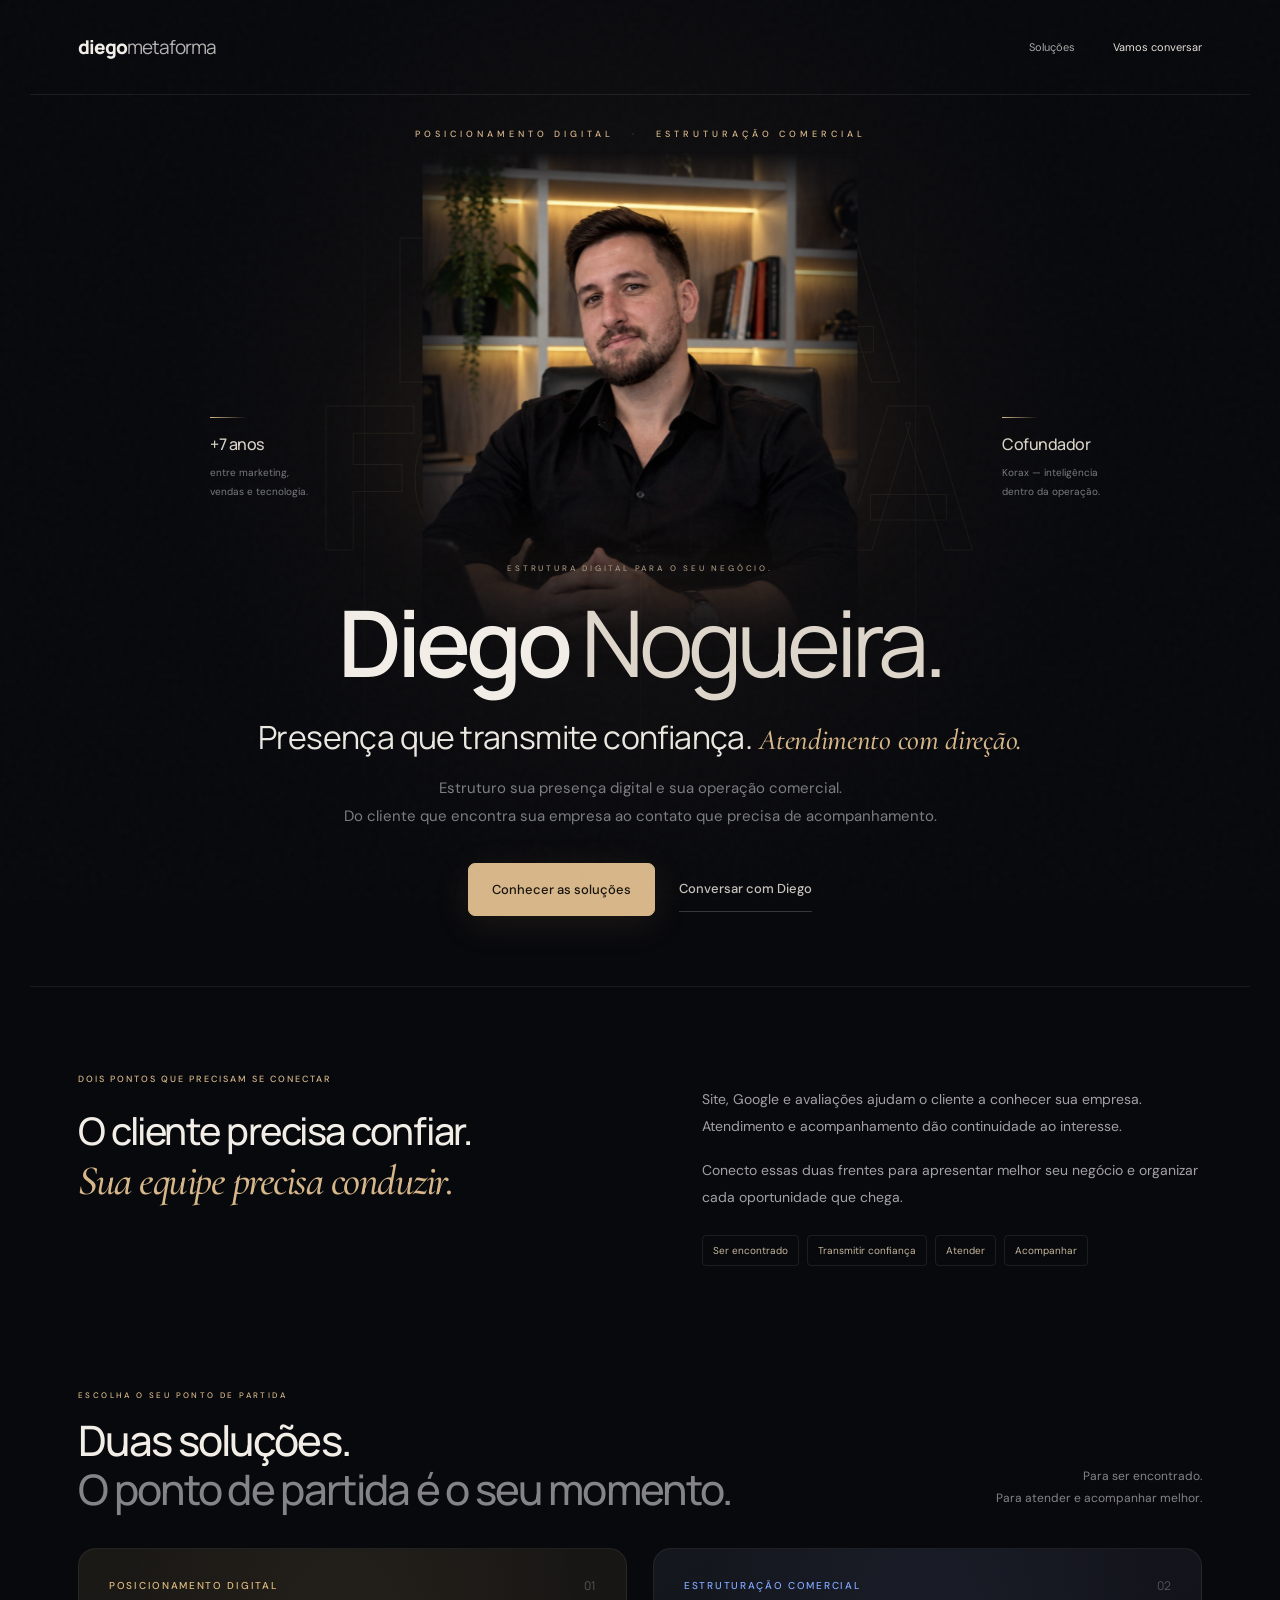
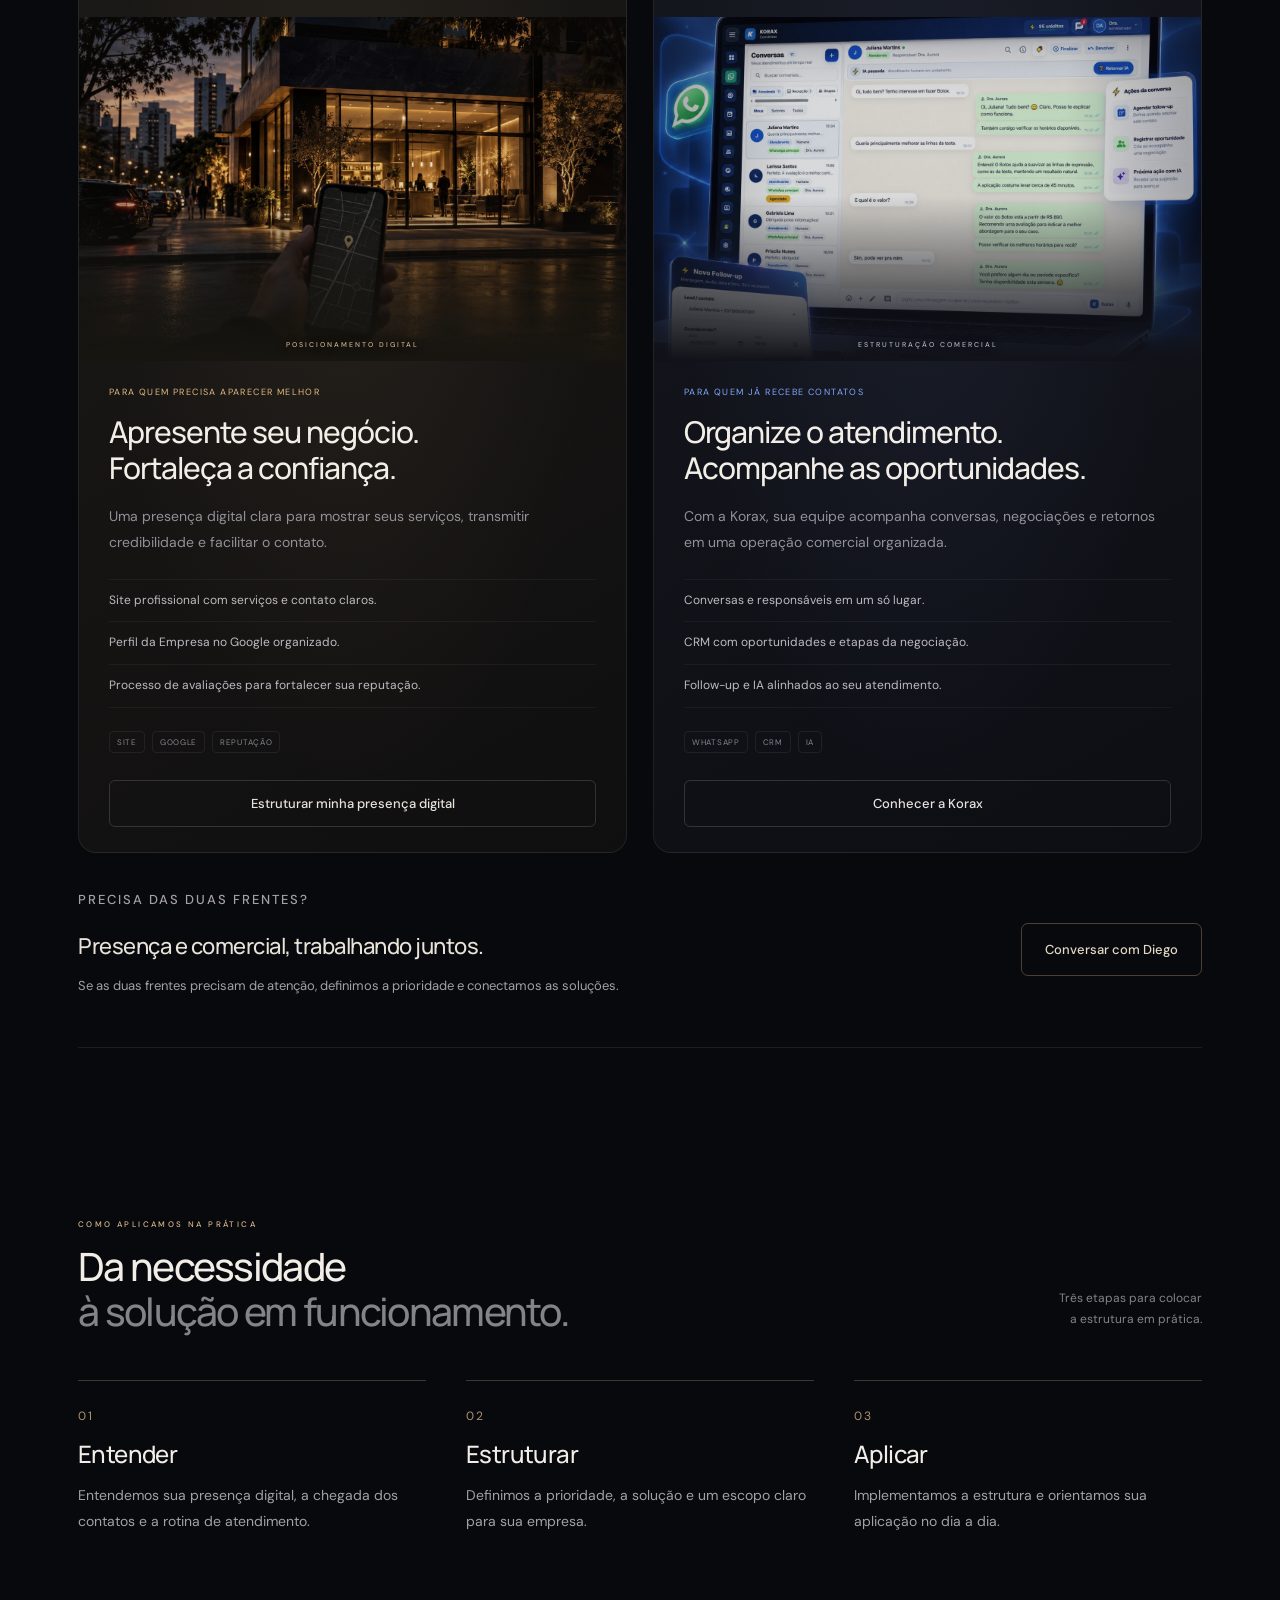
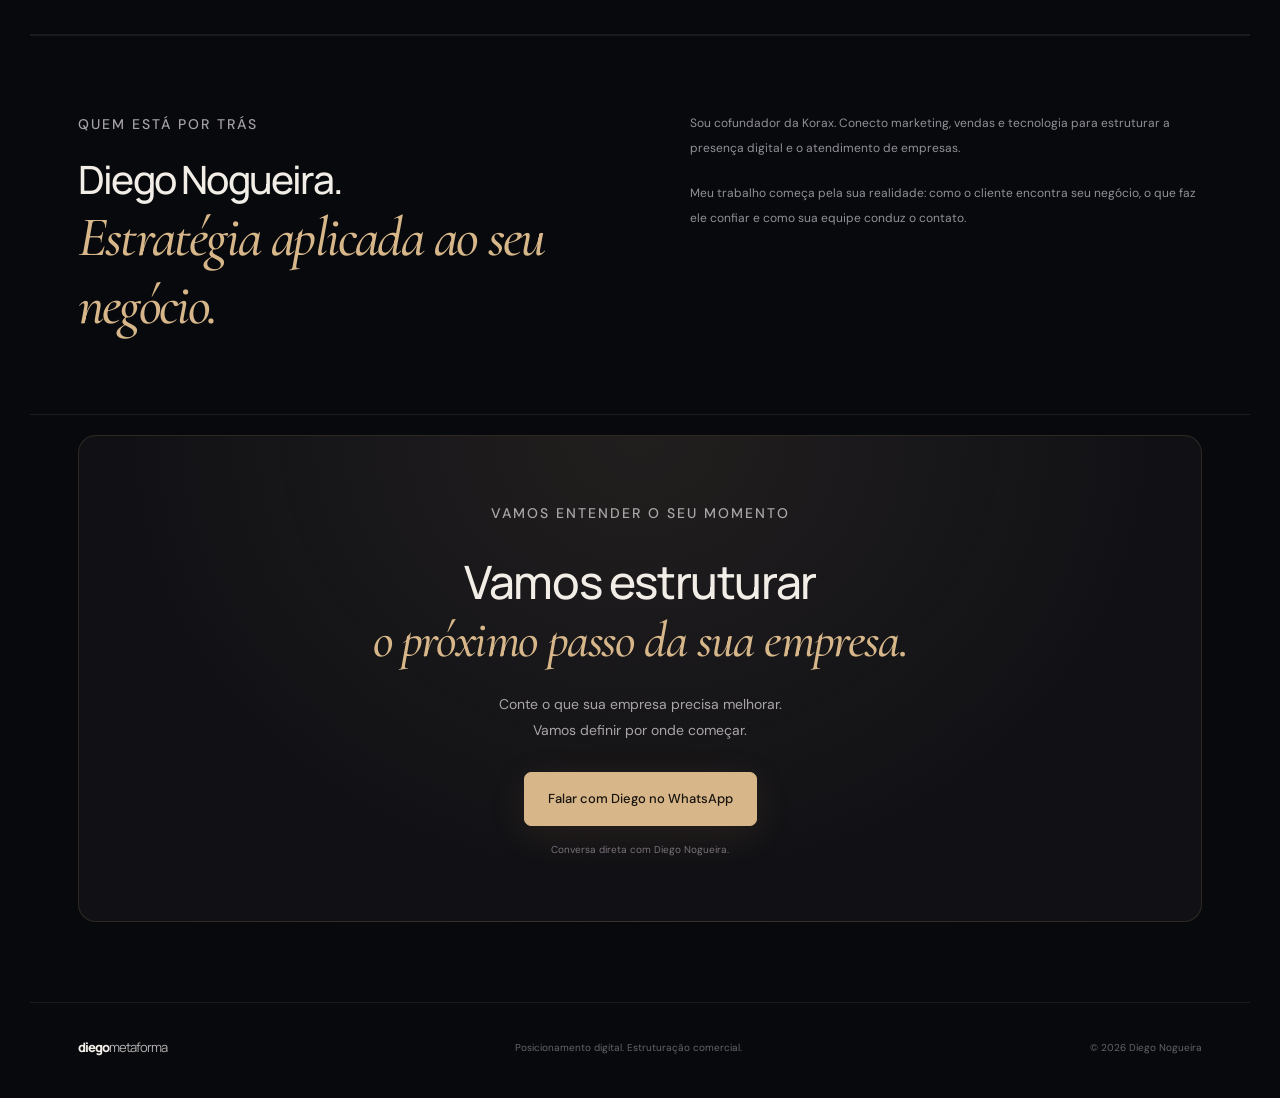
==== commit 803ae04d: "Streamline landing copy and remove project examples and Instagram link" ====
--- a/index.html
+++ b/index.html
@@ -6,7 +6,7 @@
   <title>Diego Metaforma | Posicionamento digital e estruturação comercial</title>
   <meta name="description" content="Posicionamento digital para sua empresa ser encontrada e transmitir confiança. Estruturação comercial com a Korax para organizar atendimento, equipe e oportunidades.">
   <meta property="og:title" content="Diego Metaforma | Posicionamento digital e estruturação comercial">
-  <meta property="og:description" content="Sua empresa bem apresentada. Seu comercial bem estruturado. Conheça as soluções de Diego Nogueira.">
+  <meta property="og:description" content="Presença que transmite confiança. Atendimento com direção. Conheça as soluções de Diego Nogueira.">
   <meta property="og:type" content="website"><meta property="og:locale" content="pt_BR"><meta property="og:site_name" content="Diego Metaforma">
   <meta property="og:url" content="https://diegoalphanogueira-commits.github.io/diego-metaforma/">
   <link rel="canonical" href="https://diegoalphanogueira-commits.github.io/diego-metaforma/">
@@ -15,7 +15,7 @@
   <link href="https://fonts.googleapis.com/css2?family=DM+Sans:wght@400;500;600;700&family=Manrope:wght@400;500;600;700;800&family=Cormorant+Garamond:ital,wght@1,500&display=swap" rel="stylesheet">
   <meta property="og:image" content="https://diegoalphanogueira-commits.github.io/diego-metaforma/assets/diego-nogueira.jpg">
   <meta property="og:image:alt" content="Diego Nogueira, estrategista e cofundador da Korax">
-  <link rel="stylesheet" href="./style.css?v=4"><script src="./script.js?v=4" defer></script>
+  <link rel="stylesheet" href="./style.css?v=5"><script src="./script.js?v=5" defer></script>
 </head>
 <body>
 <a class="skip" href="#caminhos">Ir para as soluções</a><div class="ambient" aria-hidden="true"></div><div class="grain" aria-hidden="true"></div>
@@ -25,13 +25,13 @@
       <div class="hero-lines" aria-hidden="true"><span></span><span></span><span></span></div>
       <p class="eyebrow hero-eyebrow">POSICIONAMENTO DIGITAL <span>·</span> ESTRUTURAÇÃO COMERCIAL</p>
       <div class="hero-stage"><div class="hero-ghost" aria-hidden="true">META<br>FORMA</div><div class="portrait-shell"><div class="portrait" id="portrait"><img src="./assets/diego-nogueira.jpg" alt="Diego Nogueira, estrategista e cofundador da Korax" width="1122" height="1402" fetchpriority="high"></div></div><div class="hero-note note-left"><span class="note-line"></span><strong>+7 anos</strong><small>entre marketing,<br>vendas e tecnologia.</small></div><div class="hero-note note-right"><span class="note-line"></span><strong>Cofundador</strong><small>Korax — inteligência<br>dentro da operação.</small></div></div>
-      <div class="hero-caption"><p class="eyebrow">ESTRUTURA DIGITAL PARA O SEU NEGÓCIO.</p><h1 id="hero-title">Diego <span>Nogueira.</span></h1><p class="hero-statement">Sua empresa bem apresentada.<em>Seu comercial bem estruturado.</em></p><p class="hero-copy">Ajudo sua empresa a ser encontrada e transmitir confiança.<br>E organizo o atendimento para acompanhar cada oportunidade.</p><div class="hero-actions"><a class="button-gold" href="#caminhos">Encontrar a solução para minha empresa</a><a class="button-text" href="#contato">Conversar com Diego</a></div></div>
+      <div class="hero-caption"><p class="eyebrow">ESTRUTURA DIGITAL PARA O SEU NEGÓCIO.</p><h1 id="hero-title">Diego <span>Nogueira.</span></h1><p class="hero-statement">Presença que transmite confiança.<em>Atendimento com direção.</em></p><p class="hero-copy">Estruturo sua presença digital e sua operação comercial.<br>Do cliente que encontra sua empresa ao contato que precisa de acompanhamento.</p><div class="hero-actions"><a class="button-gold" href="#caminhos">Conhecer as soluções</a><a class="button-text" href="#contato">Conversar com Diego</a></div></div>
     </section>
-<section class="why wrap reveal" aria-labelledby="why-title"><div><p class="eyebrow">DOIS PONTOS QUE PRECISAM SE CONECTAR</p><h2 id="why-title">Ser encontrado abre a porta.<br><em>Um bom processo dá continuidade.</em></h2></div><div class="why-copy"><p>Antes de chamar, o cliente procura motivos para confiar. Depois de chamar, ele espera clareza, atenção e acompanhamento.</p><p>Por isso, presença digital e comercial caminham juntos: uma prepara o contato; o outro organiza o que fazer com essa oportunidade.</p><div class="journey" aria-label="Etapas da jornada do cliente"><span>Ser encontrado</span><span>Transmitir confiança</span><span>Atender</span><span>Acompanhar</span></div></div></section>
-<section class="paths wrap" id="caminhos" aria-labelledby="paths-title"><div class="section-top reveal"><div><p class="eyebrow">ESCOLHA O SEU PONTO DE PARTIDA</p><h2 id="paths-title">O que sua empresa<br><span>precisa organizar agora?</span></h2></div><p>Duas soluções para momentos diferentes.<br>Uma estrutura que pode trabalhar em conjunto.</p></div><div class="paths-grid"><article class="path path-local reveal"><div class="card-glow" aria-hidden="true"></div><div class="path-top"><span class="path-category">POSICIONAMENTO DIGITAL</span><span class="path-number">01</span></div><div class="card-media"><img src="./assets/presenca-local.jpg" alt="Cena ilustrativa de um negócio local com presença digital" width="1536" height="1024" loading="lazy" decoding="async"><span class="media-caption" aria-hidden="true">POSICIONAMENTO DIGITAL</span></div><div class="path-body"><p class="solution-kicker">PARA QUEM PRECISA APARECER MELHOR</p><h3>Seja encontrado.<br>Dê motivos para ser escolhido.</h3><p>Quando alguém procura pelo que você oferece, sua presença precisa explicar seu trabalho, transmitir confiança e facilitar o contato.</p><ul class="solution-list"><li>Site profissional com serviços e contato bem apresentados.</li><li>Perfil da Empresa no Google com informações organizadas.</li><li>Um processo para solicitar avaliações e fortalecer sua reputação.</li></ul><div class="tags"><span>SITE</span><span>GOOGLE</span><span>REPUTAÇÃO</span></div></div><a class="path-bottom" href="https://diegoalphanogueira-commits.github.io/posicionamento-local/" target="_blank" rel="noopener noreferrer"><span>Estruturar minha presença digital</span></a></article><article class="path path-korax reveal"><div class="card-glow" aria-hidden="true"></div><div class="path-top"><span class="path-category">ESTRUTURAÇÃO COMERCIAL</span><span class="path-number">02</span></div><div class="card-media"><img src="./assets/korax-operacao.jpg" alt="Tela de conversas da Korax, com atendimento e ações de follow-up" width="1536" height="1024" loading="lazy" decoding="async"><span class="media-caption" aria-hidden="true">ESTRUTURAÇÃO COMERCIAL</span></div><div class="path-body"><p class="solution-kicker">PARA QUEM JÁ RECEBE CONTATOS</p><h3>O cliente chamou.<br>Sua equipe sabe o próximo passo?</h3><p>Com a Korax, organizamos o que acontece depois do primeiro contato: quem atende, em que etapa está a negociação e quando é hora de retornar.</p><ul class="solution-list"><li>Atendimento e responsabilidades da equipe em um só lugar.</li><li>CRM para acompanhar oportunidades e etapas da negociação.</li><li>Follow-up e IA para apoiar o processo comercial da empresa.</li></ul><div class="tags"><span>WHATSAPP</span><span>CRM</span><span>IA</span></div></div><a class="path-bottom" href="https://usekorax.com/" target="_blank" rel="noopener noreferrer"><span>Conhecer a Korax</span></a></article></div><div class="both reveal"><div><p class="eyebrow">PRECISA DAS DUAS FRENTES?</p><h3>Conecte sua presença à sua operação.</h3><p>Entendemos como o cliente chega e estruturamos o caminho até o acompanhamento comercial.</p></div><a class="button-outline" href="https://wa.me/5511958689822?text=Oi%2C%20Diego!%20Quero%20entender%20como%20estruturar%20a%20presen%C3%A7a%20digital%20e%20o%20comercial%20da%20minha%20empresa." target="_blank" rel="noopener noreferrer">Conversar sobre minha empresa</a></div></section>
-<section class="process wrap reveal" aria-labelledby="process-title"><div class="section-top"><div><p class="eyebrow">COMO APLICAMOS NA PRÁTICA</p><h2 id="process-title">Primeiro, direção.<br><span>Depois, estrutura em funcionamento.</span></h2></div><p>Um processo claro, do cenário atual<br>à aplicação na rotina.</p></div><div class="process-grid"><article><span class="step-number">01</span><h3>Entender</h3><p>Como sua empresa aparece, de onde vêm os contatos e como sua equipe atende hoje.</p></article><article><span class="step-number">02</span><h3>Estruturar</h3><p>Definimos a prioridade e o escopo: presença digital, operação comercial ou as duas frentes.</p></article><article><span class="step-number">03</span><h3>Aplicar</h3><p>Colocamos a solução em funcionamento e orientamos o uso no dia a dia do negócio.</p></article></div></section>
-<section class="applications wrap reveal" aria-labelledby="applications-title"><p class="eyebrow">TRABALHO APLICADO A NEGÓCIOS REAIS</p><h2 id="applications-title">Cada negócio tem<br><span>um ponto de partida.</span></h2><div class="case-grid"><article><p class="case-sector">SAÚDE E SERVIÇOS LOCAIS</p><h3>Jani · Podologia</h3><p>Projeto de site e presença no Google para apresentar os serviços e facilitar o contato de quem procura atendimento.</p><span class="case-scope">Posicionamento digital</span></article><article><p class="case-sector">SEGUROS</p><h3>Pensou Seguros</h3><p>Trabalho com site, presença no Google e implementação da Korax para conectar apresentação digital e operação de atendimento.</p><span class="case-scope">Presença digital e operação comercial</span></article></div></section>
-<section class="about wrap reveal" aria-labelledby="about-title"><div><p class="eyebrow">QUEM ESTÁ POR TRÁS</p><h2 id="about-title">Diego Nogueira.<br><span>Clareza para o próximo passo.</span></h2></div><div><p>Sou cofundador da Korax e trabalho conectando marketing, vendas e tecnologia.</p><p>Meu objetivo é ajudar empresários a apresentar melhor sua empresa e organizar o que acontece entre o primeiro contato e o acompanhamento de cada oportunidade.</p><p>Entender a necessidade, definir o que faz sentido agora e transformar essa direção em uma estrutura que sua empresa consiga usar.</p></div></section>
-<section class="contact-panel wrap reveal" id="contato" aria-labelledby="contact-title"><div class="contact-inner"><p class="eyebrow">VAMOS ENTENDER O SEU MOMENTO</p><h2 id="contact-title">O próximo passo começa<br><em>com uma conversa.</em></h2><p>Me conte como os clientes chegam e o que você precisa melhorar.<br>Vamos entender qual solução faz sentido para sua empresa.</p><a class="button-gold" href="https://wa.me/5511958689822?text=Oi%2C%20Diego!%20Quero%20entender%20como%20estruturar%20a%20presen%C3%A7a%20digital%20e%20o%20comercial%20da%20minha%20empresa." target="_blank" rel="noopener noreferrer">Falar com Diego no WhatsApp</a><span class="contact-note">Contato direto para conversar sobre o seu negócio.</span></div></section>
-</main><footer class="wrap"><a class="wordmark" href="#inicio">diego<span>metaforma</span></a><p>Posicionamento digital. Estruturação comercial.</p><a class="footer-instagram" href="https://www.instagram.com/diegometaforma/" target="_blank" rel="noopener noreferrer">Instagram · @diegometaforma</a><span>© <span id="year">2026</span> Diego Nogueira</span></footer>
+<section class="why wrap reveal" aria-labelledby="why-title"><div><p class="eyebrow">DOIS PONTOS QUE PRECISAM SE CONECTAR</p><h2 id="why-title">O cliente precisa confiar.<br><em>Sua equipe precisa conduzir.</em></h2></div><div class="why-copy"><p>Site, Google e avaliações ajudam o cliente a conhecer sua empresa. Atendimento e acompanhamento dão continuidade ao interesse.</p><p>Conecto essas duas frentes para apresentar melhor seu negócio e organizar cada oportunidade que chega.</p><div class="journey" aria-label="Etapas da jornada do cliente"><span>Ser encontrado</span><span>Transmitir confiança</span><span>Atender</span><span>Acompanhar</span></div></div></section>
+<section class="paths wrap" id="caminhos" aria-labelledby="paths-title"><div class="section-top reveal"><div><p class="eyebrow">ESCOLHA O SEU PONTO DE PARTIDA</p><h2 id="paths-title">Duas soluções.<br><span>O ponto de partida é o seu momento.</span></h2></div><p>Para ser encontrado.<br>Para atender e acompanhar melhor.</p></div><div class="paths-grid"><article class="path path-local reveal"><div class="card-glow" aria-hidden="true"></div><div class="path-top"><span class="path-category">POSICIONAMENTO DIGITAL</span><span class="path-number">01</span></div><div class="card-media"><img src="./assets/presenca-local.jpg" alt="Cena ilustrativa de um negócio local com presença digital" width="1536" height="1024" loading="lazy" decoding="async"><span class="media-caption" aria-hidden="true">POSICIONAMENTO DIGITAL</span></div><div class="path-body"><p class="solution-kicker">PARA QUEM PRECISA APARECER MELHOR</p><h3>Apresente seu negócio.<br>Fortaleça a confiança.</h3><p>Uma presença digital clara para mostrar seus serviços, transmitir credibilidade e facilitar o contato.</p><ul class="solution-list"><li>Site profissional com serviços e contato claros.</li><li>Perfil da Empresa no Google organizado.</li><li>Processo de avaliações para fortalecer sua reputação.</li></ul><div class="tags"><span>SITE</span><span>GOOGLE</span><span>REPUTAÇÃO</span></div></div><a class="path-bottom" href="https://diegoalphanogueira-commits.github.io/posicionamento-local/" target="_blank" rel="noopener noreferrer"><span>Estruturar minha presença digital</span></a></article><article class="path path-korax reveal"><div class="card-glow" aria-hidden="true"></div><div class="path-top"><span class="path-category">ESTRUTURAÇÃO COMERCIAL</span><span class="path-number">02</span></div><div class="card-media"><img src="./assets/korax-operacao.jpg" alt="Tela de conversas da Korax, com atendimento e ações de follow-up" width="1536" height="1024" loading="lazy" decoding="async"><span class="media-caption" aria-hidden="true">ESTRUTURAÇÃO COMERCIAL</span></div><div class="path-body"><p class="solution-kicker">PARA QUEM JÁ RECEBE CONTATOS</p><h3>Organize o atendimento.<br>Acompanhe as oportunidades.</h3><p>Com a Korax, sua equipe acompanha conversas, negociações e retornos em uma operação comercial organizada.</p><ul class="solution-list"><li>Conversas e responsáveis em um só lugar.</li><li>CRM com oportunidades e etapas da negociação.</li><li>Follow-up e IA alinhados ao seu atendimento.</li></ul><div class="tags"><span>WHATSAPP</span><span>CRM</span><span>IA</span></div></div><a class="path-bottom" href="https://usekorax.com/" target="_blank" rel="noopener noreferrer"><span>Conhecer a Korax</span></a></article></div><div class="both reveal"><div><p class="eyebrow">PRECISA DAS DUAS FRENTES?</p><h3>Presença e comercial, trabalhando juntos.</h3><p>Se as duas frentes precisam de atenção, definimos a prioridade e conectamos as soluções.</p></div><a class="button-outline" href="https://wa.me/5511958689822?text=Oi%2C%20Diego!%20Quero%20entender%20como%20estruturar%20a%20presen%C3%A7a%20digital%20e%20o%20comercial%20da%20minha%20empresa." target="_blank" rel="noopener noreferrer">Conversar com Diego</a></div></section>
+<section class="process wrap reveal" aria-labelledby="process-title"><div class="section-top"><div><p class="eyebrow">COMO APLICAMOS NA PRÁTICA</p><h2 id="process-title">Da necessidade<br><span>à solução em funcionamento.</span></h2></div><p>Três etapas para colocar<br>a estrutura em prática.</p></div><div class="process-grid"><article><span class="step-number">01</span><h3>Entender</h3><p>Entendemos sua presença digital, a chegada dos contatos e a rotina de atendimento.</p></article><article><span class="step-number">02</span><h3>Estruturar</h3><p>Definimos a prioridade, a solução e um escopo claro para sua empresa.</p></article><article><span class="step-number">03</span><h3>Aplicar</h3><p>Implementamos a estrutura e orientamos sua aplicação no dia a dia.</p></article></div></section>
+
+<section class="about wrap reveal" aria-labelledby="about-title"><div><p class="eyebrow">QUEM ESTÁ POR TRÁS</p><h2 id="about-title">Diego Nogueira.<br><span>Estratégia aplicada ao seu negócio.</span></h2></div><div><p>Sou cofundador da Korax. Conecto marketing, vendas e tecnologia para estruturar a presença digital e o atendimento de empresas.</p><p>Meu trabalho começa pela sua realidade: como o cliente encontra seu negócio, o que faz ele confiar e como sua equipe conduz o contato.</p></div></section>
+<section class="contact-panel wrap reveal" id="contato" aria-labelledby="contact-title"><div class="contact-inner"><p class="eyebrow">VAMOS ENTENDER O SEU MOMENTO</p><h2 id="contact-title">Vamos estruturar<br><em>o próximo passo da sua empresa.</em></h2><p>Conte o que sua empresa precisa melhorar.<br>Vamos definir por onde começar.</p><a class="button-gold" href="https://wa.me/5511958689822?text=Oi%2C%20Diego!%20Quero%20entender%20como%20estruturar%20a%20presen%C3%A7a%20digital%20e%20o%20comercial%20da%20minha%20empresa." target="_blank" rel="noopener noreferrer">Falar com Diego no WhatsApp</a><span class="contact-note">Conversa direta com Diego Nogueira.</span></div></section>
+</main><footer class="wrap"><a class="wordmark" href="#inicio">diego<span>metaforma</span></a><p>Posicionamento digital. Estruturação comercial.</p><span>© <span id="year">2026</span> Diego Nogueira</span></footer>
 </body></html>
